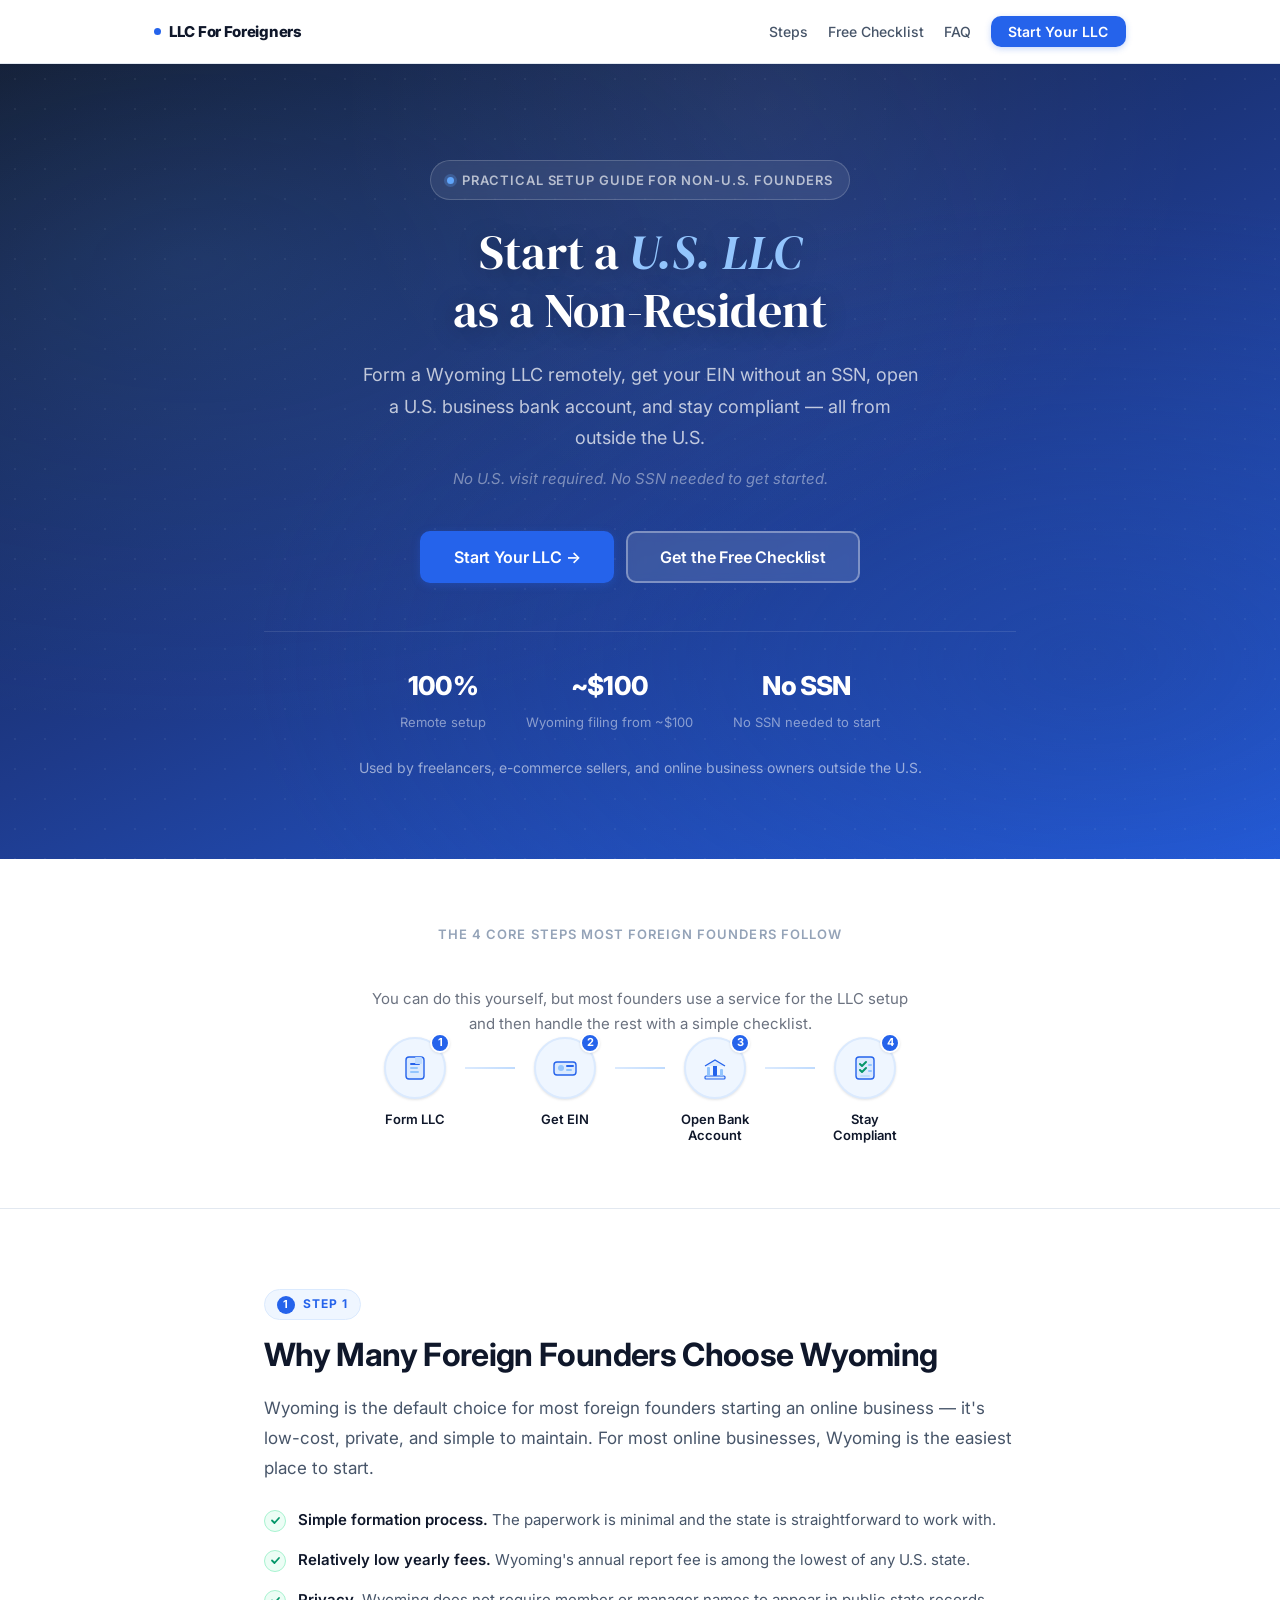
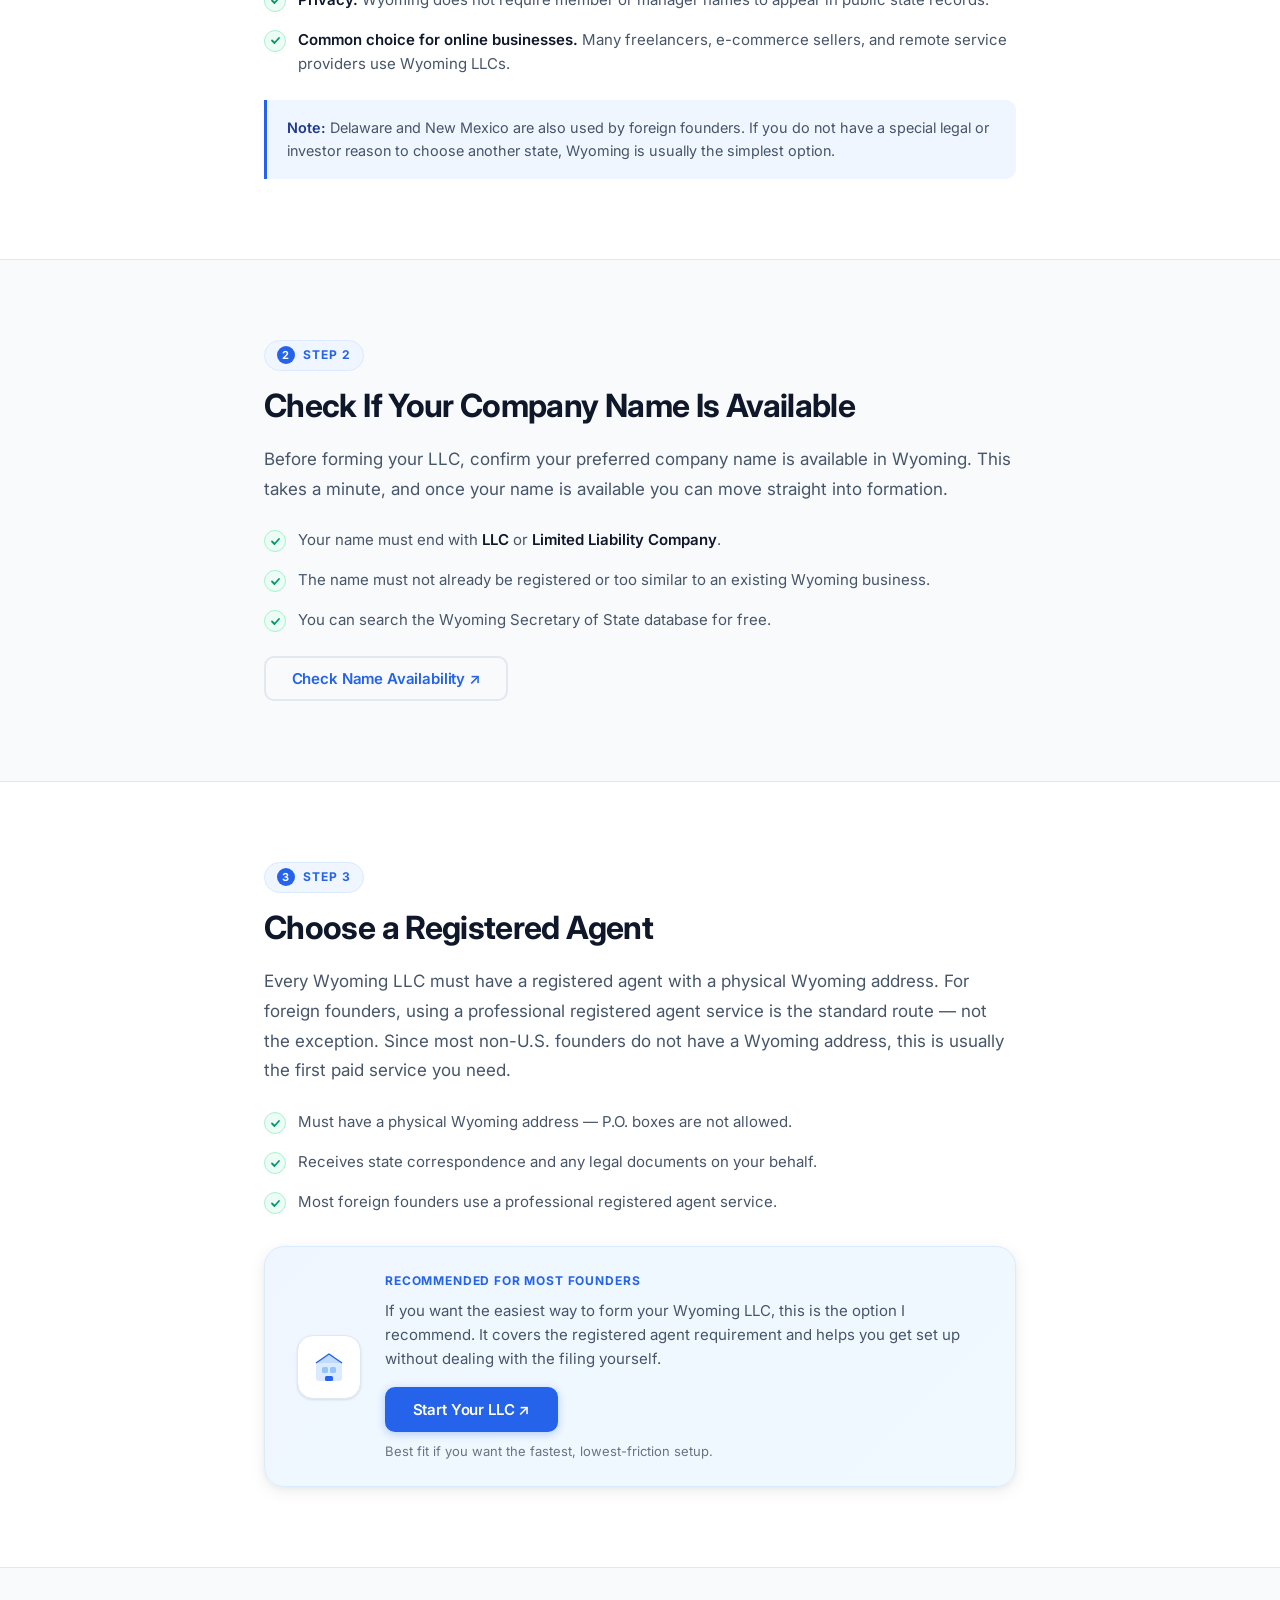
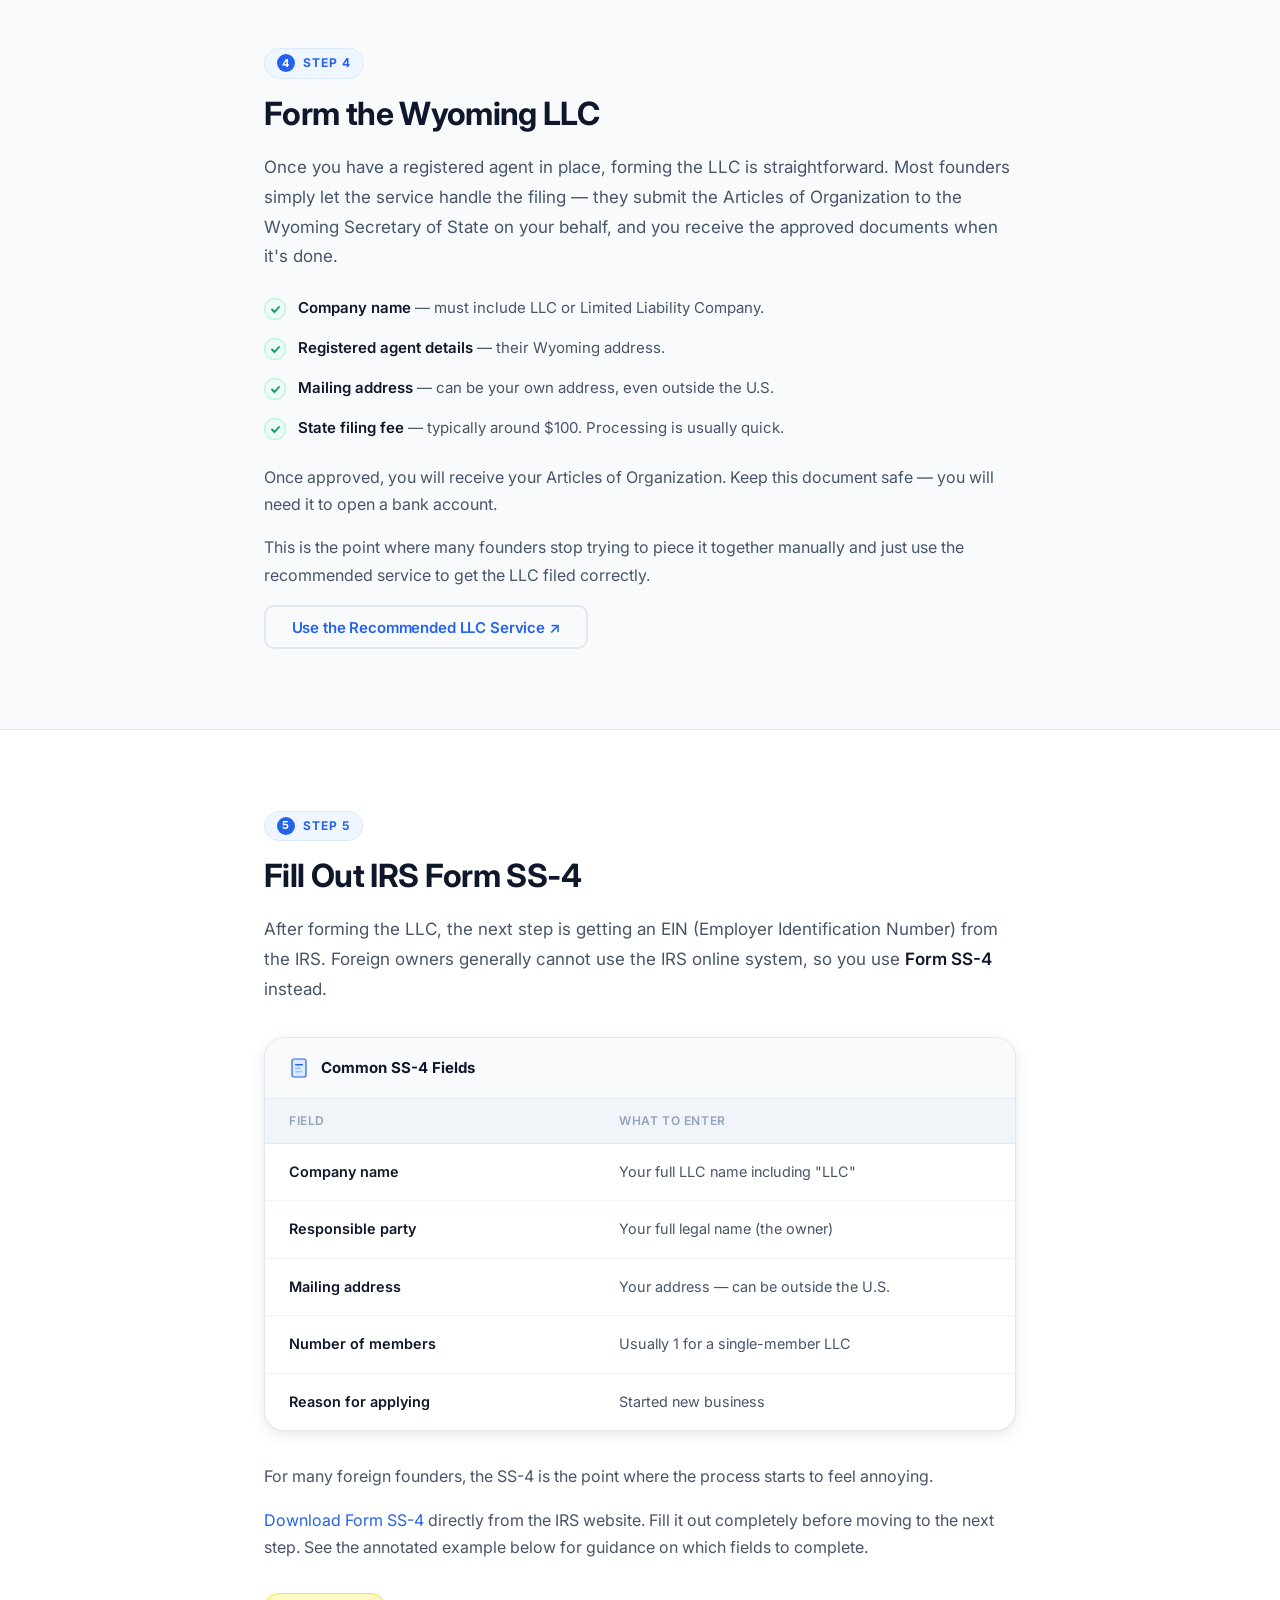
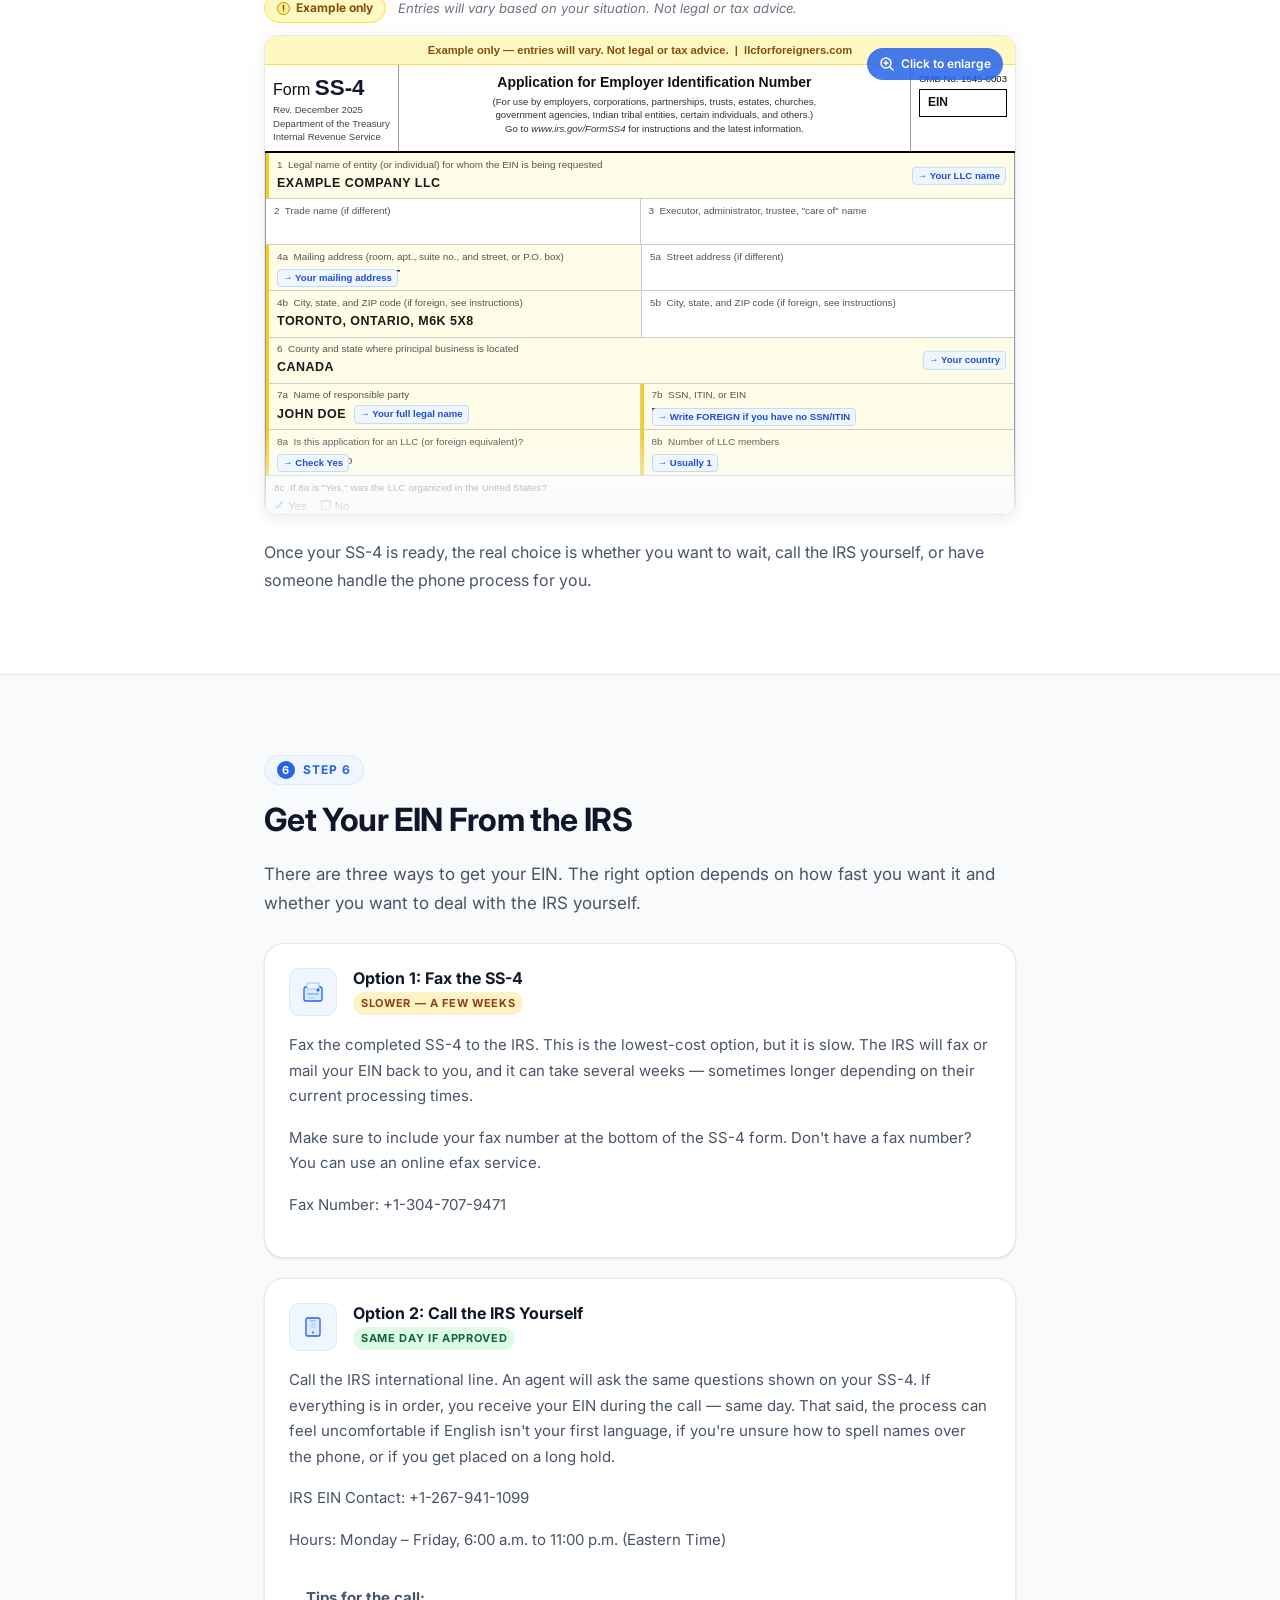
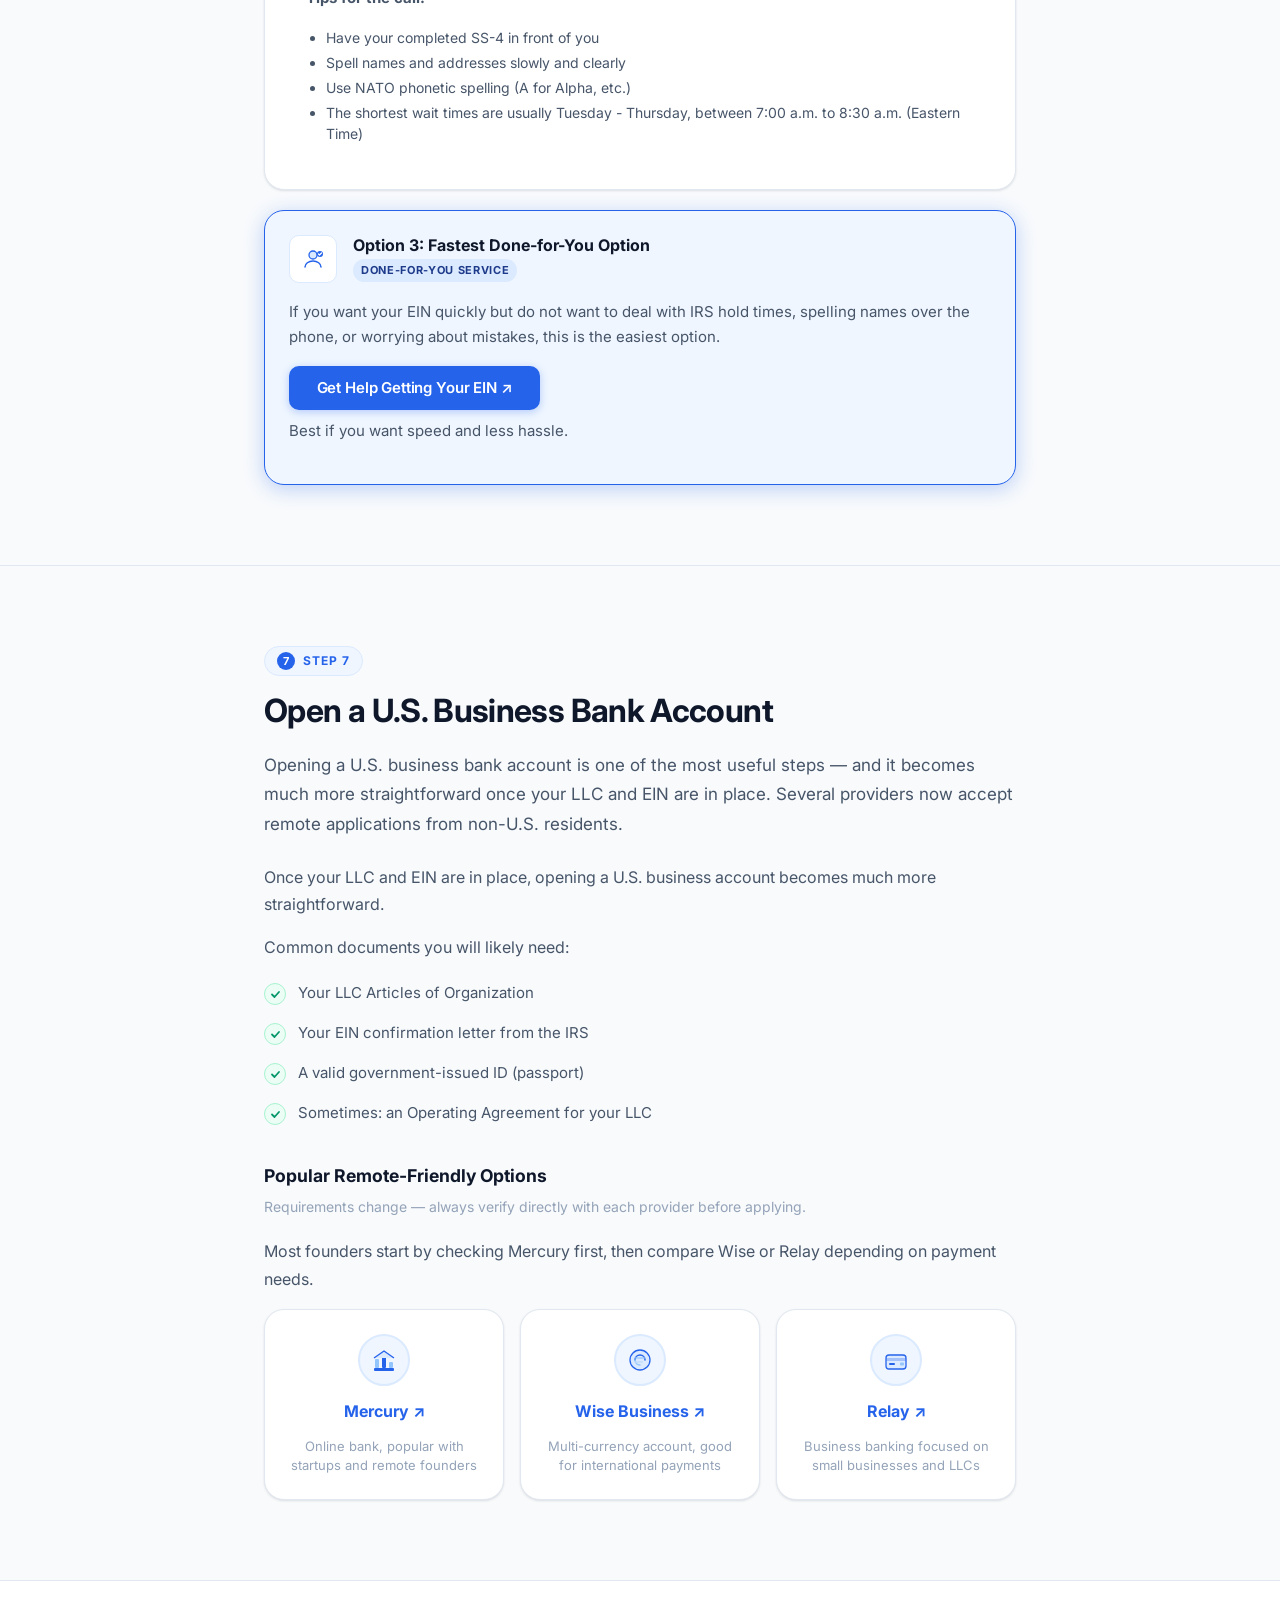
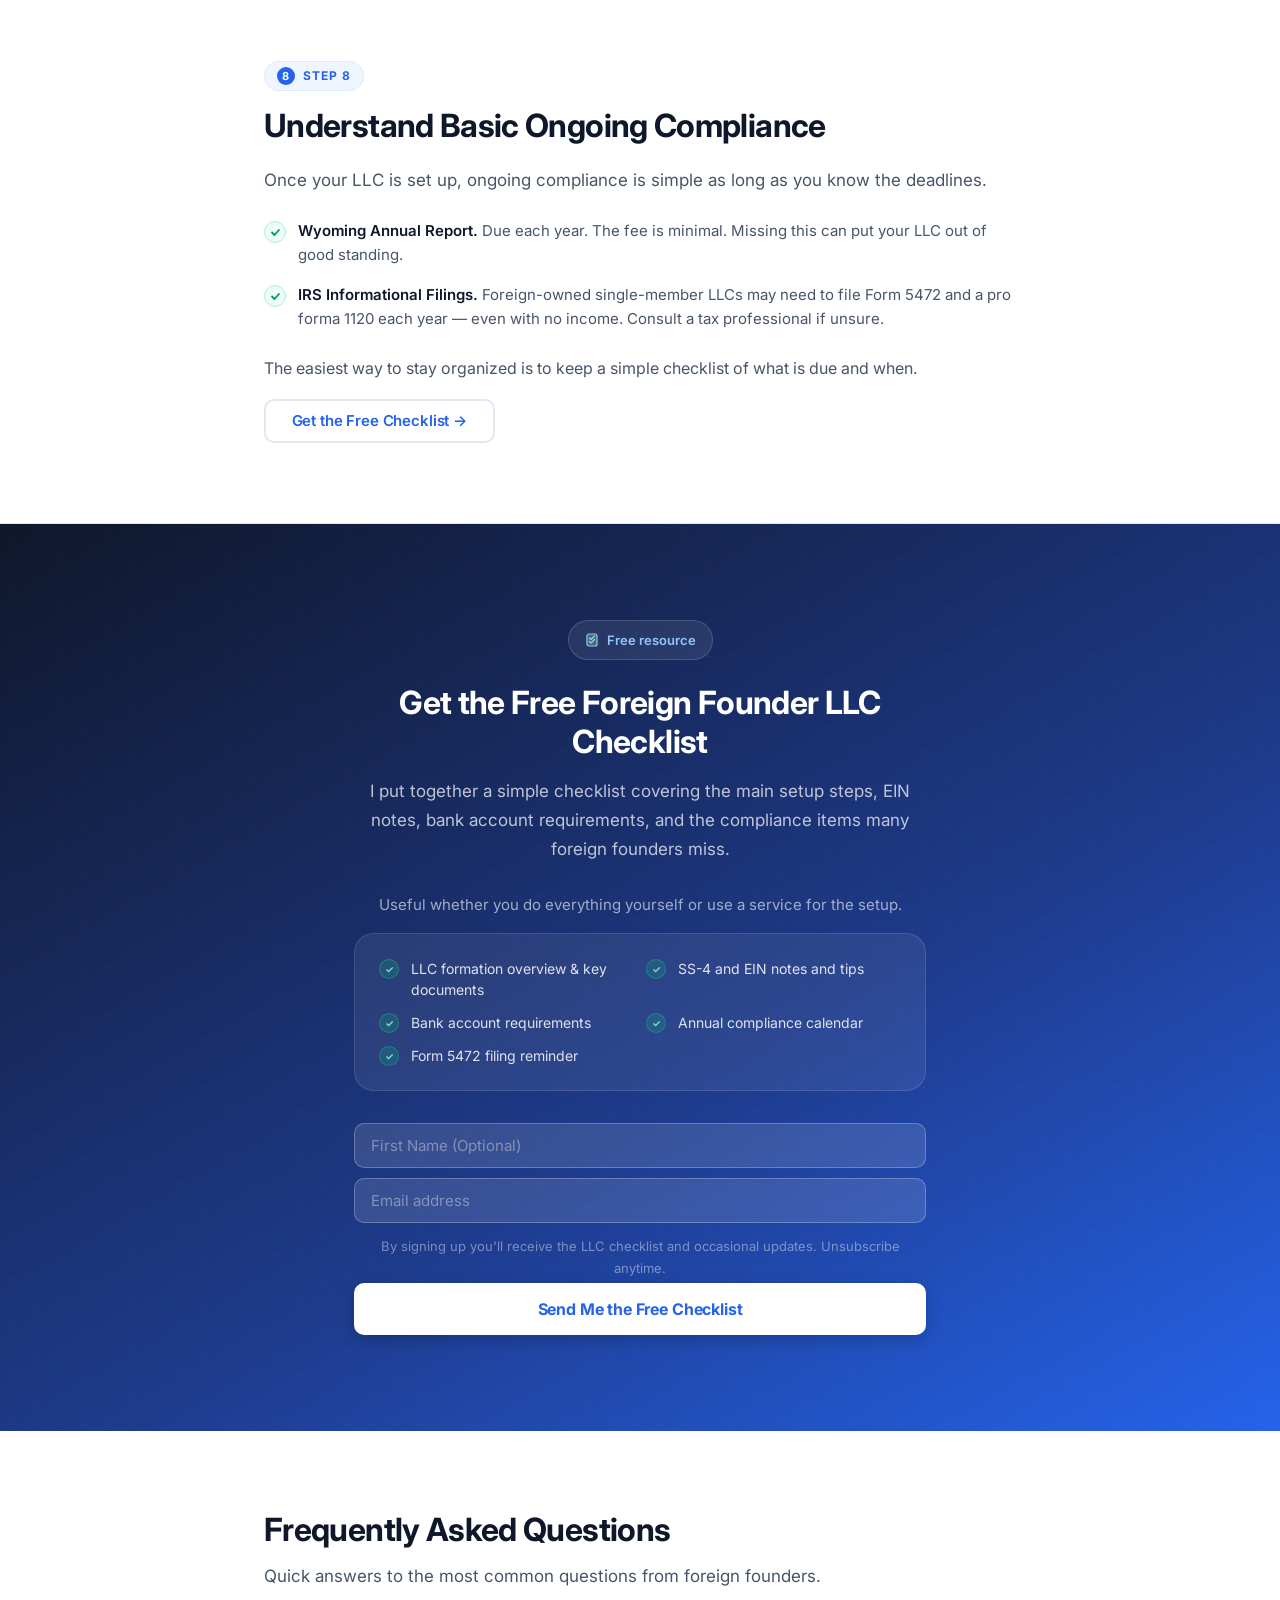
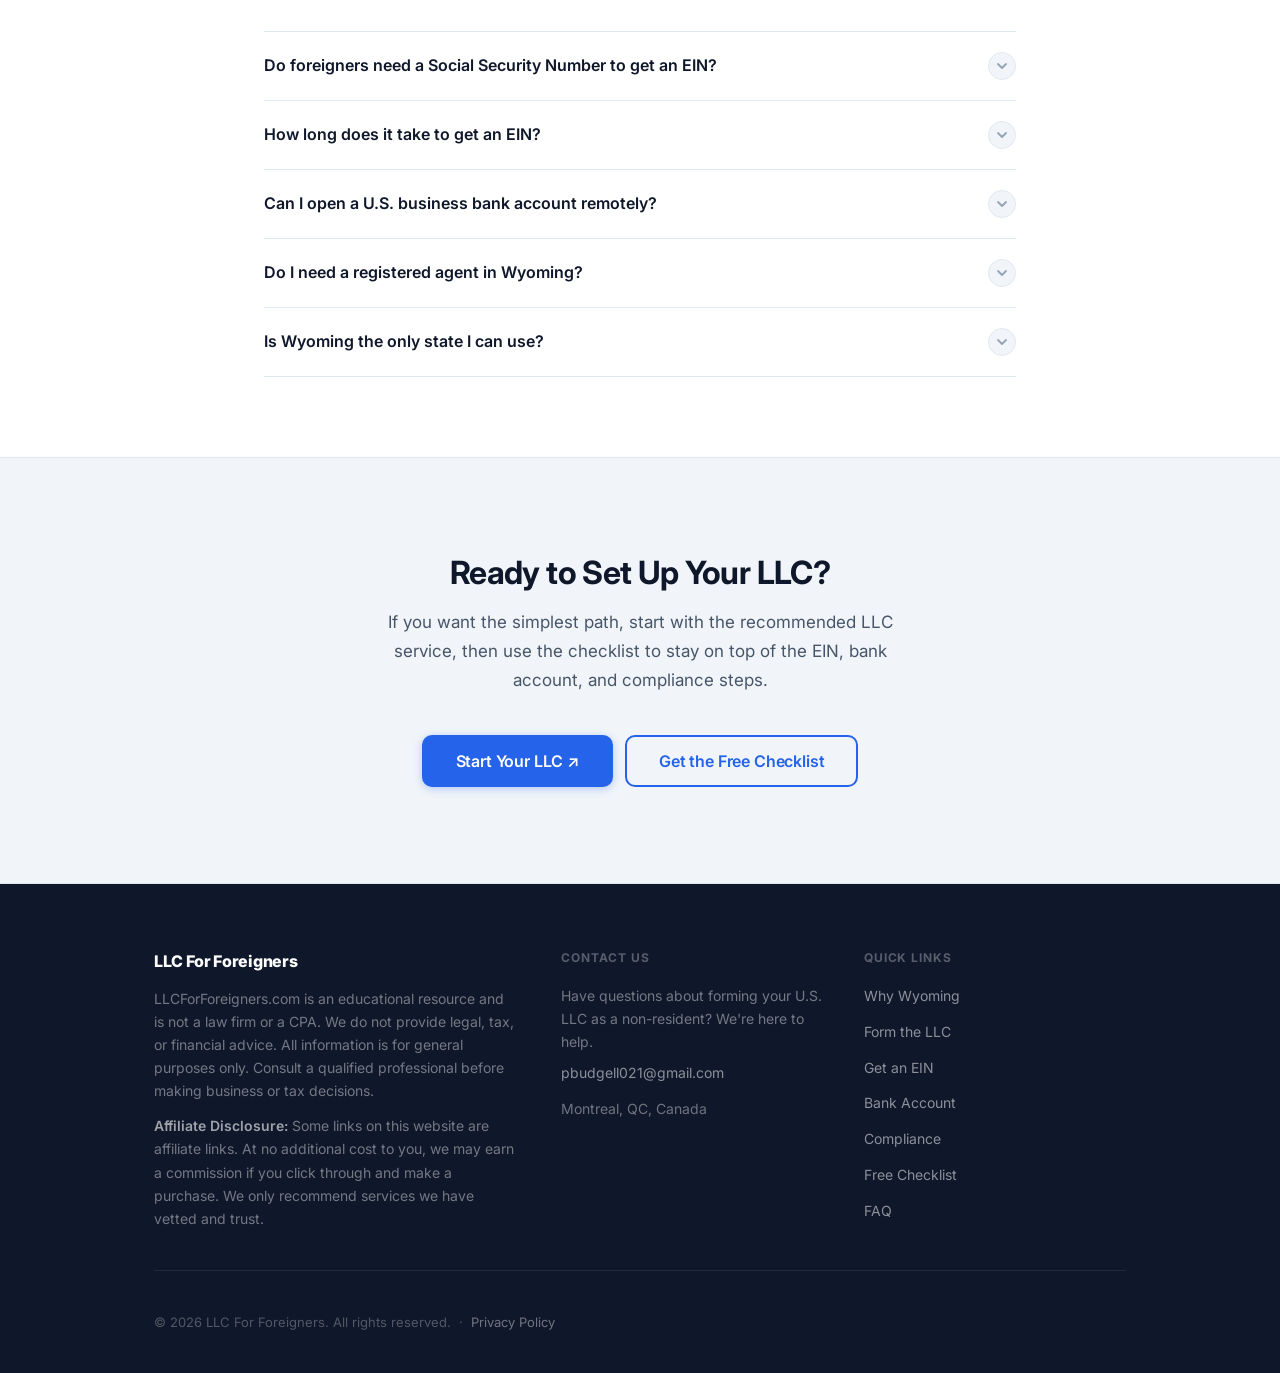
==== index.html @ f837e439 "Update index.html" ====
<!DOCTYPE html>
<html lang="en">
<head>
  <meta charset="UTF-8" />
  <meta name="viewport" content="width=device-width, initial-scale=1.0" />
  <meta name="author" content="pbudgell021@gmail.com" />
  <meta name="contact" content="pbudgell021@gmail.com" />
  <meta name="description" content="Learn how to start a U.S. LLC as a non-resident, get an EIN, open a business bank account, and choose the best services to simplify setup." />
  <title>LLC For Foreigners — Start a U.S. LLC as a Non-Resident</title>
  <!-- Inter + DM Serif Display from Google Fonts -->
  <link rel="preconnect" href="https://fonts.googleapis.com">
  <link rel="preconnect" href="https://fonts.gstatic.com" crossorigin>
  <link href="https://fonts.googleapis.com/css2?family=DM+Serif+Display:ital@0;1&family=Inter:wght@400;500;600;700;800&display=swap" rel="stylesheet">
  <link rel="stylesheet" href="styles.css" />
  <link href="https://fonts.googleapis.com/css2?family=Caveat:wght@500;600&display=swap" rel="stylesheet">
  <style>
    /* ===== SS-4 EXAMPLE ===== */
    .ss4-example-wrap { margin-top: 2rem; }
    .ss4-example-header { display:flex; align-items:center; gap:0.75rem; margin-bottom:0.75rem; flex-wrap:wrap; }
    .ss4-example-badge { display:inline-flex; align-items:center; gap:0.35rem; background:#FEF9C3; border:1px solid #FDE047; border-radius:999px; padding:0.25rem 0.75rem; font-size:0.75rem; font-weight:700; color:#854D0E; }
    .ss4-example-disclaimer { font-size:0.8125rem; color:#6B7280; font-style:italic; }

    .ss4-example-img-wrap { position:relative; cursor:zoom-in; border:1px solid #E2E8F0; border-radius:12px; overflow:hidden; box-shadow:0 4px 16px rgba(15,23,42,0.08); max-height:480px; transition:box-shadow 0.2s ease; }
    .ss4-example-img-wrap:hover { box-shadow:0 8px 28px rgba(37,99,235,0.15); }
    .ss4-example-img-wrap::after { content:''; position:absolute; bottom:0; left:0; right:0; height:80px; background:linear-gradient(to bottom,transparent,rgba(248,250,252,0.95)); pointer-events:none; }

    .ss4-enlarge-hint { position:absolute; top:12px; right:12px; z-index:10; background:rgba(37,99,235,0.85); color:#fff; padding:0.35rem 0.75rem; border-radius:999px; font-size:0.75rem; font-weight:600; display:flex; align-items:center; gap:0.4rem; pointer-events:none; }

    .ss4-form-render { font-family:Arial,sans-serif; font-size:0.72rem; background:#fff; position:relative; line-height:1.3; color:#111; }
    .ss4-disclaimer-bar { background:#FEF9C3; border-bottom:1px solid #FDE047; padding:0.4rem 1rem; font-size:0.7rem; font-weight:600; color:#854D0E; text-align:center; }

    .ss4-form-header { display:flex; border-bottom:2px solid #000; }
    .ss4-form-header-left { padding:0.5rem; border-right:1px solid #999; min-width:90px; }
    .ss4-form-num { font-size:1rem; }
    .ss4-form-num strong { font-size:1.4rem; }
    .ss4-form-rev,.ss4-form-dept { font-size:0.6rem; color:#444; margin-top:2px; }
    .ss4-form-header-center { flex:1; padding:0.5rem; text-align:center; border-right:1px solid #999; }
    .ss4-form-title { font-weight:700; font-size:0.875rem; margin-bottom:4px; }
    .ss4-form-subtitle { font-size:0.6rem; color:#333; line-height:1.4; }
    .ss4-form-header-right { padding:0.5rem; min-width:80px; }
    .ss4-omb { font-size:0.6rem; margin-bottom:4px; }
    .ss4-ein-box { border:1px solid #000; padding:0.3rem 0.5rem; font-weight:700; font-size:0.75rem; min-height:28px; }

    .ss4-fields { border:1px solid #999; border-top:none; }
    .ss4-field { border-bottom:1px solid #ccc; padding:0.35rem 0.5rem; position:relative; background:#fff; }
    .ss4-field--highlight { background:#FFFDE7; border-left:3px solid #FACC15; }
    .ss4-field--full { display:block; }
    .ss4-field-row { display:flex; }
    .ss4-field-row .ss4-field { border-right:1px solid #ccc; flex:1; }
    .ss4-field-row .ss4-field:last-child { border-right:none; }
    .ss4-field--half { flex:1; }
    .ss4-field--two-thirds { flex:2; }
    .ss4-field--third { flex:1; }

    .ss4-field-label { font-size:0.62rem; color:#555; margin-bottom:3px; }
    .ss4-field-value { min-height:18px; font-size:0.72rem; }
    .ss4-handprint { font-weight:700; color:#1a1a1a; letter-spacing:0.04em; font-size:0.78rem; }
    .ss4-handwriting { font-family:'Caveat',cursive; font-size:1.05rem; font-weight:600; color:#1a1a1a; }
    .ss4-checkbox { font-size:0.8rem; }
    .ss4-checkbox--checked { color:#1D4ED8; font-weight:700; }

    .ss4-arrow-label { position:absolute; font-size:0.6rem; font-weight:700; color:#1D4ED8; background:#EFF6FF; border:1px solid #BFDBFE; border-radius:4px; padding:2px 5px; white-space:nowrap; z-index:5; }
    .ss4-arrow-label::before { content:'→ '; }
    .ss4-arrow-label--right { right:0.5rem; top:50%; transform:translateY(-50%); }
    .ss4-arrow-label--below { bottom:3px; left:0.5rem; }

    .ss4-field--signature { padding-bottom:1rem; }
    .ss4-sig-row { display:flex; gap:1.5rem; flex-wrap:wrap; margin-top:4px; }
    .ss4-sig-block { flex:1; min-width:120px; }

    .ss4-watermark { position:absolute; bottom:8px; right:10px; font-size:0.65rem; font-weight:700; color:rgba(37,99,235,0.3); letter-spacing:0.05em; pointer-events:none; z-index:10; }
    .ss4-example-caption { font-size:0.8125rem; color:#6B7280; margin-top:0.75rem; text-align:center; }

    /* ===== LIGHTBOX ===== */
    .ss4-lightbox { position:fixed; inset:0; z-index:1000; display:flex; align-items:center; justify-content:center; }
    .ss4-lightbox[hidden] { display:none; }
    .ss4-lightbox-backdrop { position:absolute; inset:0; background:rgba(15,23,42,0.78); backdrop-filter:blur(4px); cursor:zoom-out; }
    .ss4-lightbox-inner { position:relative; z-index:1; width:92vw; max-width:860px; max-height:90vh; overflow-y:auto; border-radius:12px; box-shadow:0 24px 64px rgba(0,0,0,0.4); background:#fff; }
    .ss4-lightbox-close { position:sticky; top:8px; float:right; z-index:10; background:#1F2937; color:#fff; border:none; width:32px; height:32px; border-radius:50%; font-size:0.875rem; cursor:pointer; margin:0.5rem; display:flex; align-items:center; justify-content:center; }
    .ss4-lightbox-close:hover { background:#2563EB; }
    .ss4-lightbox-content { padding:0 1rem 1.5rem; }
    .ss4-lightbox-content .ss4-example-img-wrap { max-height:none; overflow-y:visible; cursor:default; }
    .ss4-lightbox-content .ss4-example-img-wrap::after { display:none; }
    .ss4-lightbox-content .ss4-enlarge-hint { display:none; }

    /* ===== NEW CONVERSION ELEMENTS ===== */
    .hero-trust-line { font-size: 0.875rem; color: rgba(255,255,255,0.55); margin-top: 1.25rem; text-align: center; }
    .roadmap-sub { font-size: 0.9375rem; color: #6B7280; text-align: center; margin-top: 0.5rem; margin-bottom: 0; max-width: 560px; margin-left: auto; margin-right: auto; }
    .affiliate-sub-note { font-size: 0.8125rem; color: #6B7280; margin-top: 0.5rem; margin-bottom: 0; }
    .checklist-reassurance { font-size: 0.9375rem; color: rgba(255,255,255,0.6); margin-top: -0.25rem; margin-bottom: 1rem; }
  </style>
</head>
<body>

<!-- ============================================================
     NAVIGATION
============================================================ -->
<nav class="site-nav" id="site-nav" aria-label="Main navigation">
  <div class="nav-inner">
    <a href="#hero" class="nav-brand">
      <span class="nav-dot"></span>
      LLC For Foreigners
    </a>
    <button class="nav-toggle" id="nav-toggle" aria-label="Toggle navigation" aria-expanded="false">
      <svg width="20" height="20" viewBox="0 0 20 20" fill="none" aria-hidden="true">
        <rect y="3"  width="20" height="2" rx="1" fill="currentColor"/>
        <rect y="9"  width="20" height="2" rx="1" fill="currentColor"/>
        <rect y="15" width="20" height="2" rx="1" fill="currentColor"/>
      </svg>
    </button>
    <ul class="nav-links" id="nav-links">
      <li><a href="#steps">Steps</a></li>
      <li><a href="#checklist">Free Checklist</a></li>
      <li><a href="#faq">FAQ</a></li>
      <li><a href="#registered-agent" class="nav-cta">Start Your LLC</a></li>
    </ul>
  </div>
</nav>

<main>

<!-- ============================================================
     HERO
============================================================ -->
<section class="hero" id="hero" aria-labelledby="hero-heading">
  <div class="hero-inner">

    <div class="hero-eyebrow">
      <span class="eyebrow-pulse" aria-hidden="true"></span>
      Practical setup guide for non-U.S. founders
    </div>

    <h1 id="hero-heading">
      Start a <em>U.S. LLC</em><br>as a Non-Resident
    </h1>

    <p class="hero-sub">
      Form a Wyoming LLC remotely, get your EIN without an SSN,
      open a U.S. business bank account, and stay compliant — all from outside the U.S.
    </p>
    <p class="hero-tagline">No U.S. visit required. No SSN needed to get started.</p>

    <div class="hero-actions">
      <a href="#registered-agent" class="btn btn-primary btn-lg">Start Your LLC →</a>
      <a href="#checklist" class="btn btn-ghost btn-lg">Get the Free Checklist</a>
    </div>

    <!-- Trust stats -->
    <div class="hero-stats">
      <div class="hero-stat">
        <span class="hero-stat-num">100%</span>
        <span class="hero-stat-label">Remote setup</span>
      </div>
      <div class="hero-stat">
        <span class="hero-stat-num">~$100</span>
        <span class="hero-stat-label">Wyoming filing from ~$100</span>
      </div>
      <div class="hero-stat">
        <span class="hero-stat-num">No SSN</span>
        <span class="hero-stat-label">No SSN needed to start</span>
      </div>
    </div>
    <p class="hero-trust-line">Used by freelancers, e-commerce sellers, and online business owners outside the U.S.</p>

  </div>
</section>

<!-- ============================================================
     ROADMAP
============================================================ -->
<section class="roadmap" id="steps" aria-labelledby="roadmap-heading">
  <div class="container--wide">
    <p class="roadmap-label" id="roadmap-heading">The 4 core steps most foreign founders follow</p>
    <p class="roadmap-sub">You can do this yourself, but most founders use a service for the LLC setup and then handle the rest with a simple checklist.</p>
    <div class="roadmap-track">

      <div class="roadmap-step">
        <div class="roadmap-bubble">
          <span class="roadmap-num" aria-hidden="true">1</span>
          <!-- Document icon -->
          <svg width="26" height="26" viewBox="0 0 26 26" fill="none" aria-hidden="true">
            <rect x="4" y="2" width="18" height="22" rx="3" fill="#DBEAFE" stroke="#2563EB" stroke-width="1.4"/>
            <rect x="8" y="8"  width="10" height="2" rx="1" fill="#2563EB"/>
            <rect x="8" y="12" width="8"  height="2" rx="1" fill="#93C5FD"/>
            <rect x="8" y="16" width="9"  height="2" rx="1" fill="#93C5FD"/>
            <rect x="13" y="2" width="7"  height="7" rx="1" fill="#BFDBFE"/>
          </svg>
        </div>
        <span class="roadmap-step-name">Form LLC</span>
      </div>

      <div class="roadmap-line" aria-hidden="true"></div>

      <div class="roadmap-step">
        <div class="roadmap-bubble">
          <span class="roadmap-num" aria-hidden="true">2</span>
          <!-- ID / EIN card icon -->
          <svg width="26" height="26" viewBox="0 0 26 26" fill="none" aria-hidden="true">
            <rect x="2" y="7" width="22" height="13" rx="3" fill="#DBEAFE" stroke="#2563EB" stroke-width="1.4"/>
            <circle cx="9"  cy="13" r="3"  fill="#93C5FD"/>
            <rect x="14" y="10" width="8" height="2" rx="1" fill="#2563EB"/>
            <rect x="14" y="14" width="6" height="2" rx="1" fill="#93C5FD"/>
          </svg>
        </div>
        <span class="roadmap-step-name">Get EIN</span>
      </div>

      <div class="roadmap-line" aria-hidden="true"></div>

      <div class="roadmap-step">
        <div class="roadmap-bubble">
          <span class="roadmap-num" aria-hidden="true">3</span>
          <!-- Bank icon -->
          <svg width="26" height="26" viewBox="0 0 26 26" fill="none" aria-hidden="true">
            <rect x="3"  y="21" width="20" height="3" rx="1" fill="#DBEAFE" stroke="#2563EB" stroke-width="1.2"/>
            <rect x="5"  y="12" width="3"  height="9" rx="1" fill="#93C5FD"/>
            <rect x="11" y="10" width="4"  height="11" rx="1" fill="#2563EB"/>
            <rect x="18" y="14" width="3"  height="7" rx="1" fill="#93C5FD"/>
            <path d="M3 11L13 5L23 11" fill="#DBEAFE" stroke="#2563EB" stroke-width="1.4" stroke-linejoin="round"/>
          </svg>
        </div>
        <span class="roadmap-step-name">Open Bank Account</span>
      </div>

      <div class="roadmap-line" aria-hidden="true"></div>

      <div class="roadmap-step">
        <div class="roadmap-bubble">
          <span class="roadmap-num" aria-hidden="true">4</span>
          <!-- Checklist icon -->
          <svg width="26" height="26" viewBox="0 0 26 26" fill="none" aria-hidden="true">
            <rect x="4" y="2" width="18" height="22" rx="3" fill="#DBEAFE" stroke="#2563EB" stroke-width="1.4"/>
            <path d="M8 9L10 11L14 7"  stroke="#059669" stroke-width="2" stroke-linecap="round" stroke-linejoin="round"/>
            <rect x="16" y="9"  width="4" height="2" rx="1" fill="#93C5FD"/>
            <path d="M8 15L10 17L14 13" stroke="#059669" stroke-width="2" stroke-linecap="round" stroke-linejoin="round"/>
            <rect x="16" y="15" width="4" height="2" rx="1" fill="#93C5FD"/>
            <rect x="8"  y="20" width="10" height="2" rx="1" fill="#BFDBFE"/>
          </svg>
        </div>
        <span class="roadmap-step-name">Stay Compliant</span>
      </div>

    </div>
  </div>
</section>

<!-- ============================================================
     STEP 1 — WHY WYOMING
============================================================ -->
<section class="guide-section" id="why-wyoming" aria-labelledby="step1-heading">
  <div class="container">
    <div class="step-pill">
      <span class="step-num-badge" aria-hidden="true">1</span>
      Step 1
    </div>
    <h2 id="step1-heading">Why Many Foreign Founders Choose Wyoming</h2>
    <p class="section-lead">
      Wyoming is the default choice for most foreign founders starting an online business — it's low-cost, private, and simple to maintain. For most online businesses, Wyoming is the easiest place to start.
    </p>
    <ul class="feature-list">
      <li>
        <span class="check-badge" aria-hidden="true">
          <svg width="11" height="11" viewBox="0 0 11 11" fill="none"><path d="M2 5.5L4.5 8L9 3" stroke="#059669" stroke-width="1.8" stroke-linecap="round" stroke-linejoin="round"/></svg>
        </span>
        <span class="text"><strong>Simple formation process.</strong> The paperwork is minimal and the state is straightforward to work with.</span>
      </li>
      <li>
        <span class="check-badge" aria-hidden="true">
          <svg width="11" height="11" viewBox="0 0 11 11" fill="none"><path d="M2 5.5L4.5 8L9 3" stroke="#059669" stroke-width="1.8" stroke-linecap="round" stroke-linejoin="round"/></svg>
        </span>
        <span class="text"><strong>Relatively low yearly fees.</strong> Wyoming's annual report fee is among the lowest of any U.S. state.</span>
      </li>
      <li>
        <span class="check-badge" aria-hidden="true">
          <svg width="11" height="11" viewBox="0 0 11 11" fill="none"><path d="M2 5.5L4.5 8L9 3" stroke="#059669" stroke-width="1.8" stroke-linecap="round" stroke-linejoin="round"/></svg>
        </span>
        <span class="text"><strong>Privacy.</strong> Wyoming does not require member or manager names to appear in public state records.</span>
      </li>
      <li>
        <span class="check-badge" aria-hidden="true">
          <svg width="11" height="11" viewBox="0 0 11 11" fill="none"><path d="M2 5.5L4.5 8L9 3" stroke="#059669" stroke-width="1.8" stroke-linecap="round" stroke-linejoin="round"/></svg>
        </span>
        <span class="text"><strong>Common choice for online businesses.</strong> Many freelancers, e-commerce sellers, and remote service providers use Wyoming LLCs.</span>
      </li>
    </ul>
    <div class="info-note">
      <strong>Note:</strong> Delaware and New Mexico are also used by foreign founders. If you do not have a special legal or investor reason to choose another state, Wyoming is usually the simplest option.
    </div>
  </div>
</section>

<!-- ============================================================
     STEP 2 — NAME SEARCH
============================================================ -->
<section class="guide-section alt" id="name-search" aria-labelledby="step2-heading">
  <div class="container">
    <div class="step-pill">
      <span class="step-num-badge" aria-hidden="true">2</span>
      Step 2
    </div>
    <h2 id="step2-heading">Check If Your Company Name Is Available</h2>
    <p class="section-lead">
      Before forming your LLC, confirm your preferred company name is available in Wyoming.
      This takes a minute, and once your name is available you can move straight into formation.
    </p>
    <ul class="feature-list">
      <li>
        <span class="check-badge" aria-hidden="true">
          <svg width="11" height="11" viewBox="0 0 11 11" fill="none"><path d="M2 5.5L4.5 8L9 3" stroke="#059669" stroke-width="1.8" stroke-linecap="round" stroke-linejoin="round"/></svg>
        </span>
        <span class="text">Your name must end with <strong>LLC</strong> or <strong>Limited Liability Company</strong>.</span>
      </li>
      <li>
        <span class="check-badge" aria-hidden="true">
          <svg width="11" height="11" viewBox="0 0 11 11" fill="none"><path d="M2 5.5L4.5 8L9 3" stroke="#059669" stroke-width="1.8" stroke-linecap="round" stroke-linejoin="round"/></svg>
        </span>
        <span class="text">The name must not already be registered or too similar to an existing Wyoming business.</span>
      </li>
      <li>
        <span class="check-badge" aria-hidden="true">
          <svg width="11" height="11" viewBox="0 0 11 11" fill="none"><path d="M2 5.5L4.5 8L9 3" stroke="#059669" stroke-width="1.8" stroke-linecap="round" stroke-linejoin="round"/></svg>
        </span>
        <span class="text">You can search the Wyoming Secretary of State database for free.</span>
      </li>
    </ul>
    <!-- REPLACE: update this URL to the actual Wyoming SOS name search tool -->
    <a href="https://wyobiz.wyo.gov/business/filingsearch.aspx" class="btn btn-outline" target="_blank" rel="noopener noreferrer">
      Check Name Availability ↗
    </a>
  </div>
</section>

<!-- ============================================================
     STEP 3 — REGISTERED AGENT
============================================================ -->
<section class="guide-section" id="registered-agent" aria-labelledby="step3-heading">
  <div class="container">
    <div class="step-pill">
      <span class="step-num-badge" aria-hidden="true">3</span>
      Step 3
    </div>
    <h2 id="step3-heading">Choose a Registered Agent</h2>
    <p class="section-lead">
      Every Wyoming LLC must have a registered agent with a physical Wyoming address. For foreign founders, using a professional registered agent service is the standard route — not the exception. Since most non-U.S. founders do not have a Wyoming address, this is usually the first paid service you need.
    </p>
    <ul class="feature-list">
      <li>
        <span class="check-badge" aria-hidden="true">
          <svg width="11" height="11" viewBox="0 0 11 11" fill="none"><path d="M2 5.5L4.5 8L9 3" stroke="#059669" stroke-width="1.8" stroke-linecap="round" stroke-linejoin="round"/></svg>
        </span>
        <span class="text">Must have a physical Wyoming address — P.O. boxes are not allowed.</span>
      </li>
      <li>
        <span class="check-badge" aria-hidden="true">
          <svg width="11" height="11" viewBox="0 0 11 11" fill="none"><path d="M2 5.5L4.5 8L9 3" stroke="#059669" stroke-width="1.8" stroke-linecap="round" stroke-linejoin="round"/></svg>
        </span>
        <span class="text">Receives state correspondence and any legal documents on your behalf.</span>
      </li>
      <li>
        <span class="check-badge" aria-hidden="true">
          <svg width="11" height="11" viewBox="0 0 11 11" fill="none"><path d="M2 5.5L4.5 8L9 3" stroke="#059669" stroke-width="1.8" stroke-linecap="round" stroke-linejoin="round"/></svg>
        </span>
        <span class="text">Most foreign founders use a professional registered agent service.</span>
      </li>
    </ul>

    <!-- AFFILIATE LINK PLACEHOLDER: registered agent -->
    <!-- REPLACE: Update href to your actual affiliate link -->
    <div class="affiliate-card">
      <div class="affiliate-icon-wrap" aria-hidden="true">
        <svg width="34" height="34" viewBox="0 0 34 34" fill="none">
          <rect x="4" y="11" width="26" height="20" rx="3" fill="#DBEAFE"/>
          <rect x="10" y="17" width="6"  height="6" rx="1.5" fill="#93C5FD"/>
          <rect x="18" y="17" width="6"  height="6" rx="1.5" fill="#93C5FD"/>
          <rect x="13" y="26" width="8"  height="5" rx="1.5" fill="#2563EB"/>
          <path d="M4 13L17 4L30 13" fill="#BFDBFE" stroke="#2563EB" stroke-width="1.5" stroke-linejoin="round"/>
        </svg>
      </div>
      <div class="affiliate-content">
        <p class="affiliate-label">Recommended for most founders</p>
        <p class="affiliate-text">
          If you want the easiest way to form your Wyoming LLC, this is the option I recommend. It covers the registered agent requirement and helps you get set up without dealing with the filing yourself.
        </p>
        <a href="https://www.northwestregisteredagent.com/llc" class="btn btn-primary" target="_blank" rel="noopener noreferrer">
          Start Your LLC ↗
        </a>
        <p class="affiliate-sub-note">Best fit if you want the fastest, lowest-friction setup.</p>
      </div>
    </div>

  </div>
</section>

<!-- ============================================================
     STEP 4 — FORM THE LLC
============================================================ -->
<section class="guide-section alt" id="form-llc" aria-labelledby="step4-heading">
  <div class="container">
    <div class="step-pill">
      <span class="step-num-badge" aria-hidden="true">4</span>
      Step 4
    </div>
    <h2 id="step4-heading">Form the Wyoming LLC</h2>
    <p class="section-lead">
      Once you have a registered agent in place, forming the LLC is straightforward. Most founders simply let the service handle the filing — they submit the Articles of Organization to the Wyoming Secretary of State on your behalf, and you receive the approved documents when it's done.
    </p>
    <ul class="feature-list">
      <li>
        <span class="check-badge" aria-hidden="true">
          <svg width="11" height="11" viewBox="0 0 11 11" fill="none"><path d="M2 5.5L4.5 8L9 3" stroke="#059669" stroke-width="1.8" stroke-linecap="round" stroke-linejoin="round"/></svg>
        </span>
        <span class="text"><strong>Company name</strong> — must include LLC or Limited Liability Company.</span>
      </li>
      <li>
        <span class="check-badge" aria-hidden="true">
          <svg width="11" height="11" viewBox="0 0 11 11" fill="none"><path d="M2 5.5L4.5 8L9 3" stroke="#059669" stroke-width="1.8" stroke-linecap="round" stroke-linejoin="round"/></svg>
        </span>
        <span class="text"><strong>Registered agent details</strong> — their Wyoming address.</span>
      </li>
      <li>
        <span class="check-badge" aria-hidden="true">
          <svg width="11" height="11" viewBox="0 0 11 11" fill="none"><path d="M2 5.5L4.5 8L9 3" stroke="#059669" stroke-width="1.8" stroke-linecap="round" stroke-linejoin="round"/></svg>
        </span>
        <span class="text"><strong>Mailing address</strong> — can be your own address, even outside the U.S.</span>
      </li>
      <li>
        <span class="check-badge" aria-hidden="true">
          <svg width="11" height="11" viewBox="0 0 11 11" fill="none"><path d="M2 5.5L4.5 8L9 3" stroke="#059669" stroke-width="1.8" stroke-linecap="round" stroke-linejoin="round"/></svg>
        </span>
        <span class="text"><strong>State filing fee</strong> — typically around $100. Processing is usually quick.</span>
      </li>
    </ul>
    <p>Once approved, you will receive your Articles of Organization. Keep this document safe — you will need it to open a bank account.</p>
    <p>This is the point where many founders stop trying to piece it together manually and just use the recommended service to get the LLC filed correctly.</p>
    <a href="https://www.northwestregisteredagent.com/llc" class="btn btn-outline" target="_blank" rel="noopener noreferrer">
      Use the Recommended LLC Service ↗
    </a>
  </div>
</section>

<!-- ============================================================
     STEP 5 — FORM SS-4
============================================================ -->
<section class="guide-section" id="form-ss4" aria-labelledby="step5-heading">
  <div class="container">
    <div class="step-pill">
      <span class="step-num-badge" aria-hidden="true">5</span>
      Step 5
    </div>
    <h2 id="step5-heading">Fill Out IRS Form SS-4</h2>
    <p class="section-lead">
      After forming the LLC, the next step is getting an EIN (Employer Identification Number) from the IRS.
      Foreign owners generally cannot use the IRS online system, so you use <strong>Form SS-4</strong> instead.
    </p>

    <div class="info-card">
      <div class="info-card-head">
        <svg width="20" height="20" viewBox="0 0 20 20" fill="none" aria-hidden="true">
          <rect x="3" y="1" width="14" height="18" rx="2" fill="#DBEAFE" stroke="#2563EB" stroke-width="1.2"/>
          <rect x="6" y="6"  width="8"  height="1.5" rx="0.75" fill="#2563EB"/>
          <rect x="6" y="9.5" width="6"  height="1.5" rx="0.75" fill="#93C5FD"/>
          <rect x="6" y="13" width="7"  height="1.5" rx="0.75" fill="#93C5FD"/>
        </svg>
        <h3>Common SS-4 Fields</h3>
      </div>
      <table class="ss4-table" aria-label="Common SS-4 form fields">
        <thead>
          <tr>
            <th scope="col">Field</th>
            <th scope="col">What to enter</th>
          </tr>
        </thead>
        <tbody>
          <tr><td>Company name</td><td>Your full LLC name including "LLC"</td></tr>
          <tr><td>Responsible party</td><td>Your full legal name (the owner)</td></tr>
          <tr><td>Mailing address</td><td>Your address — can be outside the U.S.</td></tr>
          <tr><td>Number of members</td><td>Usually 1 for a single-member LLC</td></tr>
          <tr><td>Reason for applying</td><td>Started new business</td></tr>
        </tbody>
      </table>
    </div>

    <p>
      For many foreign founders, the SS-4 is the point where the process starts to feel annoying.
    </p>
    <p>
      <a href="https://www.irs.gov/pub/irs-pdf/fss4.pdf" target="_blank" rel="noopener noreferrer">Download Form SS-4</a>
      directly from the IRS website. Fill it out completely before moving to the next step.
      See the annotated example below for guidance on which fields to complete.
    </p>

    <!-- =============================================
         SS-4 ANNOTATED EXAMPLE
         Inline SVG — no external image needed.
         Click image opens lightbox for full-size view.
    ============================================= -->
    <div class="ss4-example-wrap">
      <div class="ss4-example-header">
        <span class="ss4-example-badge">
          <svg width="13" height="13" viewBox="0 0 13 13" fill="none" aria-hidden="true"><circle cx="6.5" cy="6.5" r="6" fill="#FEF08A" stroke="#CA8A04" stroke-width="1"/><path d="M6.5 3.5V7" stroke="#92400E" stroke-width="1.4" stroke-linecap="round"/><circle cx="6.5" cy="9" r="0.7" fill="#92400E"/></svg>
          Example only
        </span>
        <span class="ss4-example-disclaimer">Entries will vary based on your situation. Not legal or tax advice.</span>
      </div>

      <div class="ss4-example-img-wrap" id="ss4-example" role="button" tabindex="0" aria-label="Click to enlarge SS-4 example" title="Click to enlarge">
        <div class="ss4-enlarge-hint" aria-hidden="true">
          <svg width="16" height="16" viewBox="0 0 16 16" fill="none"><circle cx="7" cy="7" r="5" stroke="white" stroke-width="1.5"/><path d="M11 11L14 14" stroke="white" stroke-width="1.5" stroke-linecap="round"/><path d="M5 7H9M7 5V9" stroke="white" stroke-width="1.4" stroke-linecap="round"/></svg>
          Click to enlarge
        </div>

        <!-- THE ANNOTATED FORM — built with HTML/CSS, no image file required -->
        <div class="ss4-form-render">

          <!-- Disclaimer banner at top -->
          <div class="ss4-disclaimer-bar">
            Example only — entries will vary. Not legal or tax advice. &nbsp;|&nbsp; llcforforeigners.com
          </div>

          <!-- Form header -->
          <div class="ss4-form-header">
            <div class="ss4-form-header-left">
              <div class="ss4-form-num">Form <strong>SS-4</strong></div>
              <div class="ss4-form-rev">Rev. December 2025</div>
              <div class="ss4-form-dept">Department of the Treasury<br>Internal Revenue Service</div>
            </div>
            <div class="ss4-form-header-center">
              <div class="ss4-form-title">Application for Employer Identification Number</div>
              <div class="ss4-form-subtitle">(For use by employers, corporations, partnerships, trusts, estates, churches,<br>government agencies, Indian tribal entities, certain individuals, and others.)</div>
              <div class="ss4-form-subtitle">Go to <em>www.irs.gov/FormSS4</em> for instructions and the latest information.</div>
            </div>
            <div class="ss4-form-header-right">
              <div class="ss4-omb">OMB No. 1545-0003</div>
              <div class="ss4-ein-box"><span>EIN</span></div>
            </div>
          </div>

          <!-- Field rows -->
          <div class="ss4-fields">

            <!-- Line 1 — Company name — HIGHLIGHTED -->
            <div class="ss4-field ss4-field--highlight ss4-field--full">
              <div class="ss4-field-label">1 &nbsp;Legal name of entity (or individual) for whom the EIN is being requested</div>
              <div class="ss4-field-value ss4-handprint">EXAMPLE COMPANY LLC</div>
              <div class="ss4-arrow-label ss4-arrow-label--right">Your LLC name</div>
            </div>

            <!-- Line 2 & 3 -->
            <div class="ss4-field-row">
              <div class="ss4-field ss4-field--half">
                <div class="ss4-field-label">2 &nbsp;Trade name (if different)</div>
                <div class="ss4-field-value">&nbsp;</div>
              </div>
              <div class="ss4-field ss4-field--half">
                <div class="ss4-field-label">3 &nbsp;Executor, administrator, trustee, "care of" name</div>
                <div class="ss4-field-value">&nbsp;</div>
              </div>
            </div>

            <!-- Line 4a — Mailing address — HIGHLIGHTED -->
            <div class="ss4-field-row">
              <div class="ss4-field ss4-field--highlight ss4-field--half">
                <div class="ss4-field-label">4a &nbsp;Mailing address (room, apt., suite no., and street, or P.O. box)</div>
                <div class="ss4-field-value ss4-handprint">123 SMITH STREET</div>
                <div class="ss4-arrow-label ss4-arrow-label--below">Your mailing address</div>
              </div>
              <div class="ss4-field ss4-field--half">
                <div class="ss4-field-label">5a &nbsp;Street address (if different)</div>
                <div class="ss4-field-value">&nbsp;</div>
              </div>
            </div>

            <!-- Line 4b — City/State/ZIP — HIGHLIGHTED -->
            <div class="ss4-field-row">
              <div class="ss4-field ss4-field--highlight ss4-field--half">
                <div class="ss4-field-label">4b &nbsp;City, state, and ZIP code (if foreign, see instructions)</div>
                <div class="ss4-field-value ss4-handprint">TORONTO, ONTARIO, M6K 5X8</div>
              </div>
              <div class="ss4-field ss4-field--half">
                <div class="ss4-field-label">5b &nbsp;City, state, and ZIP code (if foreign, see instructions)</div>
                <div class="ss4-field-value">&nbsp;</div>
              </div>
            </div>

            <!-- Line 6 — Country — HIGHLIGHTED -->
            <div class="ss4-field ss4-field--highlight ss4-field--full">
              <div class="ss4-field-label">6 &nbsp;County and state where principal business is located</div>
              <div class="ss4-field-value ss4-handprint">CANADA</div>
              <div class="ss4-arrow-label ss4-arrow-label--right">Your country</div>
            </div>

            <!-- Line 7a & 7b — HIGHLIGHTED -->
            <div class="ss4-field-row">
              <div class="ss4-field ss4-field--highlight ss4-field--half">
                <div class="ss4-field-label">7a &nbsp;Name of responsible party</div>
                <div class="ss4-field-value" style="display:flex;align-items:center;gap:8px;">
                  <span class="ss4-handprint">JOHN DOE</span>
                  <span class="ss4-arrow-label" style="position:static;transform:none;">Your full legal name</span>
                </div>
              </div>
              <div class="ss4-field ss4-field--highlight ss4-field--half">
                <div class="ss4-field-label">7b &nbsp;SSN, ITIN, or EIN</div>
                <div class="ss4-field-value ss4-handprint">FOREIGN</div>
                <div class="ss4-arrow-label ss4-arrow-label--below">Write FOREIGN if you have no SSN/ITIN</div>
              </div>
            </div>

            <!-- Line 8a — LLC checkbox — HIGHLIGHTED -->
            <div class="ss4-field-row">
              <div class="ss4-field ss4-field--highlight ss4-field--two-thirds">
                <div class="ss4-field-label">8a &nbsp;Is this application for an LLC (or foreign equivalent)?</div>
                <div class="ss4-field-value">
                  <span class="ss4-checkbox ss4-checkbox--checked" aria-hidden="true">✓</span> Yes &nbsp;&nbsp;
                  <span class="ss4-checkbox" aria-hidden="true">☐</span> No
                </div>
                <div class="ss4-arrow-label ss4-arrow-label--below">Check Yes</div>
              </div>
              <div class="ss4-field ss4-field--highlight ss4-field--third">
                <div class="ss4-field-label">8b &nbsp;Number of LLC members</div>
                <div class="ss4-field-value ss4-handprint">1</div>
                <div class="ss4-arrow-label ss4-arrow-label--below">Usually 1</div>
              </div>
            </div>

            <!-- Line 8c -->
            <div class="ss4-field ss4-field--full">
              <div class="ss4-field-label">8c &nbsp;If 8a is "Yes," was the LLC organized in the United States?</div>
              <div class="ss4-field-value">
                <span class="ss4-checkbox ss4-checkbox--checked" aria-hidden="true">✓</span> Yes &nbsp;&nbsp;
                <span class="ss4-checkbox" aria-hidden="true">☐</span> No
              </div>
            </div>

            <!-- Line 9a — Entity type — HIGHLIGHTED -->
            <div class="ss4-field ss4-field--highlight ss4-field--full">
              <div class="ss4-field-label">9a &nbsp;Type of entity — Other (specify):</div>
              <div class="ss4-field-value ss4-handprint">Foreign-Owned U.S. Disregarded Entity</div>
              <div class="ss4-arrow-label ss4-arrow-label--right">Use this for a foreign-owned single-member LLC</div>
            </div>

            <!-- Line 10 — Reason — HIGHLIGHTED -->
            <div class="ss4-field ss4-field--highlight ss4-field--full">
              <div class="ss4-field-label">10 &nbsp;Reason for applying</div>
              <div class="ss4-field-value">
                <span class="ss4-checkbox ss4-checkbox--checked" aria-hidden="true">✓</span>
                <span class="ss4-handprint"> Started new business — ONLINE RETAIL OF CONSUMER GOODS</span>
              </div>
              <div class="ss4-arrow-label ss4-arrow-label--right">Describe your business type</div>
            </div>

            <!-- Line 11 & 12 — HIGHLIGHTED -->
            <div class="ss4-field-row">
              <div class="ss4-field ss4-field--highlight ss4-field--half">
                <div class="ss4-field-label">11 &nbsp;Date business started (month, day, year)</div>
                <div class="ss4-field-value ss4-handprint">MARCH 18, 2026</div>
                <div class="ss4-arrow-label ss4-arrow-label--below">Date your LLC was formed</div>
              </div>
              <div class="ss4-field ss4-field--highlight ss4-field--half">
                <div class="ss4-field-label">12 &nbsp;Closing month of accounting year</div>
                <div class="ss4-field-value ss4-handprint">DECEMBER</div>
                <div class="ss4-arrow-label ss4-arrow-label--below">December</div>
              </div>
            </div>

            <!-- Line 18 — HIGHLIGHTED -->
            <div class="ss4-field ss4-field--highlight ss4-field--full">
              <div class="ss4-field-label">18 &nbsp;Has the applicant entity previously received an EIN?</div>
              <div class="ss4-field-value">
                <span class="ss4-checkbox" aria-hidden="true">☐</span> Yes &nbsp;&nbsp;
                <span class="ss4-checkbox ss4-checkbox--checked" aria-hidden="true">✓</span> No
              </div>
              <div class="ss4-arrow-label ss4-arrow-label--right">Check No for a new LLC</div>
            </div>

            <!-- Signature — HIGHLIGHTED -->
            <div class="ss4-field ss4-field--highlight ss4-field--full ss4-field--signature">
              <div class="ss4-field-label">Signature &amp; Date</div>
              <div class="ss4-sig-row">
                <div class="ss4-sig-block">
                  <div class="ss4-field-label" style="font-size:0.7rem;">Name and title</div>
                  <div class="ss4-field-value ss4-handwriting">John Doe (Owner)</div>
                </div>
                <div class="ss4-sig-block">
                  <div class="ss4-field-label" style="font-size:0.7rem;">Date</div>
                  <div class="ss4-field-value ss4-handwriting">March 18, 2026</div>
                </div>
                <div class="ss4-sig-block ss4-sig-block--phone">
                  <div class="ss4-field-label" style="font-size:0.7rem;">Telephone number</div>
                  <div class="ss4-field-value ss4-handprint" style="font-size:0.8rem;">1-999-111-1111</div>
                  <div class="ss4-field-label" style="font-size:0.7rem;margin-top:4px;">Fax number (to receive EIN)</div>
                  <div class="ss4-field-value ss4-handprint" style="font-size:0.8rem;">+1-304-707-9471</div>
                </div>
              </div>
              <div class="ss4-arrow-label ss4-arrow-label--right">Sign and date the form</div>
            </div>

          </div><!-- end ss4-fields -->

          <!-- Watermark -->
          <div class="ss4-watermark" aria-hidden="true">llcforforeigners.com</div>

        </div><!-- end ss4-form-render -->
      </div><!-- end ss4-example-img-wrap -->

    </div><!-- end ss4-example-wrap -->

    <!-- LIGHTBOX — click image to enlarge -->
    <div class="ss4-lightbox" id="ss4-lightbox" role="dialog" aria-modal="true" aria-label="SS-4 example enlarged" hidden>
      <div class="ss4-lightbox-backdrop" id="ss4-lightbox-backdrop"></div>
      <div class="ss4-lightbox-inner">
        <button class="ss4-lightbox-close" id="ss4-lightbox-close" aria-label="Close enlarged view">✕</button>
        <div class="ss4-lightbox-content" id="ss4-lightbox-content">
          <!-- JS clones the form into here on open -->
        </div>
      </div>
    </div>

    <p style="margin-top: 1.5rem;">Once your SS-4 is ready, the real choice is whether you want to wait, call the IRS yourself, or have someone handle the phone process for you.</p>

  </div>
</section>

<!-- ============================================================
     STEP 6 — GET YOUR EIN
============================================================ -->
<section class="guide-section alt" id="get-ein" aria-labelledby="step6-heading">
  <div class="container">
    <div class="step-pill">
      <span class="step-num-badge" aria-hidden="true">6</span>
      Step 6
    </div>
    <h2 id="step6-heading">Get Your EIN From the IRS</h2>
    <p class="section-lead">
      There are three ways to get your EIN. The right option depends on how fast you want it and whether you want to deal with the IRS yourself.
    </p>

    <div class="options-grid">

      <!-- Option 1 -->
      <div class="option-card">
        <div class="option-head">
          <div class="option-icon-wrap" aria-hidden="true">
            <svg width="24" height="24" viewBox="0 0 24 24" fill="none">
              <rect x="3" y="7"  width="18" height="14" rx="2" fill="#DBEAFE" stroke="#2563EB" stroke-width="1.3"/>
              <rect x="6" y="3"  width="12" height="6"  rx="1" fill="#EFF6FF" stroke="#93C5FD" stroke-width="1.2"/>
              <rect x="6" y="13" width="12" height="2"  rx="1" fill="#93C5FD"/>
              <rect x="6" y="17" width="8"  height="2"  rx="1" fill="#BFDBFE"/>
              <circle cx="17" cy="10" r="1.5" fill="#2563EB"/>
            </svg>
          </div>
          <div class="option-head-text">
            <h3>Option 1: Fax the SS-4</h3>
            <span class="option-tag tag-slow">Slower — a few weeks</span>
          </div>
        </div>
        <p>Fax the completed SS-4 to the IRS. This is the lowest-cost option, but it is slow. The IRS will fax or mail your EIN back to you, and it can take several weeks — sometimes longer depending on their current processing times.</p>
        <p>Make sure to include your fax number at the bottom of the SS-4 form. Don't have a fax number? You can use an online efax service.</p>
        <p>Fax Number: +1-304-707-9471</p>
      </div>
      <!-- Option 2 -->
      <div class="option-card">
        <div class="option-head">
          <div class="option-icon-wrap" aria-hidden="true">
            <svg width="24" height="24" viewBox="0 0 24 24" fill="none">
              <path d="M6.6 3C5.7 3 5 3.7 5 4.6V19.4C5 20.3 5.7 21 6.6 21H17.4C18.3 21 19 20.3 19 19.4V4.6C19 3.7 18.3 3 17.4 3H6.6Z" fill="#DBEAFE" stroke="#2563EB" stroke-width="1.3"/>
              <circle cx="12" cy="17.5" r="1" fill="#2563EB"/>
              <rect x="9" y="5" width="6" height="1.5" rx="0.75" fill="#93C5FD"/>
              <rect x="10" y="8" width="4" height="5"  rx="1" fill="#BFDBFE"/>
            </svg>
          </div>
          <div class="option-head-text">
            <h3>Option 2: Call the IRS Yourself</h3>
            <span class="option-tag tag-fast">Same day if approved</span>
          </div>
        </div>
        <p>Call the IRS international line. An agent will ask the same questions shown on your SS-4. If everything is in order, you receive your EIN during the call — same day. That said, the process can feel uncomfortable if English isn't your first language, if you're unsure how to spell names over the phone, or if you get placed on a long hold.</p>
        <p>IRS EIN Contact: +1-267-941-1099</p>
        <p>Hours: Monday – Friday, 6:00 a.m. to 11:00 p.m. (Eastern Time)</p>
        <div class="tips-block">
          <p class="tips-label">Tips for the call:</p>
          <ul>
            <li>Have your completed SS-4 in front of you</li>
            <li>Spell names and addresses slowly and clearly</li>
            <li>Use NATO phonetic spelling (A for Alpha, etc.)</li>
            <li>The shortest wait times are usually Tuesday - Thursday, between 7:00 a.m. to 8:30 a.m. (Eastern Time)</li>
          </ul>
        </div>
      </div>

      <!-- Option 3 — Fiverr -->
      <div class="option-card option-card--highlight">
        <div class="option-head">
          <div class="option-icon-wrap" aria-hidden="true">
            <svg width="24" height="24" viewBox="0 0 24 24" fill="none">
              <circle cx="12" cy="8"  r="4"  fill="#DBEAFE" stroke="#2563EB" stroke-width="1.3"/>
              <path d="M4 20C4 16.7 7.6 14 12 14C16.4 14 20 16.7 20 20" stroke="#2563EB" stroke-width="1.5" stroke-linecap="round" fill="none"/>
              <circle cx="19" cy="7"  r="3"  fill="#2563EB"/>
              <path d="M17.5 7L18.5 8L20.5 6" stroke="#fff" stroke-width="1.3" stroke-linecap="round" stroke-linejoin="round"/>
            </svg>
          </div>
          <div class="option-head-text">
            <h3>Option 3: Fastest Done-for-You Option</h3>
            <span class="option-tag tag-service">Done-for-you service</span>
          </div>
        </div>
        <p>
          If you want your EIN quickly but do not want to deal with IRS hold times, spelling names over the phone, or worrying about mistakes, this is the easiest option.
        </p>
        <!-- FIVERR LINK PLACEHOLDER: EIN phone service -->
        <!-- REPLACE: Update href to your actual Fiverr gig URL -->
        <a href="https://www.fiverr.com/s/WERd4RX" class="btn btn-primary" target="_blank" rel="noopener noreferrer">
          Get Help Getting Your EIN ↗
        </a>
        <p class="affiliate-sub-note">Best if you want speed and less hassle.</p>
      </div>

    </div>
  </div>
</section>

<!-- ============================================================
     STEP 7 — BANK ACCOUNT
============================================================ -->
<section class="guide-section alt" id="bank-account" aria-labelledby="step7-heading">
  <div class="container">
    <div class="step-pill">
      <span class="step-num-badge" aria-hidden="true">7</span>
      Step 7
    </div>
    <h2 id="step7-heading">Open a U.S. Business Bank Account</h2>
    <p class="section-lead">
      Opening a U.S. business bank account is one of the most useful steps — and it becomes much more straightforward once your LLC and EIN are in place. Several providers now accept remote applications from non-U.S. residents.
    </p>
    <p>Once your LLC and EIN are in place, opening a U.S. business account becomes much more straightforward.</p>
    <p>Common documents you will likely need:</p>
    <ul class="feature-list">
      <li>
        <span class="check-badge" aria-hidden="true">
          <svg width="11" height="11" viewBox="0 0 11 11" fill="none"><path d="M2 5.5L4.5 8L9 3" stroke="#059669" stroke-width="1.8" stroke-linecap="round" stroke-linejoin="round"/></svg>
        </span>
        <span class="text">Your LLC Articles of Organization</span>
      </li>
      <li>
        <span class="check-badge" aria-hidden="true">
          <svg width="11" height="11" viewBox="0 0 11 11" fill="none"><path d="M2 5.5L4.5 8L9 3" stroke="#059669" stroke-width="1.8" stroke-linecap="round" stroke-linejoin="round"/></svg>
        </span>
        <span class="text">Your EIN confirmation letter from the IRS</span>
      </li>
      <li>
        <span class="check-badge" aria-hidden="true">
          <svg width="11" height="11" viewBox="0 0 11 11" fill="none"><path d="M2 5.5L4.5 8L9 3" stroke="#059669" stroke-width="1.8" stroke-linecap="round" stroke-linejoin="round"/></svg>
        </span>
        <span class="text">A valid government-issued ID (passport)</span>
      </li>
      <li>
        <span class="check-badge" aria-hidden="true">
          <svg width="11" height="11" viewBox="0 0 11 11" fill="none"><path d="M2 5.5L4.5 8L9 3" stroke="#059669" stroke-width="1.8" stroke-linecap="round" stroke-linejoin="round"/></svg>
        </span>
        <span class="text">Sometimes: an Operating Agreement for your LLC</span>
      </li>
    </ul>

    <div class="sub-section-head">
      <h3>Popular Remote-Friendly Options</h3>
      <p>Requirements change — always verify directly with each provider before applying.</p>
    </div>
    <p>Most founders start by checking Mercury first, then compare Wise or Relay depending on payment needs.</p>

    <div class="bank-cards">
      <div class="bank-card">
        <div class="bank-icon" aria-hidden="true">
          <svg width="26" height="26" viewBox="0 0 26 26" fill="none">
            <rect x="3" y="21" width="20" height="3" rx="1" fill="#2563EB"/>
            <rect x="4"  y="12" width="4" height="9" rx="1" fill="#93C5FD"/>
            <rect x="11" y="9"  width="4" height="12" rx="1" fill="#2563EB"/>
            <rect x="18" y="15" width="4" height="6"  rx="1" fill="#93C5FD"/>
            <path d="M3 11L13 4L23 11" fill="#DBEAFE" stroke="#2563EB" stroke-width="1.3" stroke-linejoin="round"/>
          </svg>
        </div>
        <span class="bank-card-name"><a href="https://mercury.com" target="_blank" rel="noopener noreferrer">Mercury ↗</a></span>
        <span class="bank-card-note">Online bank, popular with startups and remote founders</span>
      </div>
      <div class="bank-card">
        <div class="bank-icon" aria-hidden="true">
          <svg width="26" height="26" viewBox="0 0 26 26" fill="none">
            <circle cx="13" cy="13" r="10" fill="#DBEAFE" stroke="#2563EB" stroke-width="1.3"/>
            <path d="M8 13C8 10.2 10.2 8 13 8C15.8 8 18 10.2 18 13" stroke="#2563EB" stroke-width="1.5" stroke-linecap="round" fill="none"/>
            <path d="M8 13C8 15.8 10.2 18 13 18" stroke="#93C5FD" stroke-width="1.5" stroke-linecap="round" fill="none"/>
            <line x1="8" y1="11" x2="18" y2="11" stroke="#93C5FD" stroke-width="1.2"/>
            <line x1="8" y1="15" x2="16" y2="15" stroke="#BFDBFE" stroke-width="1.2"/>
          </svg>
        </div>
        <span class="bank-card-name"><a href="https://wise.com/gb/business/" target="_blank" rel="noopener noreferrer">Wise Business ↗</a></span>
        <span class="bank-card-note">Multi-currency account, good for international payments</span>
      </div>
      <div class="bank-card">
        <div class="bank-icon" aria-hidden="true">
          <svg width="26" height="26" viewBox="0 0 26 26" fill="none">
            <rect x="3" y="8" width="20" height="14" rx="3" fill="#DBEAFE" stroke="#2563EB" stroke-width="1.3"/>
            <rect x="3" y="11" width="20" height="3" fill="#2563EB" opacity="0.3"/>
            <rect x="6" y="16" width="6" height="2" rx="1" fill="#2563EB"/>
            <rect x="17" y="15.5" width="4" height="3" rx="1" fill="#93C5FD"/>
          </svg>
        </div>
        <span class="bank-card-name"><a href="https://relayfi.com" target="_blank" rel="noopener noreferrer">Relay ↗</a></span>
        <span class="bank-card-note">Business banking focused on small businesses and LLCs</span>
      </div>
    </div>

  </div>
</section>

<!-- ============================================================
     STEP 8 — COMPLIANCE
============================================================ -->
<section class="guide-section" id="compliance" aria-labelledby="step8-heading">
  <div class="container">
    <div class="step-pill">
      <span class="step-num-badge" aria-hidden="true">8</span>
      Step 8
    </div>
    <h2 id="step8-heading">Understand Basic Ongoing Compliance</h2>
    <p class="section-lead">
      Once your LLC is set up, ongoing compliance is simple as long as you know the deadlines.
    </p>
    <ul class="feature-list">
      <li>
        <span class="check-badge" aria-hidden="true">
          <svg width="11" height="11" viewBox="0 0 11 11" fill="none"><path d="M2 5.5L4.5 8L9 3" stroke="#059669" stroke-width="1.8" stroke-linecap="round" stroke-linejoin="round"/></svg>
        </span>
        <span class="text"><strong>Wyoming Annual Report.</strong> Due each year. The fee is minimal. Missing this can put your LLC out of good standing.</span>
      </li>
      <li>
        <span class="check-badge" aria-hidden="true">
          <svg width="11" height="11" viewBox="0 0 11 11" fill="none"><path d="M2 5.5L4.5 8L9 3" stroke="#059669" stroke-width="1.8" stroke-linecap="round" stroke-linejoin="round"/></svg>
        </span>
        <span class="text"><strong>IRS Informational Filings.</strong> Foreign-owned single-member LLCs may need to file Form 5472 and a pro forma 1120 each year — even with no income. Consult a tax professional if unsure.</span>
      </li>
    </ul>
    <p>The easiest way to stay organized is to keep a simple checklist of what is due and when.</p>
    <a href="#checklist" class="btn btn-outline">Get the Free Checklist →</a>
  </div>
</section>

<!-- ============================================================
     EMAIL CAPTURE
============================================================ -->
<section class="checklist-section" id="checklist" aria-labelledby="checklist-heading">
  <div class="checklist-inner">

    <div class="checklist-badge">
      <svg width="14" height="14" viewBox="0 0 14 14" fill="none" aria-hidden="true">
        <rect x="2" y="1" width="10" height="12" rx="2" fill="rgba(255,255,255,0.2)" stroke="#93C5FD" stroke-width="1.2"/>
        <path d="M4.5 5L6 6.5L9.5 3" stroke="#6EE7B7" stroke-width="1.4" stroke-linecap="round" stroke-linejoin="round"/>
        <path d="M4.5 8.5L6 10L9.5 6.5" stroke="#6EE7B7" stroke-width="1.4" stroke-linecap="round" stroke-linejoin="round"/>
      </svg>
      Free resource
    </div>

    <h2 id="checklist-heading">Get the Free Foreign Founder LLC Checklist</h2>
    <p class="checklist-desc">
      I put together a simple checklist covering the main setup steps, EIN notes, bank account requirements, and the compliance items many foreign founders miss.
    </p>
    <p class="checklist-reassurance">Useful whether you do everything yourself or use a service for the setup.</p>

    <div class="checklist-items" aria-label="Checklist contents">
      <div class="checklist-item"><span class="checklist-check" aria-hidden="true">✓</span>LLC formation overview &amp; key documents</div>
      <div class="checklist-item"><span class="checklist-check" aria-hidden="true">✓</span>SS-4 and EIN notes and tips</div>
      <div class="checklist-item"><span class="checklist-check" aria-hidden="true">✓</span>Bank account requirements</div>
      <div class="checklist-item"><span class="checklist-check" aria-hidden="true">✓</span>Annual compliance calendar</div>
      <div class="checklist-item"><span class="checklist-check" aria-hidden="true">✓</span>Form 5472 filing reminder</div>
    </div>

    <!-- MailerLite Embed Form -->
    <div class="ml-form-outer-wrap">

      <!-- MailerLite styles scoped to not affect the rest of the site -->
      <style type="text/css">
        @import url("https://assets.mlcdn.com/fonts.css?version=1773740");

        .ml-form-embedSubmitLoad {
          display: inline-block; width: 20px; height: 20px;
        }
        .ml-form-embedSubmitLoad:after {
          content: " "; display: block; width: 11px; height: 11px;
          margin: 1px; border-radius: 50%; border: 4px solid #fff;
          border-color: #ffffff #ffffff #ffffff transparent;
          animation: ml-form-embedSubmitLoad 1.2s linear infinite;
        }
        @keyframes ml-form-embedSubmitLoad {
          0%   { transform: rotate(0deg); }
          100% { transform: rotate(360deg); }
        }

        /* Override MailerLite's white card wrapper — we want transparent to show our dark bg */
        #mlb2-38662277.ml-form-embedContainer { box-sizing: border-box; display: block; margin: 0 auto; width: 100% !important; }
        #mlb2-38662277.ml-form-embedContainer h4,
        #mlb2-38662277.ml-form-embedContainer p,
        #mlb2-38662277.ml-form-embedContainer span,
        #mlb2-38662277.ml-form-embedContainer button { text-transform: none !important; letter-spacing: normal !important; }

        #mlb2-38662277 .ml-form-embedWrapper {
          background-color: transparent !important;
          border: none !important;
          box-shadow: none !important;
          width: 100% !important;
          max-width: 100% !important;
          display: block !important;
        }
        #mlb2-38662277 .ml-form-embedWrapper.embedForm { max-width: 100%; width: 100%; }

        /* Hide MailerLite's built-in heading and description — we have our own above */
        #mlb2-38662277 .ml-form-embedContent { display: none !important; }

        /* Form layout */
        #mlb2-38662277 .ml-form-embedBody { padding: 0 !important; }
        #mlb2-38662277 .ml-form-embedBody form { margin: 0; width: 100%; }
        #mlb2-38662277 .ml-form-formContent { margin: 0 0 12px 0 !important; width: 100%; }

        /* Two fields side by side on wider screens */
        #mlb2-38662277 .ml-form-fieldRow,
        #mlb2-38662277 .ml-form-fieldRow.ml-last-item { margin: 0 0 10px 0 !important; width: 100%; }

        /* Inputs — styled to match site's dark form fields */
        #mlb2-38662277 .ml-form-fieldRow input {
          background-color: rgba(255,255,255,0.12) !important;
          color: #ffffff !important;
          border: 1.5px solid rgba(255,255,255,0.25) !important;
          border-radius: 10px !important;
          font-family: 'Inter', sans-serif !important;
          font-size: 0.9375rem !important;
          padding: 0.75rem 1rem !important;
          width: 100% !important;
          box-sizing: border-box !important;
          transition: border-color 0.2s ease, background-color 0.2s ease;
        }
        #mlb2-38662277 .ml-form-fieldRow input::placeholder { color: rgba(255,255,255,0.38) !important; }
        #mlb2-38662277 .ml-form-fieldRow input:focus {
          border-color: rgba(255,255,255,0.65) !important;
          background-color: rgba(255,255,255,0.18) !important;
          outline: none !important;
        }

        /* Submit button */
        #mlb2-38662277 .ml-form-embedSubmit { margin-top: 4px; }
        #mlb2-38662277 .ml-form-embedSubmit button.primary {
          background-color: #ffffff !important;
          color: #2563EB !important;
          border: 2px solid #ffffff !important;
          border-radius: 10px !important;
          font-family: 'Inter', sans-serif !important;
          font-size: 1rem !important;
          font-weight: 700 !important;
          padding: 0.875rem 1.5rem !important;
          width: 100% !important;
          cursor: pointer !important;
          transition: all 0.2s ease !important;
          letter-spacing: -0.01em !important;
          box-shadow: 0 4px 16px rgba(0,0,0,0.2) !important;
        }
        #mlb2-38662277 .ml-form-embedSubmit button.primary:hover {
          background-color: #EFF6FF !important;
          transform: translateY(-1px) !important;
          box-shadow: 0 6px 22px rgba(0,0,0,0.25) !important;
        }
        #mlb2-38662277 .ml-form-embedSubmit button.loading {
          background-color: rgba(255,255,255,0.5) !important;
          border-color: transparent !important;
          width: 100% !important;
          border-radius: 10px !important;
          padding: 0.875rem !important;
        }

        /* Privacy text */
        #mlb2-38662277 .ml-form-embedPermissions { margin-top: 10px !important; }
        #mlb2-38662277 .ml-form-embedPermissionsContent p,
        #mlb2-38662277 .ml-form-embedPermissionsContent span {
          color: rgba(255,255,255,0.42) !important;
          font-size: 0.8125rem !important;
          font-family: 'Inter', sans-serif !important;
          text-align: center !important;
        }

        /* Success message */
        #mlb2-38662277 .ml-form-successBody { padding: 0 !important; }
        #mlb2-38662277 .ml-form-successContent h4 {
          color: #ffffff !important;
          font-family: 'Inter', sans-serif !important;
          font-size: 1.25rem !important;
          font-weight: 700 !important;
          text-align: center !important;
          margin-bottom: 0.75rem !important;
        }
        #mlb2-38662277 .ml-form-successContent p {
          color: rgba(255,255,255,0.78) !important;
          font-family: 'Inter', sans-serif !important;
          font-size: 0.9375rem !important;
          text-align: center !important;
          line-height: 1.65 !important;
        }

        /* reCAPTCHA spacing */
        #mlb2-38662277 .ml-form-recaptcha { margin-bottom: 12px !important; }

        /* Align center wrapper */
        #mlb2-38662277 .ml-form-align-center { text-align: left; }
      </style>

      <div id="mlb2-38662277" class="ml-form-embedContainer ml-subscribe-form ml-subscribe-form-38662277">
        <div class="ml-form-align-center">
          <div class="ml-form-embedWrapper embedForm">

            <div class="ml-form-embedBody ml-form-embedBodyDefault row-form">
              <div class="ml-form-embedContent" style="display:none"></div>

              <form class="ml-block-form" action="https://assets.mailerlite.com/jsonp/2203408/forms/182302239075862445/subscribe" data-code="" method="post" target="_blank">
                <div class="ml-form-formContent">
                  <div class="ml-form-fieldRow">
                    <div class="ml-field-group ml-field-name">
                      <input aria-label="name" type="text" class="form-control" name="fields[name]" placeholder="First Name (Optional)" autocomplete="given-name">
                    </div>
                  </div>
                  <div class="ml-form-fieldRow ml-last-item">
                    <div class="ml-field-group ml-field-email ml-validate-email ml-validate-required">
                      <input aria-label="email" aria-required="true" type="email" class="form-control" name="fields[email]" placeholder="Email address" autocomplete="email">
                    </div>
                  </div>
                </div>

                <div class="ml-form-embedPermissions">
                  <div class="ml-form-embedPermissionsContent default privacy-policy">
                    <p><span style="font-size:10px;">By signing up you'll receive the LLC checklist and occasional updates. Unsubscribe anytime.</span></p>
                  </div>
                </div>

                <div class="ml-form-recaptcha ml-validate-required" style="float:left;">
                  <style>
                    .ml-form-recaptcha { margin-bottom: 20px; }
                    .ml-form-recaptcha.ml-error iframe { border: solid 1px #ff0000; }
                    @media screen and (max-width: 480px) {
                      .ml-form-recaptcha { width: 220px !important; }
                      .g-recaptcha { transform: scale(0.78); -webkit-transform: scale(0.78); transform-origin: 0 0; -webkit-transform-origin: 0 0; }
                    }
                  </style>
                  <script src="https://www.google.com/recaptcha/api.js"></script>
                  <div class="g-recaptcha" data-sitekey="6Lf1KHQUAAAAAFNKEX1hdSWCS3mRMv4FlFaNslaD"></div>
                </div>

                <input type="hidden" name="ml-submit" value="1">
                <div class="ml-form-embedSubmit">
                  <button type="submit" class="primary">Send Me the Free Checklist</button>
                  <button disabled="disabled" style="display:none;" type="button" class="loading">
                    <div class="ml-form-embedSubmitLoad"></div>
                    <span class="sr-only">Loading...</span>
                  </button>
                </div>
                <input type="hidden" name="anticsrf" value="true">
              </form>
            </div>

            <div class="ml-form-successBody row-success" style="display:none;">
              <div class="ml-form-successContent">
                <h4>Thanks! Your checklist is on the way.</h4>
                <p>If you don't see it within a few minutes, check your spam folder and mark it as "Not Spam".</p>
              </div>
            </div>

          </div>
        </div>
      </div>

      <script>
        function ml_webform_success_38662277() {
          var $ = ml_jQuery || jQuery;
          $('.ml-subscribe-form-38662277 .row-success').show();
          $('.ml-subscribe-form-38662277 .row-form').hide();
        }
      </script>
      <script src="https://groot.mailerlite.com/js/w/webforms.min.js?v95037e5bac78f29ed026832ca21a7c7b" type="text/javascript"></script>
      <script>fetch("https://assets.mailerlite.com/jsonp/2203408/forms/182302239075862445/takel")</script>

    </div><!-- end ml-form-outer-wrap -->

  </div>
</section>

<!-- ============================================================
     FAQ
============================================================ -->
<section class="faq-section" id="faq" aria-labelledby="faq-heading">
  <div class="container">
    <h2 id="faq-heading">Frequently Asked Questions</h2>
    <p class="faq-intro">Quick answers to the most common questions from foreign founders.</p>
    <div class="faq-list">

      <div class="faq-item">
        <button class="faq-question" aria-expanded="false" aria-controls="faq1" id="faq1-btn">
          Do foreigners need a Social Security Number to get an EIN?
          <span class="faq-icon" aria-hidden="true">
            <svg width="14" height="14" viewBox="0 0 14 14" fill="none"><path d="M3 5L7 9L11 5" stroke="currentColor" stroke-width="1.8" stroke-linecap="round" stroke-linejoin="round"/></svg>
          </span>
        </button>
        <div class="faq-answer" id="faq1" role="region" aria-labelledby="faq1-btn" hidden>
          <p>No. Non-U.S. residents without an SSN or ITIN can still get an EIN. The standard method for foreign owners is to submit Form SS-4 by fax or phone. The IRS online system requires a U.S. SSN or ITIN, so foreign applicants use the alternative methods instead. If you'd rather skip the phone process entirely, a done-for-you EIN service is also an option.</p>
        </div>
      </div>

      <div class="faq-item">
        <button class="faq-question" aria-expanded="false" aria-controls="faq2" id="faq2-btn">
          How long does it take to get an EIN?
          <span class="faq-icon" aria-hidden="true">
            <svg width="14" height="14" viewBox="0 0 14 14" fill="none"><path d="M3 5L7 9L11 5" stroke="currentColor" stroke-width="1.8" stroke-linecap="round" stroke-linejoin="round"/></svg>
          </span>
        </button>
        <div class="faq-answer" id="faq2" role="region" aria-labelledby="faq2-btn" hidden>
          <p>By phone, you can receive your EIN during the same call if everything is in order. By fax, the IRS typically responds within a few weeks, though this varies with their current processing times. If speed matters, the phone option or a done-for-you service will get you there faster.</p>
        </div>
      </div>

      <div class="faq-item">
        <button class="faq-question" aria-expanded="false" aria-controls="faq3" id="faq3-btn">
          Can I open a U.S. business bank account remotely?
          <span class="faq-icon" aria-hidden="true">
            <svg width="14" height="14" viewBox="0 0 14 14" fill="none"><path d="M3 5L7 9L11 5" stroke="currentColor" stroke-width="1.8" stroke-linecap="round" stroke-linejoin="round"/></svg>
          </span>
        </button>
        <div class="faq-answer" id="faq3" role="region" aria-labelledby="faq3-btn" hidden>
          <p>Yes, several online-friendly U.S. banks and financial providers accept remote applications from non-U.S. residents. Mercury, Wise Business, and Relay are commonly mentioned. Requirements vary by provider, so verify their current policies before applying. Once your LLC and EIN are ready, comparing providers is much easier.</p>
        </div>
      </div>

      <div class="faq-item">
        <button class="faq-question" aria-expanded="false" aria-controls="faq4" id="faq4-btn">
          Do I need a registered agent in Wyoming?
          <span class="faq-icon" aria-hidden="true">
            <svg width="14" height="14" viewBox="0 0 14 14" fill="none"><path d="M3 5L7 9L11 5" stroke="currentColor" stroke-width="1.8" stroke-linecap="round" stroke-linejoin="round"/></svg>
          </span>
        </button>
        <div class="faq-answer" id="faq4" role="region" aria-labelledby="faq4-btn" hidden>
          <p>Yes. Wyoming law requires all LLCs to maintain a registered agent with a physical Wyoming address. Since most foreign founders don't have a Wyoming address, using a professional registered agent service is the standard approach. That is why most foreign founders use a professional registered agent service.</p>
        </div>
      </div>

      <div class="faq-item">
        <button class="faq-question" aria-expanded="false" aria-controls="faq5" id="faq5-btn">
          Is Wyoming the only state I can use?
          <span class="faq-icon" aria-hidden="true">
            <svg width="14" height="14" viewBox="0 0 14 14" fill="none"><path d="M3 5L7 9L11 5" stroke="currentColor" stroke-width="1.8" stroke-linecap="round" stroke-linejoin="round"/></svg>
          </span>
        </button>
        <div class="faq-answer" id="faq5" role="region" aria-labelledby="faq5-btn" hidden>
          <p>No. Delaware and New Mexico are also popular for foreign founders. Wyoming is commonly recommended for its low fees, privacy, and simplicity — but the best state depends on your situation. If you are unsure, Wyoming is usually the simplest default.</p>
        </div>
      </div>

    </div>
  </div>
</section>

<!-- ============================================================
     FINAL CTA
============================================================ -->
<section class="final-cta" id="start" aria-labelledby="cta-heading">
  <div class="container">
    <h2 id="cta-heading">Ready to Set Up Your LLC?</h2>
    <p>
      If you want the simplest path, start with the recommended LLC service, then use the checklist to stay on top of the EIN, bank account, and compliance steps.
    </p>
    <div class="cta-actions">
      <a href="https://www.northwestregisteredagent.com/llc" class="btn btn-primary btn-lg" target="_blank" rel="noopener noreferrer">
        Start Your LLC ↗
      </a>
      <a href="#checklist" class="btn btn-secondary btn-lg">Get the Free Checklist</a>
    </div>
  </div>
</section>

</main>

<!-- ============================================================
     FOOTER
============================================================ -->
<footer class="site-footer" id="footer">
  <div class="container--wide">
    <div class="footer-grid" style="grid-template-columns: 1.4fr 1fr 1fr;">

      <!-- Brand + Legal Disclaimer -->
      <div>
        <span class="footer-brand-name">LLC For Foreigners</span>
        <p class="footer-disclaimer">
          LLCForForeigners.com is an educational resource and is not a law firm or a CPA.
          We do not provide legal, tax, or financial advice. All information is for general
          purposes only. Consult a qualified professional before making business or tax decisions.
        </p>
        <p class="footer-disclaimer" style="margin-top:0.75rem;">
          <strong style="color:rgba(255,255,255,0.6);">Affiliate Disclosure:</strong>
          Some links on this website are affiliate links. At no additional cost to you,
          we may earn a commission if you click through and make a purchase. We only
          recommend services we have vetted and trust.
        </p>
      </div>

      <!-- Contact -->
      <div>
        <p class="footer-nav-title">Contact Us</p>
        <p class="footer-disclaimer" style="margin-bottom:0.5rem;">
          Have questions about forming your U.S. LLC as a non-resident? We're here to help.
        </p>
        <div class="footer-links">
          <a href="&#109;&#97;&#105;&#108;&#116;&#111;&#58;&#112;&#98;&#117;&#100;&#103;&#101;&#108;&#108;&#48;&#50;&#49;&#64;&#103;&#109;&#97;&#105;&#108;&#46;&#99;&#111;&#109;">&#112;&#98;&#117;&#100;&#103;&#101;&#108;&#108;&#48;&#50;&#49;&#64;&#103;&#109;&#97;&#105;&#108;&#46;&#99;&#111;&#109;</a>
          <span style="font-size:0.875rem; color:rgba(255,255,255,0.4);">Montreal, QC, Canada</span>
        </div>
      </div>

      <!-- Quick Links -->
      <nav aria-label="Footer navigation">
        <p class="footer-nav-title">Quick Links</p>
        <div class="footer-links">
          <a href="#why-wyoming">Why Wyoming</a>
          <a href="#form-llc">Form the LLC</a>
          <a href="#get-ein">Get an EIN</a>
          <a href="#bank-account">Bank Account</a>
          <a href="#compliance">Compliance</a>
          <a href="#checklist">Free Checklist</a>
          <a href="#faq">FAQ</a>
        </div>
      </nav>

    </div>
    <div class="footer-bottom">
      <!-- Copyright year set by script.js -->
      <p class="footer-copy">&copy; <span id="copyright-year"></span> LLC For Foreigners. All rights reserved. &nbsp;·&nbsp; <a href="privacy.html" style="color:rgba(255,255,255,0.4);text-decoration:none;" onmouseover="this.style.color='rgba(255,255,255,0.8)'" onmouseout="this.style.color='rgba(255,255,255,0.4)'">Privacy Policy</a></p>
    </div>
  </div>
</footer>

<script src="script.js"></script>
<script>
  // ===== SS-4 Lightbox =====
  (function() {
    var trigger   = document.getElementById('ss4-example');
    var lightbox  = document.getElementById('ss4-lightbox');
    var backdrop  = document.getElementById('ss4-lightbox-backdrop');
    var closeBtn  = document.getElementById('ss4-lightbox-close');
    var content   = document.getElementById('ss4-lightbox-content');
    var formEl    = document.querySelector('.ss4-example-img-wrap');

    if (!trigger || !lightbox) return;

    function openLightbox() {
      content.innerHTML = '';
      var clone = formEl.cloneNode(true);
      clone.removeAttribute('id');
      clone.style.cursor = 'default';
      content.appendChild(clone);
      lightbox.hidden = false;
      document.body.style.overflow = 'hidden';
      closeBtn.focus();
    }

    function closeLightbox() {
      lightbox.hidden = true;
      document.body.style.overflow = '';
      trigger.focus();
    }

    trigger.addEventListener('click', openLightbox);
    trigger.addEventListener('keydown', function(e) { if (e.key === 'Enter' || e.key === ' ') openLightbox(); });
    backdrop.addEventListener('click', closeLightbox);
    closeBtn.addEventListener('click', closeLightbox);
    document.addEventListener('keydown', function(e) { if (e.key === 'Escape' && !lightbox.hidden) closeLightbox(); });
  })();
</script>
</body>
</html>
---- styles.css ----
/* ==============================================
   Wyoming LLC Guide — styles.css  v2
   Redesigned: polished, professional, mobile-first
   Edit :root tokens to retheme the whole site.
   ============================================== */

/* ==============================================
   CSS CUSTOM PROPERTIES
   ============================================== */
:root {
  --white:              #ffffff;
  --bg:                 #F8FAFC;
  --bg-alt:             #F1F5F9;
  --bg-card:            #ffffff;
  --border:             #E2E8F0;
  --border-subtle:      #F1F5F9;

  --text-primary:       #0F172A;
  --text-secondary:     #475569;
  --text-muted:         #94A3B8;

  --accent:             #2563EB;
  --accent-hover:       #1D4ED8;
  --accent-dark:        #1E3A8A;
  --accent-light:       #EFF6FF;
  --accent-mid:         #BFDBFE;
  --accent-soft:        #DBEAFE;

  --success:            #059669;
  --success-bg:         #ECFDF5;

  --shadow-xs:  0 1px 2px rgba(15,23,42,0.06);
  --shadow-sm:  0 1px 3px rgba(15,23,42,0.08), 0 1px 2px rgba(15,23,42,0.04);
  --shadow-md:  0 4px 16px rgba(15,23,42,0.08), 0 2px 4px rgba(15,23,42,0.04);
  --shadow-lg:  0 12px 32px rgba(15,23,42,0.10), 0 4px 8px rgba(15,23,42,0.05);
  --shadow-accent: 0 4px 20px rgba(37,99,235,0.28);

  --font-sans:  'Inter', -apple-system, BlinkMacSystemFont, 'Segoe UI', sans-serif;
  --font-serif: 'DM Serif Display', Georgia, serif;

  --s1:  0.25rem;  --s2:  0.5rem;   --s3:  0.75rem;
  --s4:  1rem;     --s5:  1.25rem;  --s6:  1.5rem;
  --s8:  2rem;     --s10: 2.5rem;   --s12: 3rem;
  --s16: 4rem;     --s20: 5rem;     --s24: 6rem;

  --container:   800px;
  --container-w: 1020px;
  --nav-h:       64px;
  --r-sm: 6px; --r-md: 10px; --r-lg: 16px; --r-xl: 20px; --r-full: 9999px;
  --t-fast: 0.15s ease; --t-base: 0.22s ease;
}

/* ==============================================
   RESET & BASE
   ============================================== */
*, *::before, *::after { box-sizing: border-box; margin: 0; padding: 0; }
html {
  font-size: 16px; -webkit-text-size-adjust: 100%;
  scroll-behavior: smooth; scroll-padding-top: calc(var(--nav-h) + 20px);
}
body {
  font-family: var(--font-sans); font-size: 1rem; line-height: 1.7;
  color: var(--text-primary); background: var(--bg); -webkit-font-smoothing: antialiased;
}
img, svg { display: block; max-width: 100%; }
a { color: var(--accent); text-decoration: none; }
a:hover { text-decoration: underline; }
ul, ol { list-style: none; }
button { font-family: var(--font-sans); }
h1,h2,h3,h4 { line-height: 1.2; font-weight: 700; color: var(--text-primary); }
h1 { font-size: clamp(2rem, 5vw, 3rem); font-family: var(--font-serif); font-weight: 400; }
h2 { font-size: clamp(1.5rem, 3.5vw, 2rem); letter-spacing: -0.02em; }
h3 { font-size: 1.0625rem; }
p { color: var(--text-secondary); margin-bottom: var(--s4); }
p:last-child { margin-bottom: 0; }
strong { font-weight: 600; color: var(--text-primary); }

/* ==============================================
   LAYOUT
   ============================================== */
.container      { max-width: var(--container);   margin: 0 auto; padding: 0 var(--s6); }
.container--wide{ max-width: var(--container-w); margin: 0 auto; padding: 0 var(--s6); }

/* ==============================================
   BUTTONS
   ============================================== */
.btn {
  display: inline-flex; align-items: center; justify-content: center; gap: var(--s2);
  font-size: 0.9375rem; font-weight: 600; line-height: 1;
  padding: 0.8rem 1.6rem; border-radius: var(--r-md);
  border: 2px solid transparent; cursor: pointer; text-decoration: none;
  transition: all var(--t-base); white-space: nowrap; letter-spacing: -0.01em;
}
.btn:hover { text-decoration: none; transform: translateY(-1px); }
.btn:active { transform: translateY(0); }
.btn-primary  { background: var(--accent); color: #fff; border-color: var(--accent); box-shadow: 0 2px 8px rgba(37,99,235,0.3); }
.btn-primary:hover  { background: var(--accent-hover); border-color: var(--accent-hover); color: #fff; box-shadow: var(--shadow-accent); }
.btn-secondary{ background: transparent; color: var(--accent); border-color: var(--accent); }
.btn-secondary:hover{ background: var(--accent-light); }
.btn-ghost    { background: rgba(255,255,255,0.12); color: #fff; border-color: rgba(255,255,255,0.35); backdrop-filter: blur(4px); }
.btn-ghost:hover    { background: rgba(255,255,255,0.22); color: #fff; }
.btn-outline  { background: transparent; color: var(--accent); border-color: var(--border); }
.btn-outline:hover  { border-color: var(--accent); background: var(--accent-light); }
.btn-full { width: 100%; }
.btn-lg   { padding: 1rem 2rem; font-size: 1rem; }

/* ==============================================
   NAVIGATION
   ============================================== */
.site-nav {
  position: sticky; top: 0; z-index: 200; height: var(--nav-h);
  background: rgba(255,255,255,0.93); backdrop-filter: blur(14px);
  border-bottom: 1px solid var(--border); box-shadow: var(--shadow-xs);
}
.nav-inner {
  max-width: var(--container-w); margin: 0 auto; padding: 0 var(--s6);
  height: 100%; display: flex; align-items: center; justify-content: space-between; gap: var(--s6);
}
.nav-brand {
  font-weight: 800; font-size: 0.9375rem; color: var(--text-primary);
  text-decoration: none; letter-spacing: -0.02em;
  display: flex; align-items: center; gap: var(--s2); flex-shrink: 0;
}
.nav-brand:hover { color: var(--accent); text-decoration: none; }
.nav-dot { width: 7px; height: 7px; border-radius: 50%; background: var(--accent); }
.nav-links { display: flex; align-items: center; gap: var(--s5); list-style: none; }
.nav-links a {
  font-size: 0.875rem; font-weight: 500; color: var(--text-secondary);
  text-decoration: none; transition: color var(--t-fast);
}
.nav-links a:hover { color: var(--accent); text-decoration: none; }
.nav-cta {
  background: var(--accent) !important; color: #fff !important;
  padding: 0.45rem 1.1rem !important; border-radius: var(--r-md);
  font-weight: 600 !important; font-size: 0.875rem !important;
  box-shadow: 0 2px 6px rgba(37,99,235,0.25); transition: all var(--t-base) !important;
}
.nav-cta:hover { background: var(--accent-hover) !important; color: #fff !important; box-shadow: var(--shadow-accent) !important; }
.nav-toggle {
  display: none; background: none; border: 1px solid var(--border);
  cursor: pointer; color: var(--text-primary); padding: 7px; border-radius: var(--r-sm);
  transition: all var(--t-fast); align-items: center; justify-content: center;
}
.nav-toggle:hover { border-color: var(--accent); color: var(--accent); }

/* ==============================================
   HERO
   ============================================== */
.hero {
  background: linear-gradient(155deg, #0F172A 0%, #1E3A8A 52%, #2563EB 100%);
  padding: var(--s24) 0 var(--s20); position: relative; overflow: hidden; text-align: center;
}
.hero::before {
  content: '';
  position: absolute; inset: 0;
  background:
    radial-gradient(ellipse at 15% 25%, rgba(96,165,250,0.15) 0%, transparent 55%),
    radial-gradient(ellipse at 85% 75%, rgba(30,58,138,0.4) 0%, transparent 55%),
    radial-gradient(ellipse at 60% 5%,  rgba(255,255,255,0.05) 0%, transparent 40%);
  pointer-events: none;
}
.hero::after {
  content: '';
  position: absolute; inset: 0;
  background-image: radial-gradient(circle, rgba(255,255,255,0.055) 1px, transparent 1px);
  background-size: 30px 30px;
  pointer-events: none;
}
.hero-inner {
  position: relative; z-index: 1;
  max-width: var(--container); margin: 0 auto; padding: 0 var(--s6);
}
.hero-eyebrow {
  display: inline-flex; align-items: center; gap: var(--s2);
  font-size: 0.8125rem; font-weight: 600; letter-spacing: 0.07em; text-transform: uppercase;
  color: rgba(255,255,255,0.65); background: rgba(255,255,255,0.08);
  border: 1px solid rgba(255,255,255,0.18); border-radius: var(--r-full);
  padding: var(--s2) var(--s4); margin-bottom: var(--s6); backdrop-filter: blur(4px);
}
.eyebrow-pulse {
  width: 7px; height: 7px; border-radius: 50%; background: #60A5FA;
  box-shadow: 0 0 0 3px rgba(96,165,250,0.25); flex-shrink: 0;
}
.hero h1 { color: #fff; margin-bottom: var(--s5); text-shadow: 0 2px 24px rgba(0,0,0,0.25); }
.hero h1 em { font-style: italic; color: #93C5FD; }
.hero-sub {
  font-size: clamp(1rem, 2.5vw, 1.125rem); color: rgba(255,255,255,0.72);
  max-width: 560px; margin: 0 auto var(--s3); line-height: 1.75;
}
.hero-tagline { font-size: 0.9375rem; color: rgba(255,255,255,0.42); margin-bottom: var(--s10); font-style: italic; }
.hero-actions { display: flex; gap: var(--s3); justify-content: center; flex-wrap: wrap; margin-bottom: var(--s12); }
.hero-stats {
  display: flex; justify-content: center; gap: var(--s10); flex-wrap: wrap;
  border-top: 1px solid rgba(255,255,255,0.1); padding-top: var(--s8);
}
.hero-stat { text-align: center; }
.hero-stat-num { font-size: 1.625rem; font-weight: 800; color: #fff; letter-spacing: -0.03em; display: block; }
.hero-stat-label { font-size: 0.8125rem; color: rgba(255,255,255,0.48); margin-top: var(--s1); }

/* ==============================================
   ROADMAP
   ============================================== */
.roadmap { background: var(--white); border-bottom: 1px solid var(--border); padding: var(--s16) 0; }
.roadmap-label {
  text-align: center; font-size: 0.8125rem; font-weight: 600;
  letter-spacing: 0.08em; text-transform: uppercase; color: var(--text-muted); margin-bottom: var(--s10);
}
.roadmap-track {
  display: flex; align-items: flex-start; justify-content: center;
  gap: 0; flex-wrap: wrap; row-gap: var(--s6);
}
.roadmap-step {
  display: flex; flex-direction: column; align-items: center;
  text-align: center; min-width: 100px; max-width: 112px;
}
.roadmap-bubble {
  width: 62px; height: 62px; border-radius: 50%;
  background: var(--accent-light); border: 2px solid var(--accent-soft);
  display: flex; align-items: center; justify-content: center;
  margin-bottom: var(--s3); position: relative;
  transition: all var(--t-base); box-shadow: var(--shadow-sm);
}
.roadmap-step:hover .roadmap-bubble {
  background: var(--accent); border-color: var(--accent);
  box-shadow: var(--shadow-accent); transform: translateY(-3px);
}
.roadmap-num {
  position: absolute; top: -6px; right: -6px;
  width: 20px; height: 20px; border-radius: 50%;
  background: var(--accent); color: #fff; font-size: 0.6875rem; font-weight: 700;
  display: flex; align-items: center; justify-content: center;
  border: 2px solid #fff; box-shadow: var(--shadow-sm);
}
.roadmap-step-name { font-size: 0.8125rem; font-weight: 600; color: var(--text-primary); line-height: 1.3; max-width: 80px; }
.roadmap-line {
  flex: 1; min-width: 24px; max-width: 50px; height: 2px;
  background: linear-gradient(90deg, var(--accent-soft), var(--accent-mid));
  margin-top: 30px;
}

/* ==============================================
   GUIDE SECTIONS
   ============================================== */
.guide-section { padding: var(--s20) 0; border-bottom: 1px solid var(--border); background: var(--white); }
.guide-section.alt { background: var(--bg); }

.step-pill {
  display: inline-flex; align-items: center; gap: var(--s2);
  font-size: 0.75rem; font-weight: 700; letter-spacing: 0.08em; text-transform: uppercase;
  color: var(--accent); background: var(--accent-light);
  border: 1px solid var(--accent-soft); border-radius: var(--r-full);
  padding: var(--s1) var(--s3); margin-bottom: var(--s4);
}
.step-num-badge {
  width: 18px; height: 18px; border-radius: 50%;
  background: var(--accent); color: #fff;
  font-size: 0.6875rem; font-weight: 700;
  display: flex; align-items: center; justify-content: center; flex-shrink: 0;
}
.guide-section h2 { margin-bottom: var(--s5); }
.section-lead { font-size: 1.0625rem; color: var(--text-secondary); line-height: 1.75; margin-bottom: var(--s6); }

/* Feature list */
.feature-list { display: flex; flex-direction: column; gap: var(--s4); margin: var(--s5) 0 var(--s6); }
.feature-list li { display: flex; gap: var(--s3); align-items: flex-start; }
.check-badge {
  flex-shrink: 0; width: 22px; height: 22px; border-radius: 50%;
  background: var(--success-bg); border: 1.5px solid #A7F3D0;
  display: flex; align-items: center; justify-content: center; margin-top: 2px;
}
.feature-list li span.text { font-size: 0.9375rem; color: var(--text-secondary); line-height: 1.6; }
.feature-list li span.text strong { color: var(--text-primary); }

/* Info note */
.info-note {
  background: var(--accent-light); border-left: 3px solid var(--accent);
  border-radius: 0 var(--r-md) var(--r-md) 0;
  padding: var(--s4) var(--s5); font-size: 0.9rem; color: var(--text-secondary);
  margin-top: var(--s6); line-height: 1.65;
}
.info-note strong { color: var(--accent-dark); }

/* ==============================================
   AFFILIATE CARD
   ============================================== */
.affiliate-card {
  margin-top: var(--s8);
  background: linear-gradient(135deg, var(--accent-light) 0%, #F0F9FF 100%);
  border: 1px solid var(--accent-soft); border-radius: var(--r-xl);
  padding: var(--s6) var(--s8); display: flex; align-items: center; gap: var(--s6);
  box-shadow: var(--shadow-md);
}
.affiliate-icon-wrap {
  flex-shrink: 0; width: 64px; height: 64px;
  background: var(--white); border-radius: var(--r-lg);
  display: flex; align-items: center; justify-content: center;
  box-shadow: var(--shadow-sm); border: 1px solid var(--border);
}
.affiliate-content { flex: 1; }
.affiliate-label {
  font-size: 0.75rem; font-weight: 700; letter-spacing: 0.07em; text-transform: uppercase;
  color: var(--accent); margin-bottom: var(--s2);
}
.affiliate-text { font-size: 0.9375rem; color: var(--text-secondary); margin-bottom: var(--s4); line-height: 1.6; }

/* ==============================================
   SS-4 TABLE
   ============================================== */
.info-card {
  background: var(--white); border: 1px solid var(--border);
  border-radius: var(--r-xl); overflow: hidden; box-shadow: var(--shadow-md); margin: var(--s8) 0;
}
.info-card-head {
  display: flex; align-items: center; gap: var(--s3);
  padding: var(--s5) var(--s6); background: var(--bg); border-bottom: 1px solid var(--border);
}
.info-card-head h3 { font-size: 0.9375rem; color: var(--text-primary); margin: 0; }
.ss4-table { width: 100%; border-collapse: collapse; }
.ss4-table th {
  text-align: left; padding: var(--s3) var(--s6); background: var(--bg-alt);
  color: var(--text-muted); font-size: 0.75rem; font-weight: 600;
  text-transform: uppercase; letter-spacing: 0.05em; border-bottom: 1px solid var(--border);
}
.ss4-table td {
  padding: var(--s4) var(--s6); border-bottom: 1px solid var(--border-subtle);
  font-size: 0.9rem; color: var(--text-secondary); vertical-align: top;
}
.ss4-table td:first-child { font-weight: 600; color: var(--text-primary); width: 44%; }
.ss4-table tbody tr:last-child td { border-bottom: none; }
.ss4-table tbody tr:hover td { background: var(--bg-alt); }

/* ==============================================
   EIN OPTIONS
   ============================================== */
.options-grid { display: grid; grid-template-columns: 1fr; gap: var(--s5); margin-top: var(--s6); }
.option-card {
  background: var(--white); border: 1px solid var(--border); border-radius: var(--r-xl);
  padding: var(--s6); box-shadow: var(--shadow-sm); transition: all var(--t-base);
}
.option-card:hover { box-shadow: var(--shadow-md); transform: translateY(-2px); border-color: var(--accent-mid); }
.option-card--highlight {
  border-color: var(--accent); background: var(--accent-light); box-shadow: var(--shadow-accent);
}
.option-card--highlight:hover { box-shadow: 0 8px 28px rgba(37,99,235,0.3); }
.option-head { display: flex; align-items: center; gap: var(--s4); margin-bottom: var(--s4); }
.option-icon-wrap {
  width: 48px; height: 48px; border-radius: var(--r-md);
  background: var(--accent-light); display: flex; align-items: center; justify-content: center;
  flex-shrink: 0; border: 1px solid var(--accent-soft);
}
.option-card--highlight .option-icon-wrap { background: var(--white); }
.option-head-text { display: flex; flex-direction: column; gap: var(--s1); }
.option-card h3 { font-size: 1rem; font-weight: 700; color: var(--text-primary); margin: 0; }
.option-tag {
  display: inline-block; font-size: 0.6875rem; font-weight: 700; text-transform: uppercase;
  letter-spacing: 0.06em; padding: 2px 8px; border-radius: var(--r-full); width: fit-content;
}
.tag-slow    { background: #FEF3C7; color: #92400E; }
.tag-fast    { background: #DCFCE7; color: #166534; }
.tag-service { background: var(--accent-soft); color: var(--accent-dark); }
.option-card p { font-size: 0.9375rem; color: var(--text-secondary); margin-bottom: var(--s4); }
.tips-block {
  background: rgba(255,255,255,0.7); border-radius: var(--r-md);
  padding: var(--s4); border: 1px solid rgba(255,255,255,0.9);
}
.tips-label { font-size: 0.8125rem; font-weight: 700; color: var(--text-primary); margin-bottom: var(--s2); }
.tips-block ul { list-style: disc; padding-left: var(--s5); }
.tips-block li { font-size: 0.875rem; color: var(--text-secondary); margin-bottom: var(--s1); line-height: 1.5; }

/* ==============================================
   BANK CARDS
   ============================================== */
.sub-section-head { margin-top: var(--s10); margin-bottom: var(--s5); }
.sub-section-head h3 { font-size: 1.1rem; margin-bottom: var(--s2); }
.sub-section-head p { font-size: 0.875rem; color: var(--text-muted); margin: 0; }
.bank-cards { display: grid; grid-template-columns: repeat(3,1fr); gap: var(--s4); }
.bank-card {
  background: var(--white); border: 1px solid var(--border); border-radius: var(--r-xl);
  padding: var(--s6) var(--s5); text-align: center; box-shadow: var(--shadow-sm);
  display: flex; flex-direction: column; align-items: center; gap: var(--s3);
  transition: all var(--t-base);
}
.bank-card:hover { box-shadow: var(--shadow-md); transform: translateY(-3px); border-color: var(--accent-mid); }
.bank-icon {
  width: 52px; height: 52px; border-radius: 50%;
  background: var(--accent-light); border: 2px solid var(--accent-soft);
  display: flex; align-items: center; justify-content: center;
}
.bank-card-name { font-weight: 700; font-size: 1rem; color: var(--text-primary); }
.bank-card-note { font-size: 0.8125rem; color: var(--text-muted); line-height: 1.45; }

/* ==============================================
   CHECKLIST / EMAIL CAPTURE
   ============================================== */
.checklist-section {
  background: linear-gradient(150deg, #0F172A 0%, #1E3A8A 58%, #2563EB 100%);
  padding: var(--s24) 0; position: relative; overflow: hidden;
}
.checklist-section::before {
  content: ''; position: absolute; inset: 0;
  background-image: radial-gradient(circle, rgba(255,255,255,0.05) 1px, transparent 1px);
  background-size: 24px 24px; pointer-events: none;
}
.checklist-inner {
  position: relative; z-index: 1;
  max-width: 620px; margin: 0 auto; padding: 0 var(--s6); text-align: center;
}
.checklist-badge {
  display: inline-flex; align-items: center; gap: var(--s2);
  font-size: 0.8125rem; font-weight: 600; color: #93C5FD;
  background: rgba(255,255,255,0.08); border: 1px solid rgba(255,255,255,0.15);
  border-radius: var(--r-full); padding: var(--s2) var(--s4); margin-bottom: var(--s6);
}
.checklist-section h2 { color: #fff; margin-bottom: var(--s4); }
.checklist-desc { color: rgba(255,255,255,0.72); font-size: 1.0625rem; margin-bottom: var(--s8); line-height: 1.7; }
.checklist-items {
  display: grid; grid-template-columns: 1fr 1fr; gap: var(--s3);
  background: rgba(255,255,255,0.07); border: 1px solid rgba(255,255,255,0.12);
  border-radius: var(--r-xl); padding: var(--s6); margin-bottom: var(--s8); text-align: left;
}
.checklist-item {
  display: flex; align-items: flex-start; gap: var(--s3);
  font-size: 0.875rem; color: rgba(255,255,255,0.85); line-height: 1.5;
}
.checklist-check {
  flex-shrink: 0; width: 20px; height: 20px; border-radius: 50%;
  background: rgba(16,185,129,0.2); border: 1.5px solid rgba(16,185,129,0.45);
  display: flex; align-items: center; justify-content: center; margin-top: 1px;
  font-size: 0.625rem; color: #6EE7B7; font-weight: 700;
}
.email-form { display: flex; flex-direction: column; gap: var(--s4); }
.form-row { display: grid; grid-template-columns: 1fr 1fr; gap: var(--s4); }
.form-group { display: flex; flex-direction: column; gap: var(--s2); text-align: left; }
.form-group label { font-size: 0.875rem; font-weight: 600; color: rgba(255,255,255,0.8); }
.form-group input {
  font-family: var(--font-sans); font-size: 0.9375rem;
  padding: 0.75rem 1rem; border-radius: var(--r-md);
  border: 1.5px solid rgba(255,255,255,0.2);
  background: rgba(255,255,255,0.1); color: #fff;
  outline: none; transition: all var(--t-base); width: 100%;
}
.form-group input::placeholder { color: rgba(255,255,255,0.33); }
.form-group input:focus { border-color: rgba(255,255,255,0.6); background: rgba(255,255,255,0.16); }
.form-submit {
  background: #fff; color: var(--accent); font-weight: 700;
  border: 2px solid #fff; border-radius: var(--r-md);
  padding: 0.875rem; font-size: 1rem; cursor: pointer; width: 100%;
  font-family: var(--font-sans); transition: all var(--t-base);
  letter-spacing: -0.01em; box-shadow: 0 4px 16px rgba(0,0,0,0.2);
}
.form-submit:hover { background: #EFF6FF; transform: translateY(-1px); box-shadow: 0 6px 22px rgba(0,0,0,0.25); }
.form-privacy { font-size: 0.8125rem; color: rgba(255,255,255,0.38); text-align: center; margin: 0; }

/* ==============================================
   FAQ
   ============================================== */
.faq-section { padding: var(--s20) 0; background: var(--white); border-bottom: 1px solid var(--border); }
.faq-section h2 { margin-bottom: var(--s3); }
.faq-intro { color: var(--text-secondary); margin-bottom: var(--s10); font-size: 1.0625rem; }
.faq-list { border-top: 1px solid var(--border); }
.faq-item { border-bottom: 1px solid var(--border); }
.faq-question {
  width: 100%; text-align: left; background: none; border: none;
  padding: var(--s5) 0; font-size: 1rem; font-weight: 600; color: var(--text-primary);
  cursor: pointer; display: flex; align-items: center; justify-content: space-between;
  gap: var(--s4); line-height: 1.4; transition: color var(--t-fast);
}
.faq-question:hover { color: var(--accent); }
.faq-icon {
  flex-shrink: 0; width: 28px; height: 28px; border-radius: 50%;
  background: var(--bg-alt); border: 1px solid var(--border);
  display: flex; align-items: center; justify-content: center;
  color: var(--text-muted); transition: all var(--t-base);
}
.faq-question[aria-expanded="true"] .faq-icon {
  background: var(--accent-light); border-color: var(--accent-soft);
  color: var(--accent); transform: rotate(180deg);
}
.faq-answer { padding-bottom: var(--s6); }
.faq-answer p { color: var(--text-secondary); font-size: 0.9375rem; line-height: 1.75; margin: 0; }

/* ==============================================
   FINAL CTA
   ============================================== */
.final-cta {
  padding: var(--s24) 0; background: var(--bg-alt);
  border-bottom: 1px solid var(--border); text-align: center;
}
.final-cta h2 { margin-bottom: var(--s4); }
.final-cta p { color: var(--text-secondary); font-size: 1.0625rem; max-width: 520px; margin: 0 auto var(--s10); line-height: 1.7; }
.cta-actions { display: flex; gap: var(--s3); justify-content: center; flex-wrap: wrap; }

/* ==============================================
   FOOTER
   ============================================== */
.site-footer { background: #0F172A; color: rgba(255,255,255,0.55); padding: var(--s16) 0 var(--s10); }
.footer-grid {
  display: grid; grid-template-columns: 1.6fr 1fr; gap: var(--s10);
  margin-bottom: var(--s10); padding-bottom: var(--s10); border-bottom: 1px solid rgba(255,255,255,0.08);
}
.footer-brand-name { font-weight: 800; font-size: 1rem; color: #fff; display: block; margin-bottom: var(--s3); letter-spacing: -0.02em; }
.footer-disclaimer { font-size: 0.875rem; color: rgba(255,255,255,0.42); line-height: 1.65; max-width: 360px; margin: 0; }
.footer-nav-title { font-size: 0.75rem; font-weight: 700; letter-spacing: 0.08em; text-transform: uppercase; color: rgba(255,255,255,0.3); margin-bottom: var(--s4); }
.footer-links { display: flex; flex-direction: column; gap: var(--s3); }
.footer-links a { font-size: 0.875rem; color: rgba(255,255,255,0.52); text-decoration: none; transition: color var(--t-fast); }
.footer-links a:hover { color: rgba(255,255,255,0.9); text-decoration: none; }
.footer-bottom { display: flex; align-items: center; justify-content: space-between; gap: var(--s4); flex-wrap: wrap; }
.footer-copy { font-size: 0.8125rem; color: rgba(255,255,255,0.28); margin: 0; }

/* ==============================================
   RESPONSIVE — MOBILE
   ============================================== */
@media (max-width: 680px) {
  :root { --s20: 4rem; --s24: 5rem; }

  .nav-toggle { display: flex; }
  .nav-links {
    display: none; position: absolute; top: var(--nav-h); left: 0; right: 0;
    background: var(--white); border-bottom: 1px solid var(--border);
    flex-direction: column; padding: var(--s6); gap: var(--s4);
    box-shadow: var(--shadow-lg); align-items: flex-start;
  }
  .nav-links.open { display: flex; }
  .nav-links a { font-size: 1rem; padding: var(--s2) 0; }
  .nav-cta { align-self: flex-start; }

  .hero { padding: var(--s16) 0; }
  .hero-actions { flex-direction: column; align-items: center; }
  .hero-actions .btn { width: 100%; max-width: 300px; }
  .hero-stats { gap: var(--s6); }

  .roadmap-track { gap: var(--s1); }
  .roadmap-line { min-width: 10px; max-width: 18px; }
  .roadmap-step { min-width: 66px; max-width: 72px; }
  .roadmap-step-name { font-size: 0.6875rem; }
  .roadmap-bubble { width: 48px; height: 48px; }

  .affiliate-card { flex-direction: column; padding: var(--s5); }
  .bank-cards { grid-template-columns: 1fr; }
  .checklist-items { grid-template-columns: 1fr; }
  .form-row { grid-template-columns: 1fr; }

  .cta-actions { flex-direction: column; align-items: center; }
  .cta-actions .btn { width: 100%; max-width: 300px; }

  .footer-grid { grid-template-columns: 1fr; gap: var(--s8); }
  .footer-bottom { flex-direction: column; align-items: flex-start; }
}

@media (min-width: 681px) and (max-width: 900px) {
  .bank-cards { grid-template-columns: repeat(2,1fr); }
  .checklist-items { grid-template-columns: 1fr; }
}

/* ==============================================
   ACCESSIBILITY
   ============================================== */
:focus-visible { outline: 2px solid var(--accent); outline-offset: 3px; border-radius: 2px; }
.sr-only { position:absolute; width:1px; height:1px; padding:0; margin:-1px; overflow:hidden; clip:rect(0,0,0,0); white-space:nowrap; border-width:0; }

@media print {
  .site-nav, .hero-actions, .affiliate-card, .checklist-section, .final-cta, .site-footer { display:none !important; }
  body { font-size:12pt; color:#000; background:#fff; }
}
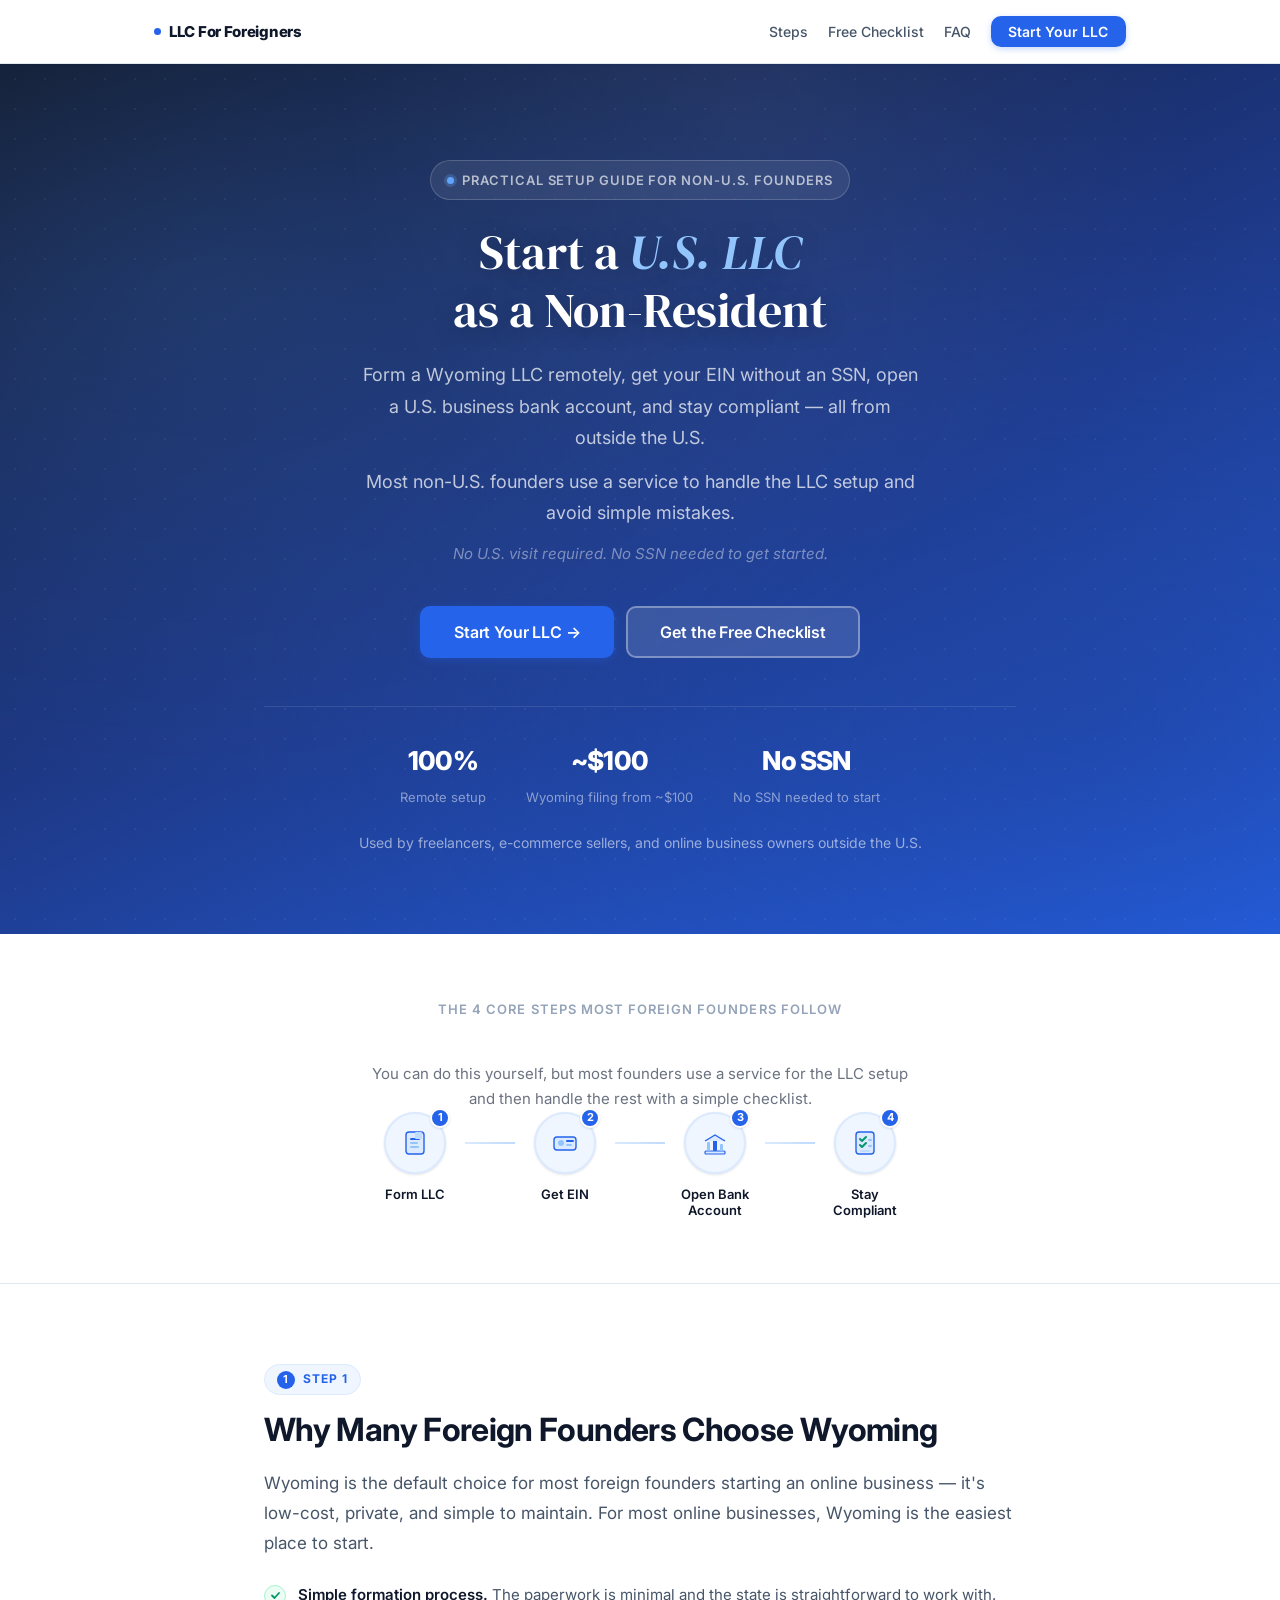
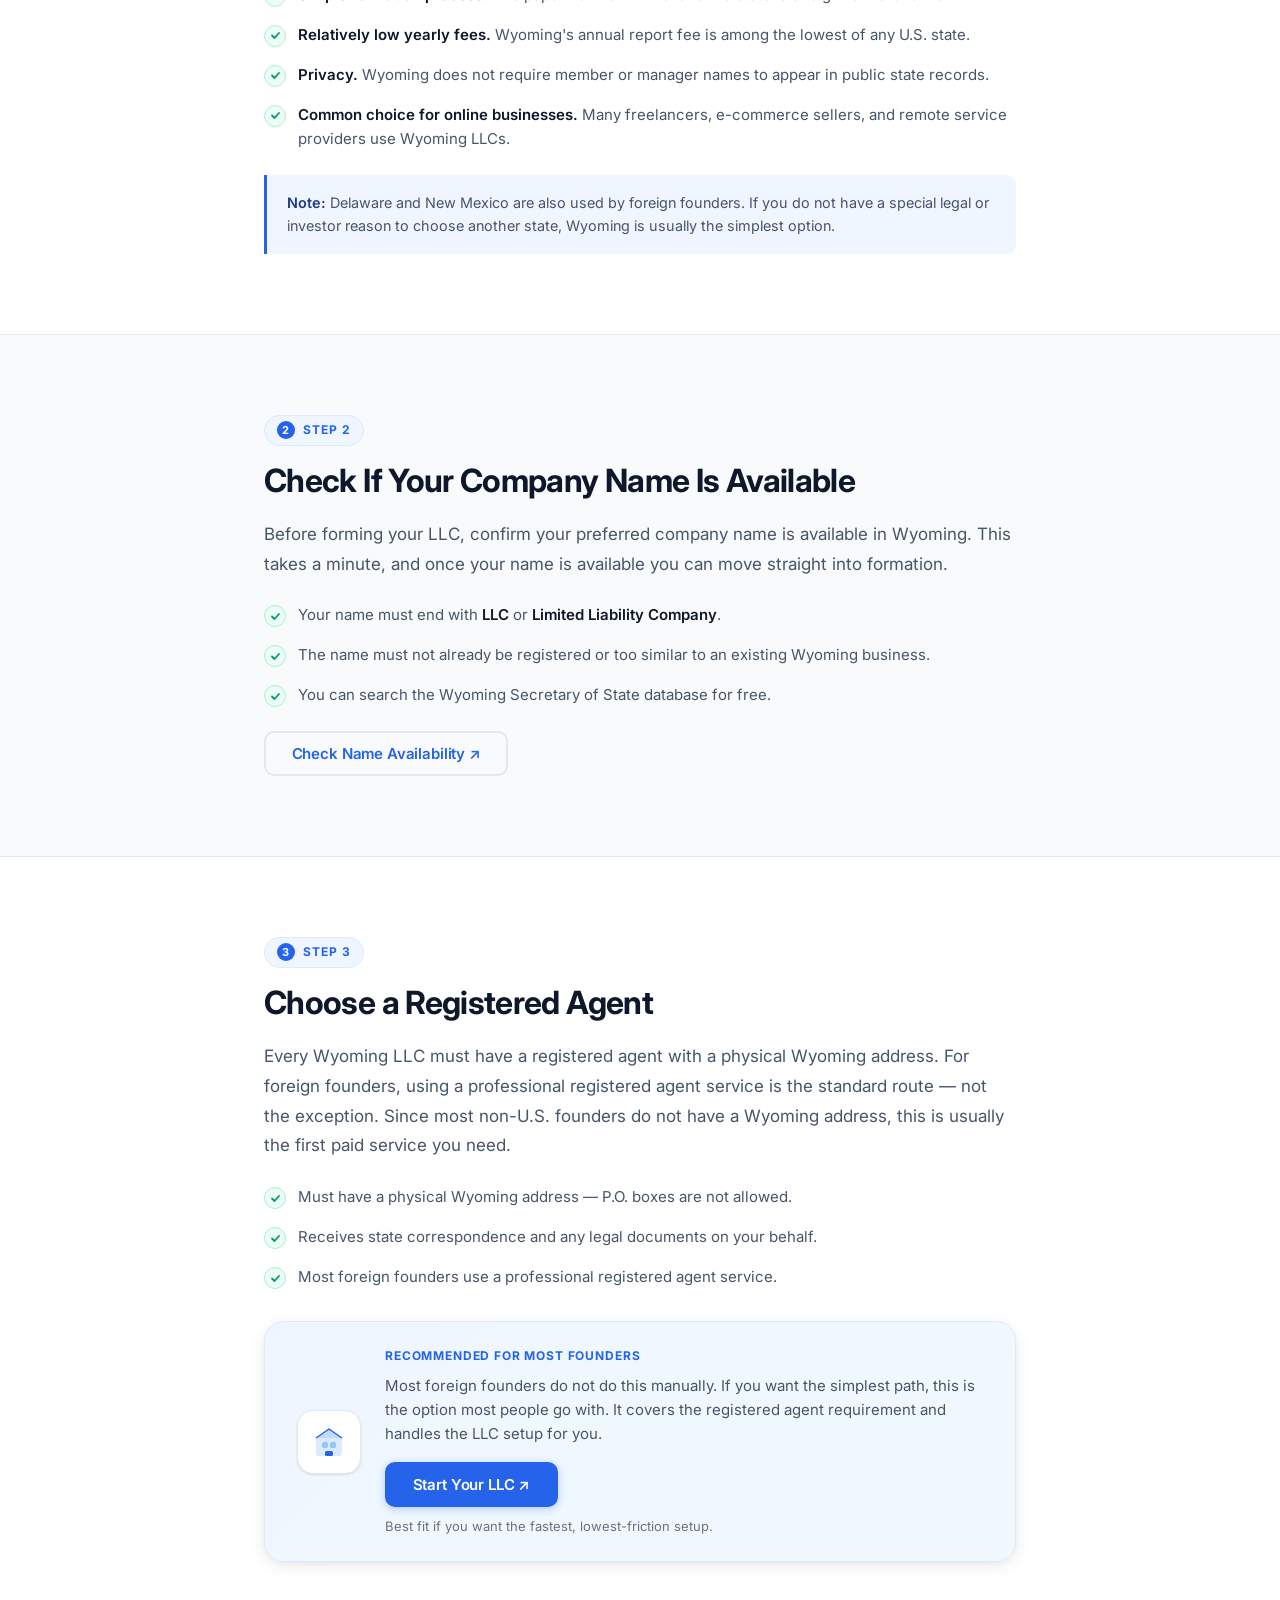
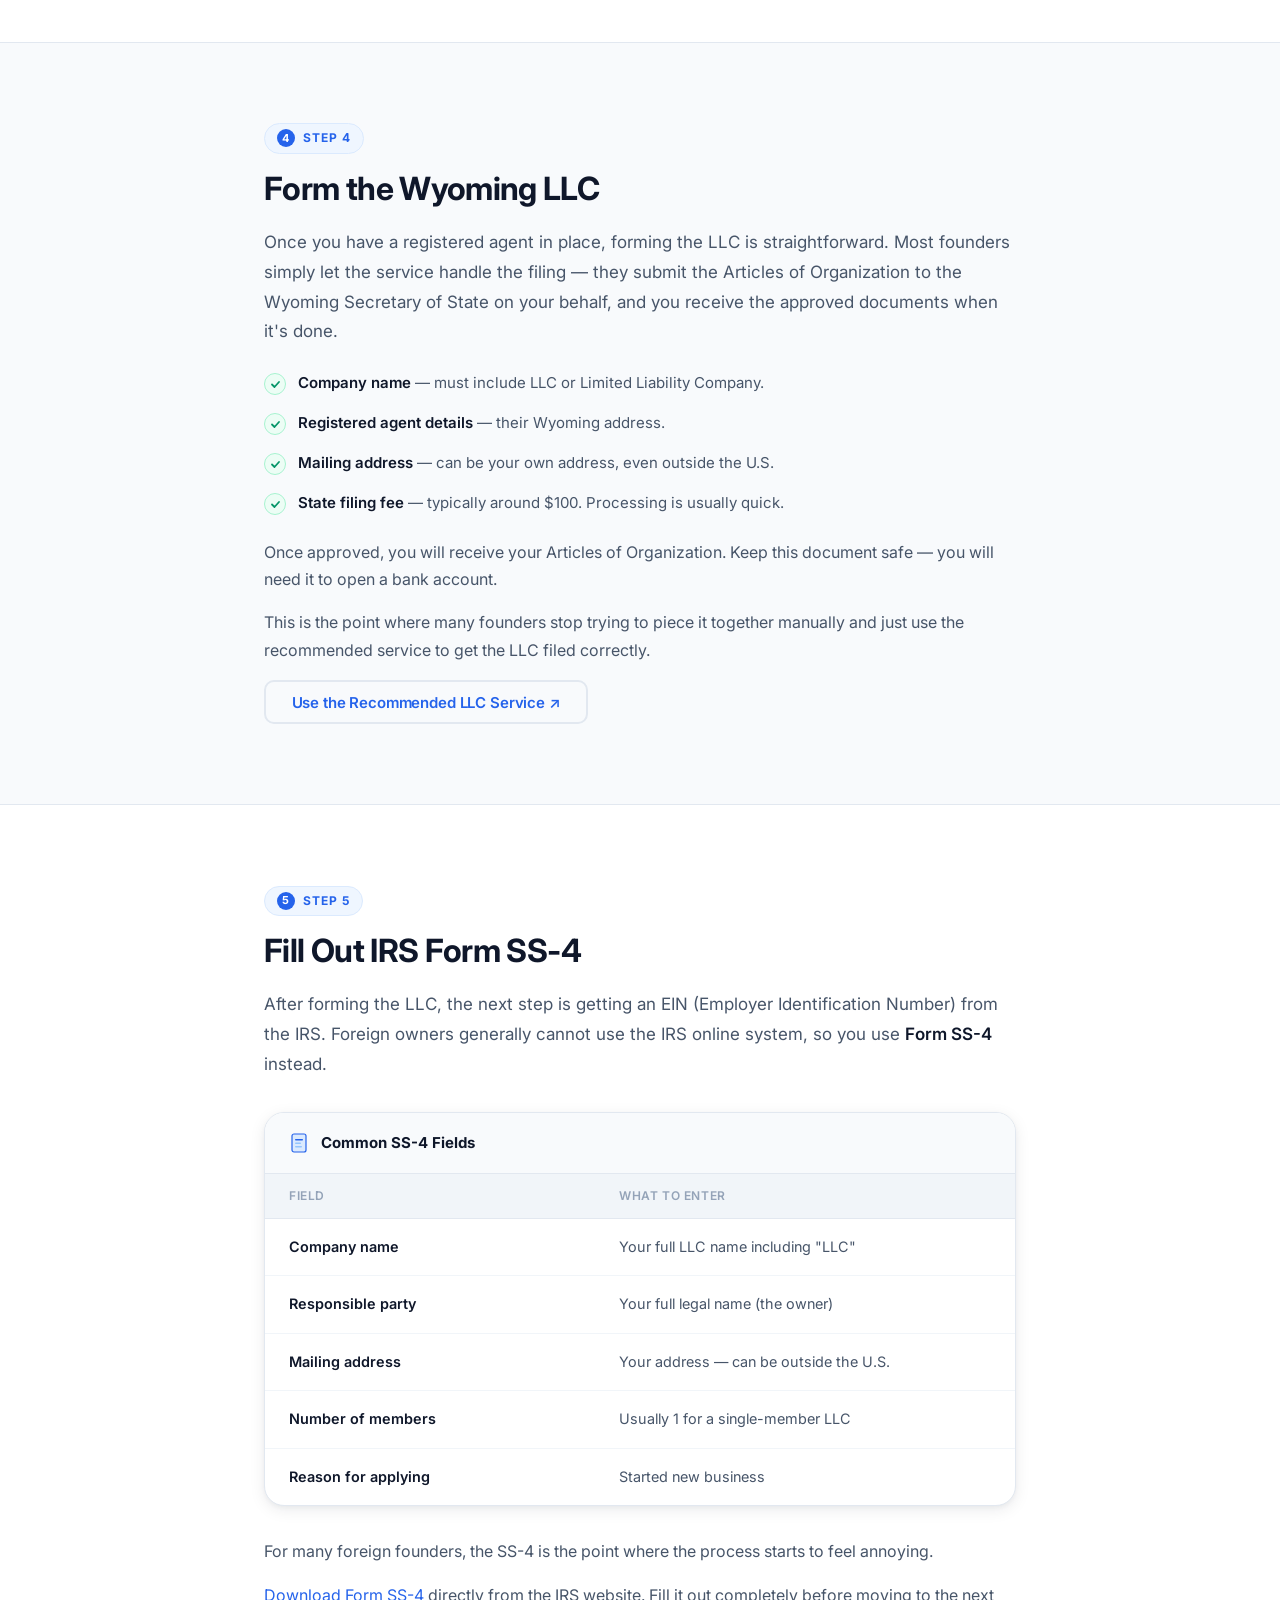
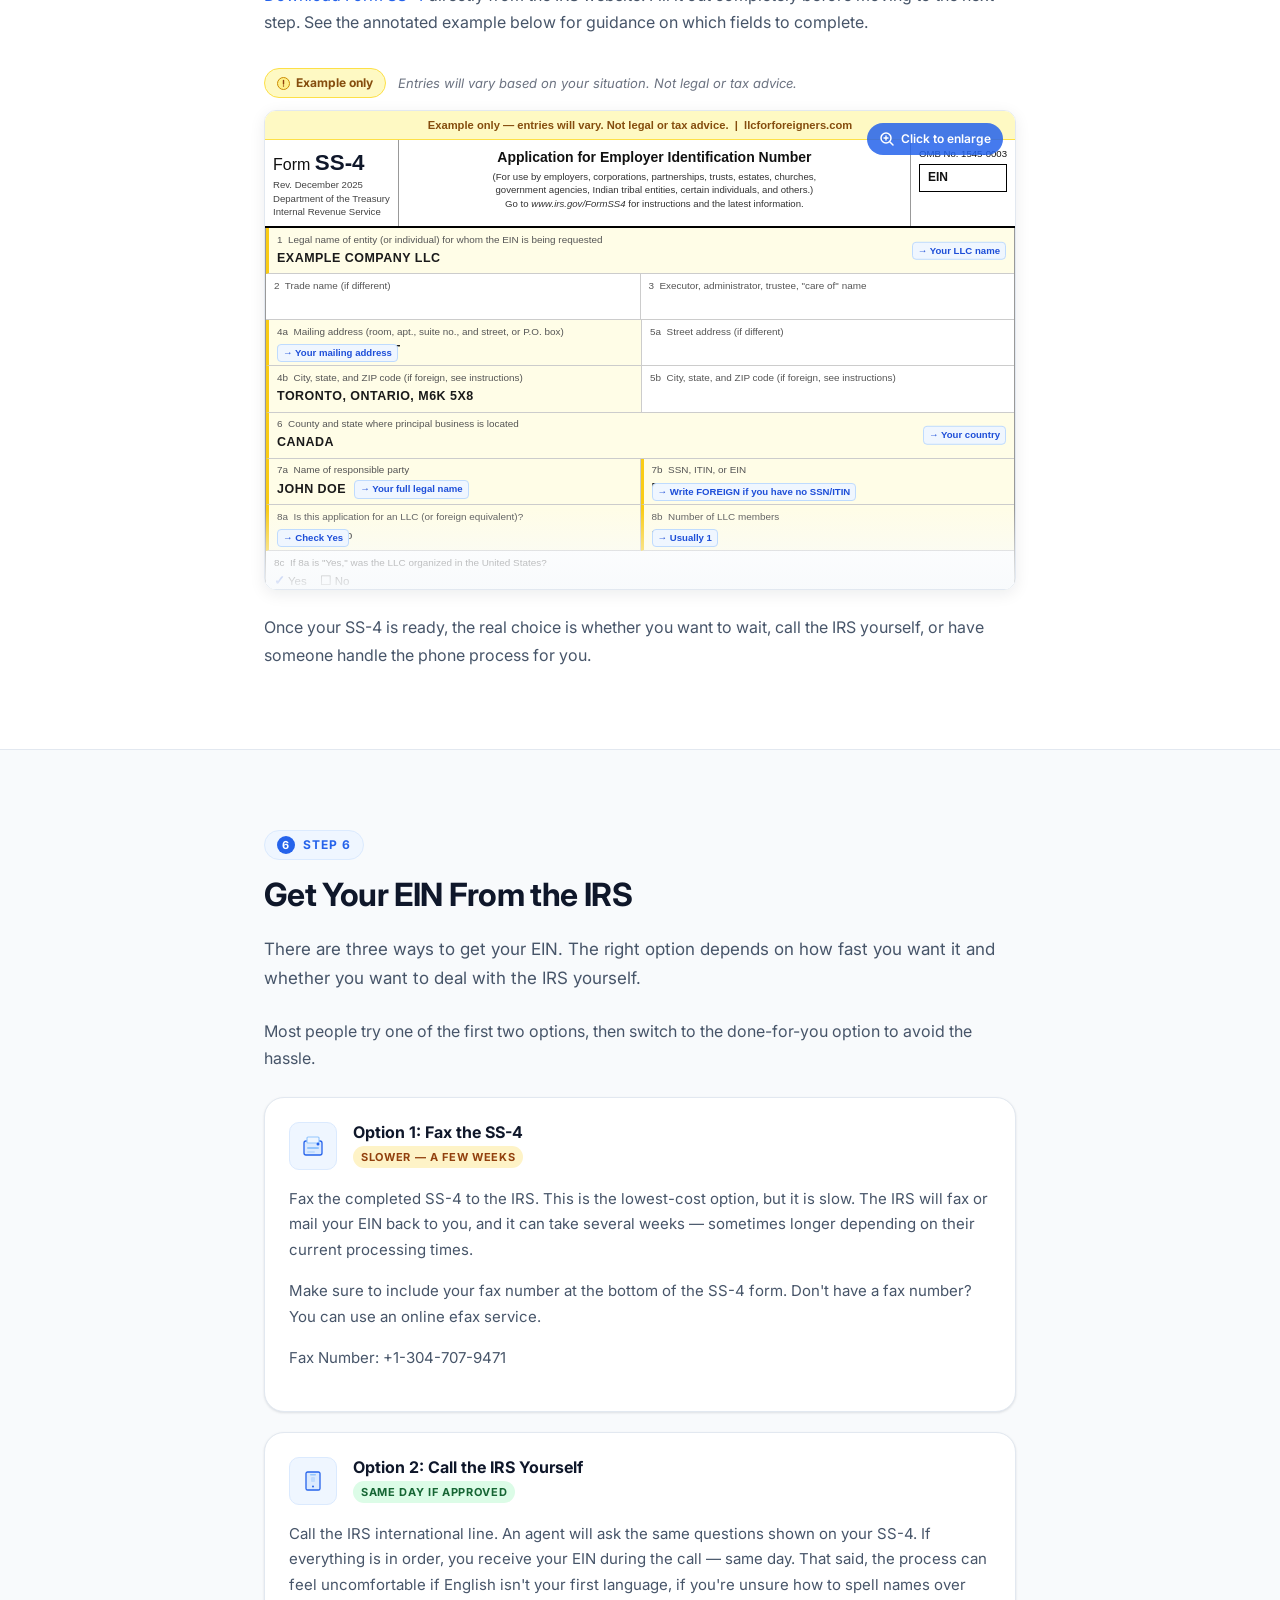
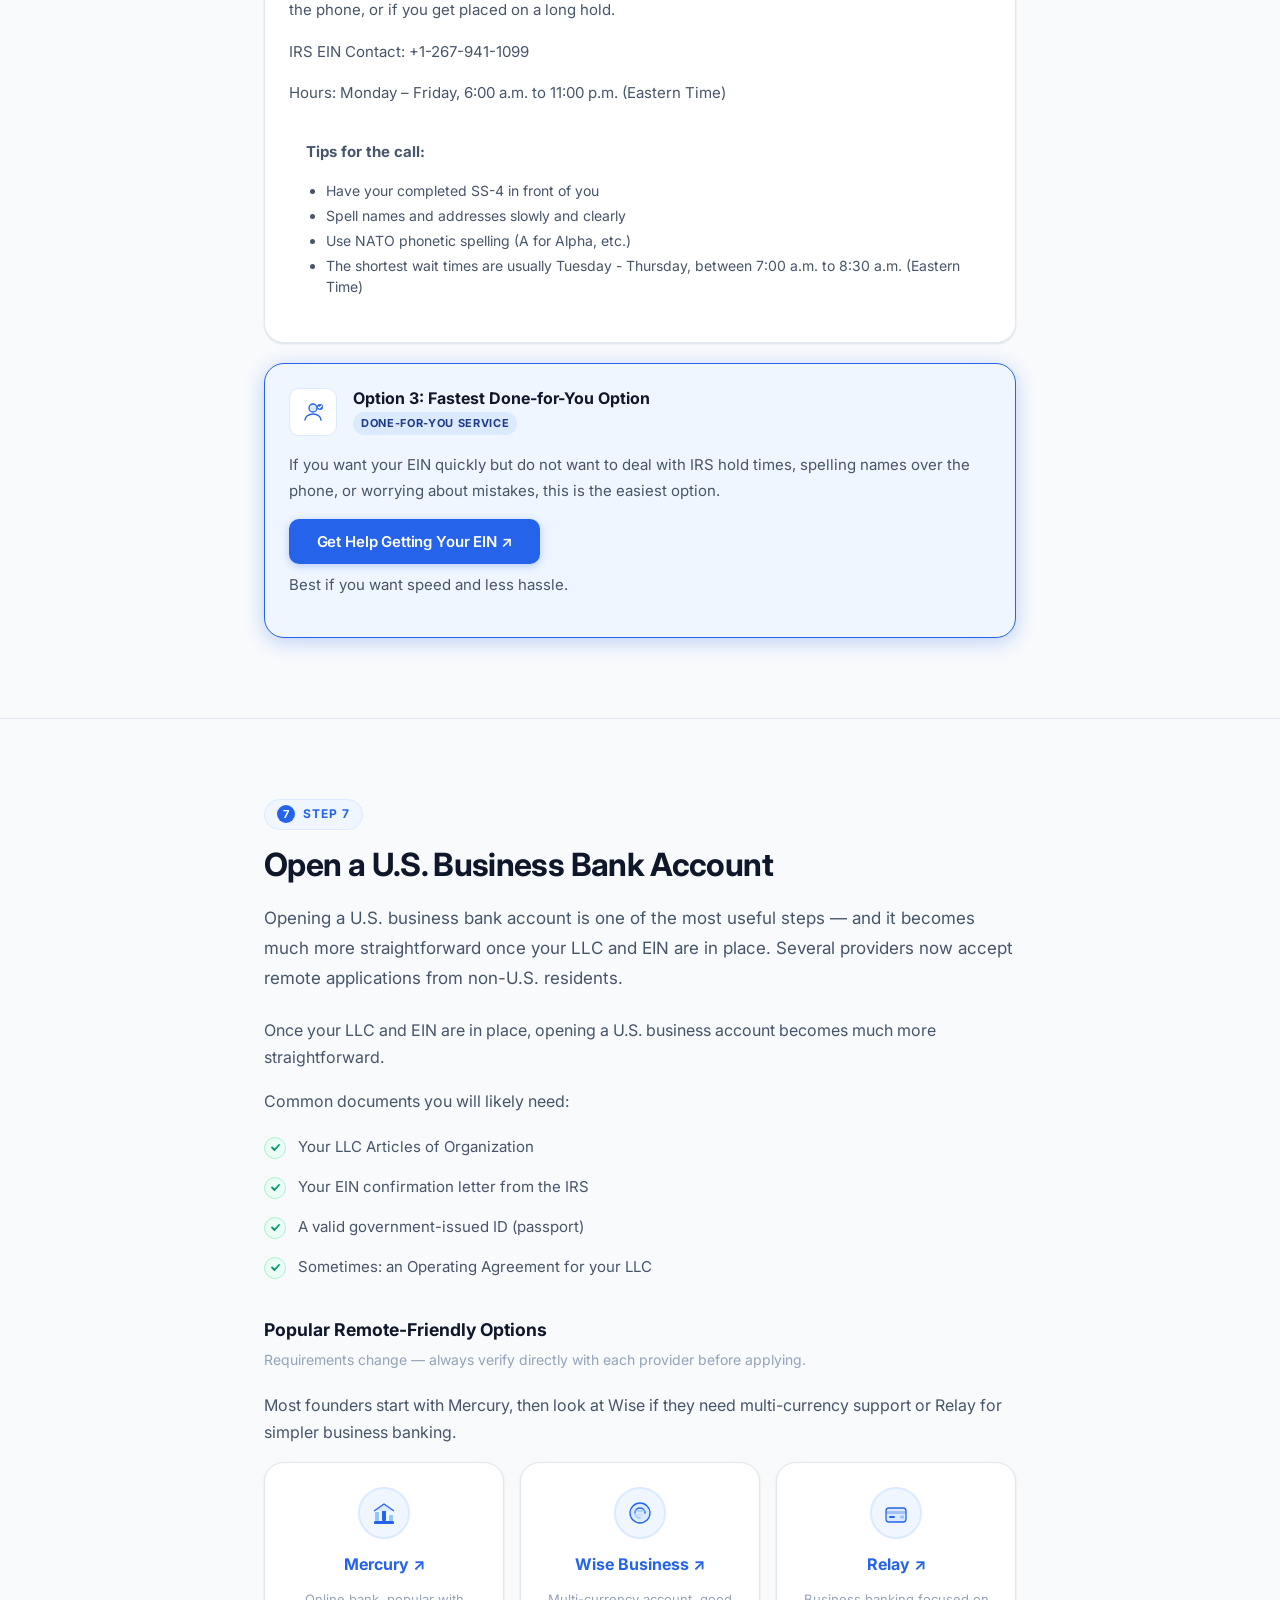
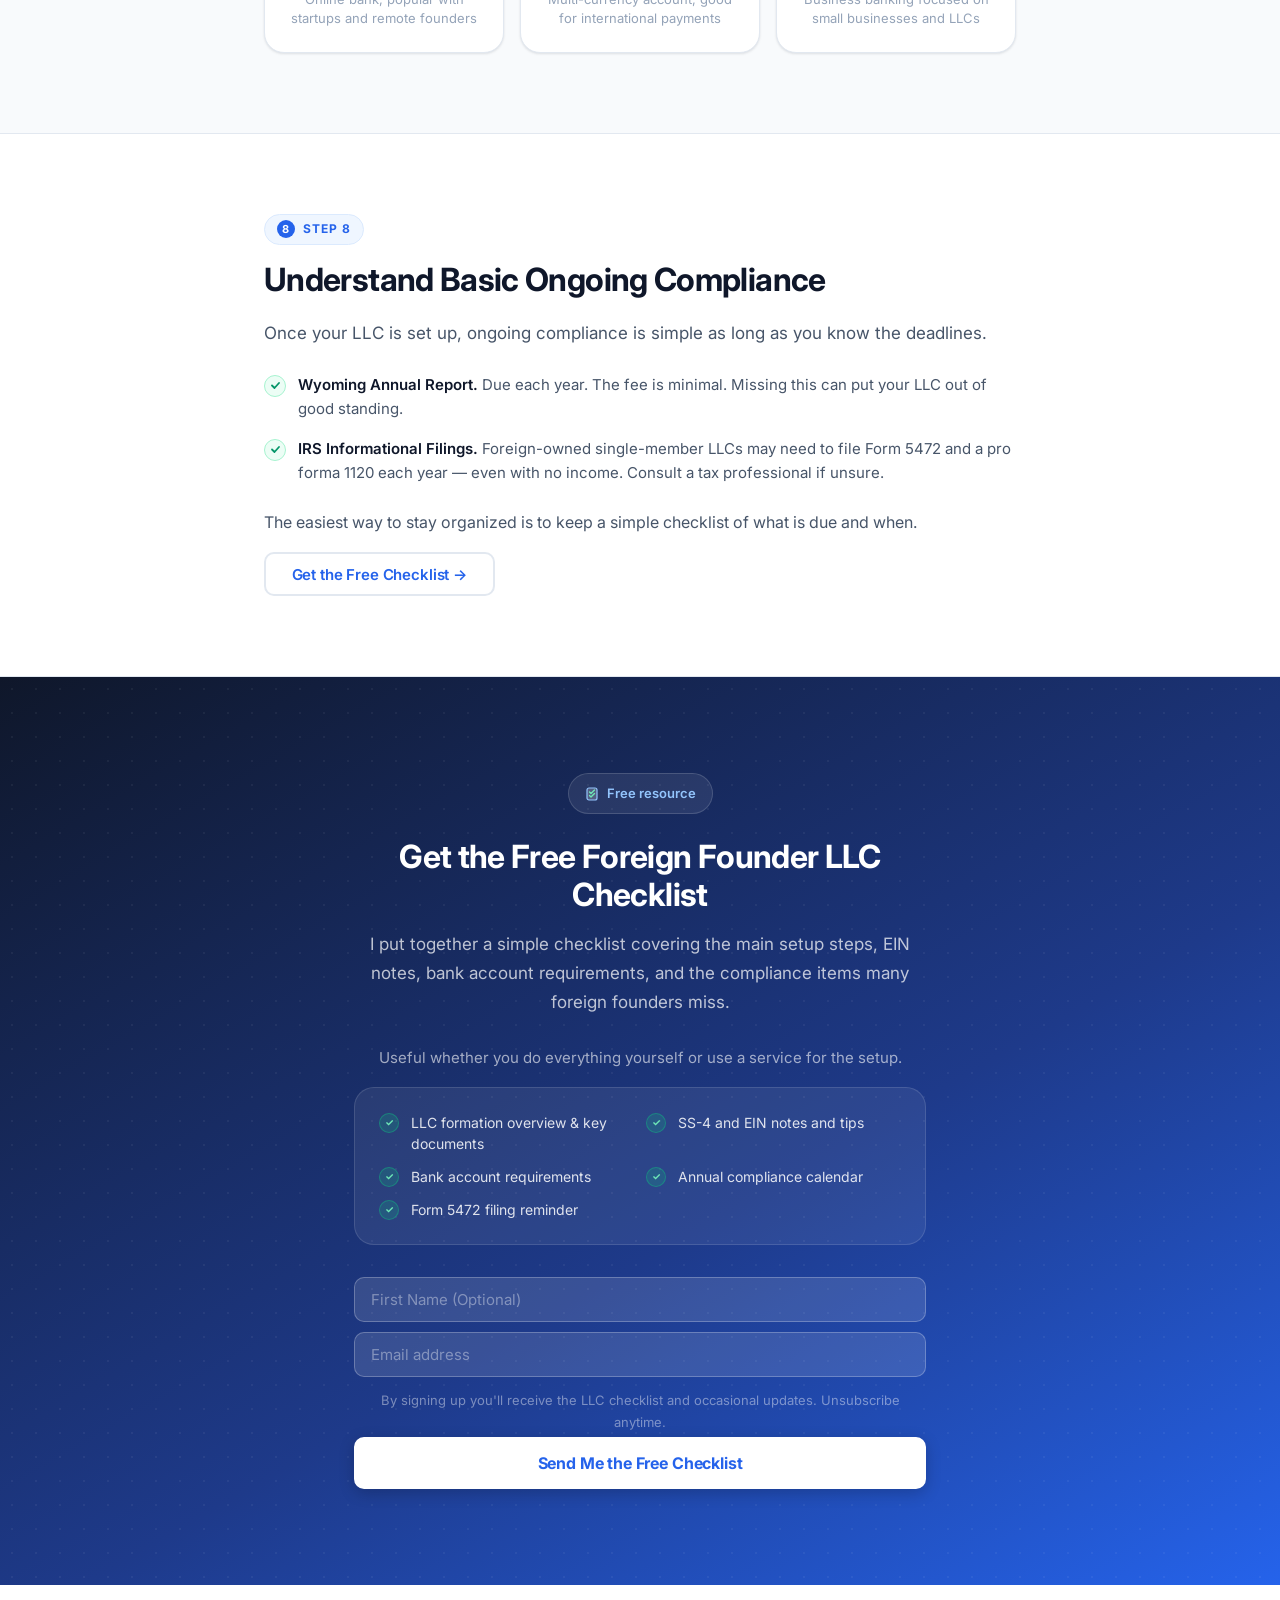
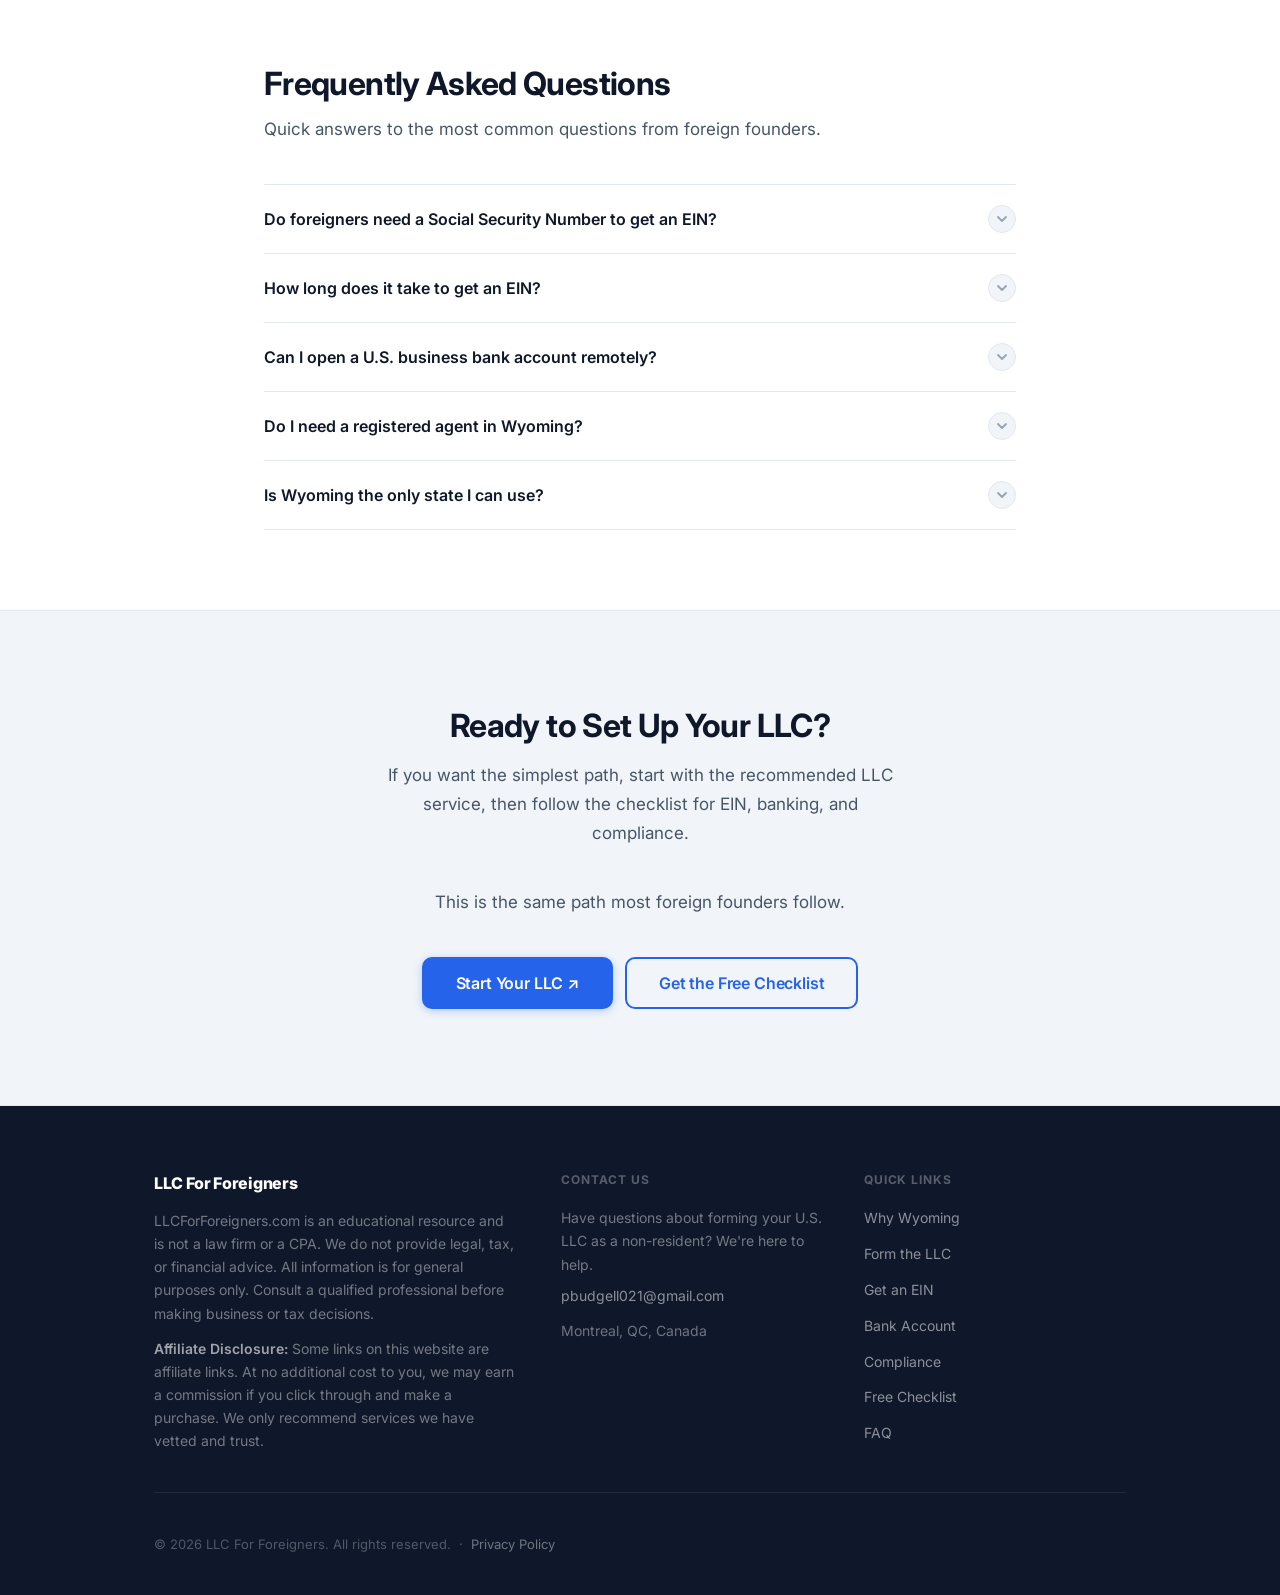
==== commit 032a0498: "Update index.html" ====
--- a/index.html
+++ b/index.html
@@ -138,6 +138,9 @@
       Form a Wyoming LLC remotely, get your EIN without an SSN,
       open a U.S. business bank account, and stay compliant — all from outside the U.S.
     </p>
+    <p class="hero-sub" style="margin-top: 0.75rem;">
+      Most non-U.S. founders use a service to handle the LLC setup and avoid simple mistakes.
+    </p>
     <p class="hero-tagline">No U.S. visit required. No SSN needed to get started.</p>
 
     <div class="hero-actions">
@@ -379,7 +382,7 @@
       <div class="affiliate-content">
         <p class="affiliate-label">Recommended for most founders</p>
         <p class="affiliate-text">
-          If you want the easiest way to form your Wyoming LLC, this is the option I recommend. It covers the registered agent requirement and helps you get set up without dealing with the filing yourself.
+          Most foreign founders do not do this manually. If you want the simplest path, this is the option most people go with. It covers the registered agent requirement and handles the LLC setup for you.
         </p>
         <a href="https://www.northwestregisteredagent.com/llc" class="btn btn-primary" target="_blank" rel="noopener noreferrer">
           Start Your LLC ↗
@@ -733,6 +736,9 @@
     <p class="section-lead">
       There are three ways to get your EIN. The right option depends on how fast you want it and whether you want to deal with the IRS yourself.
     </p>
+    <p style="margin-top: 0.75rem;">
+      Most people try one of the first two options, then switch to the done-for-you option to avoid the hassle.
+    </p>
 
     <div class="options-grid">
 
@@ -864,7 +870,7 @@
       <h3>Popular Remote-Friendly Options</h3>
       <p>Requirements change — always verify directly with each provider before applying.</p>
     </div>
-    <p>Most founders start by checking Mercury first, then compare Wise or Relay depending on payment needs.</p>
+    <p>Most founders start with Mercury, then look at Wise if they need multi-currency support or Relay for simpler business banking.</p>
 
     <div class="bank-cards">
       <div class="bank-card">
@@ -1264,7 +1270,10 @@
   <div class="container">
     <h2 id="cta-heading">Ready to Set Up Your LLC?</h2>
     <p>
-      If you want the simplest path, start with the recommended LLC service, then use the checklist to stay on top of the EIN, bank account, and compliance steps.
+      If you want the simplest path, start with the recommended LLC service, then follow the checklist for EIN, banking, and compliance.
+    </p>
+    <p style="margin-top: 0.75rem;">
+      This is the same path most foreign founders follow.
     </p>
     <div class="cta-actions">
       <a href="https://www.northwestregisteredagent.com/llc" class="btn btn-primary btn-lg" target="_blank" rel="noopener noreferrer">
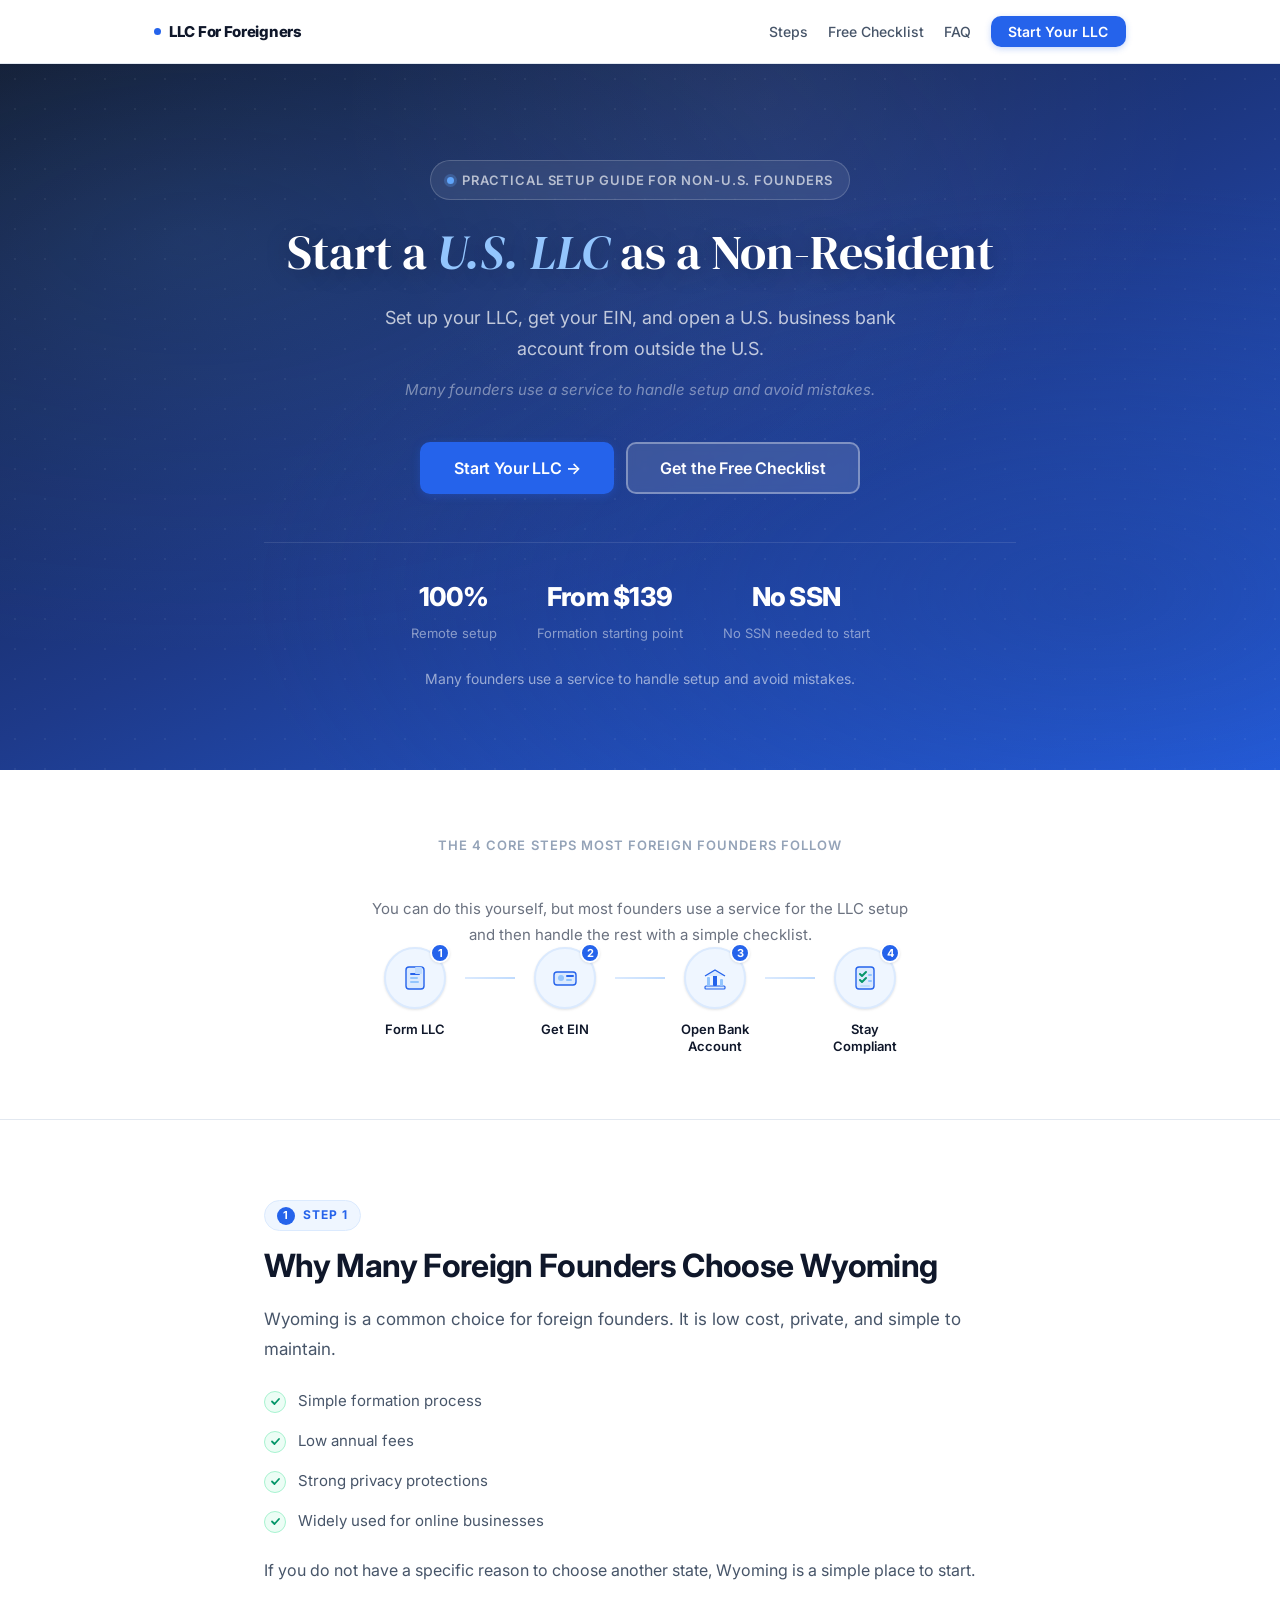
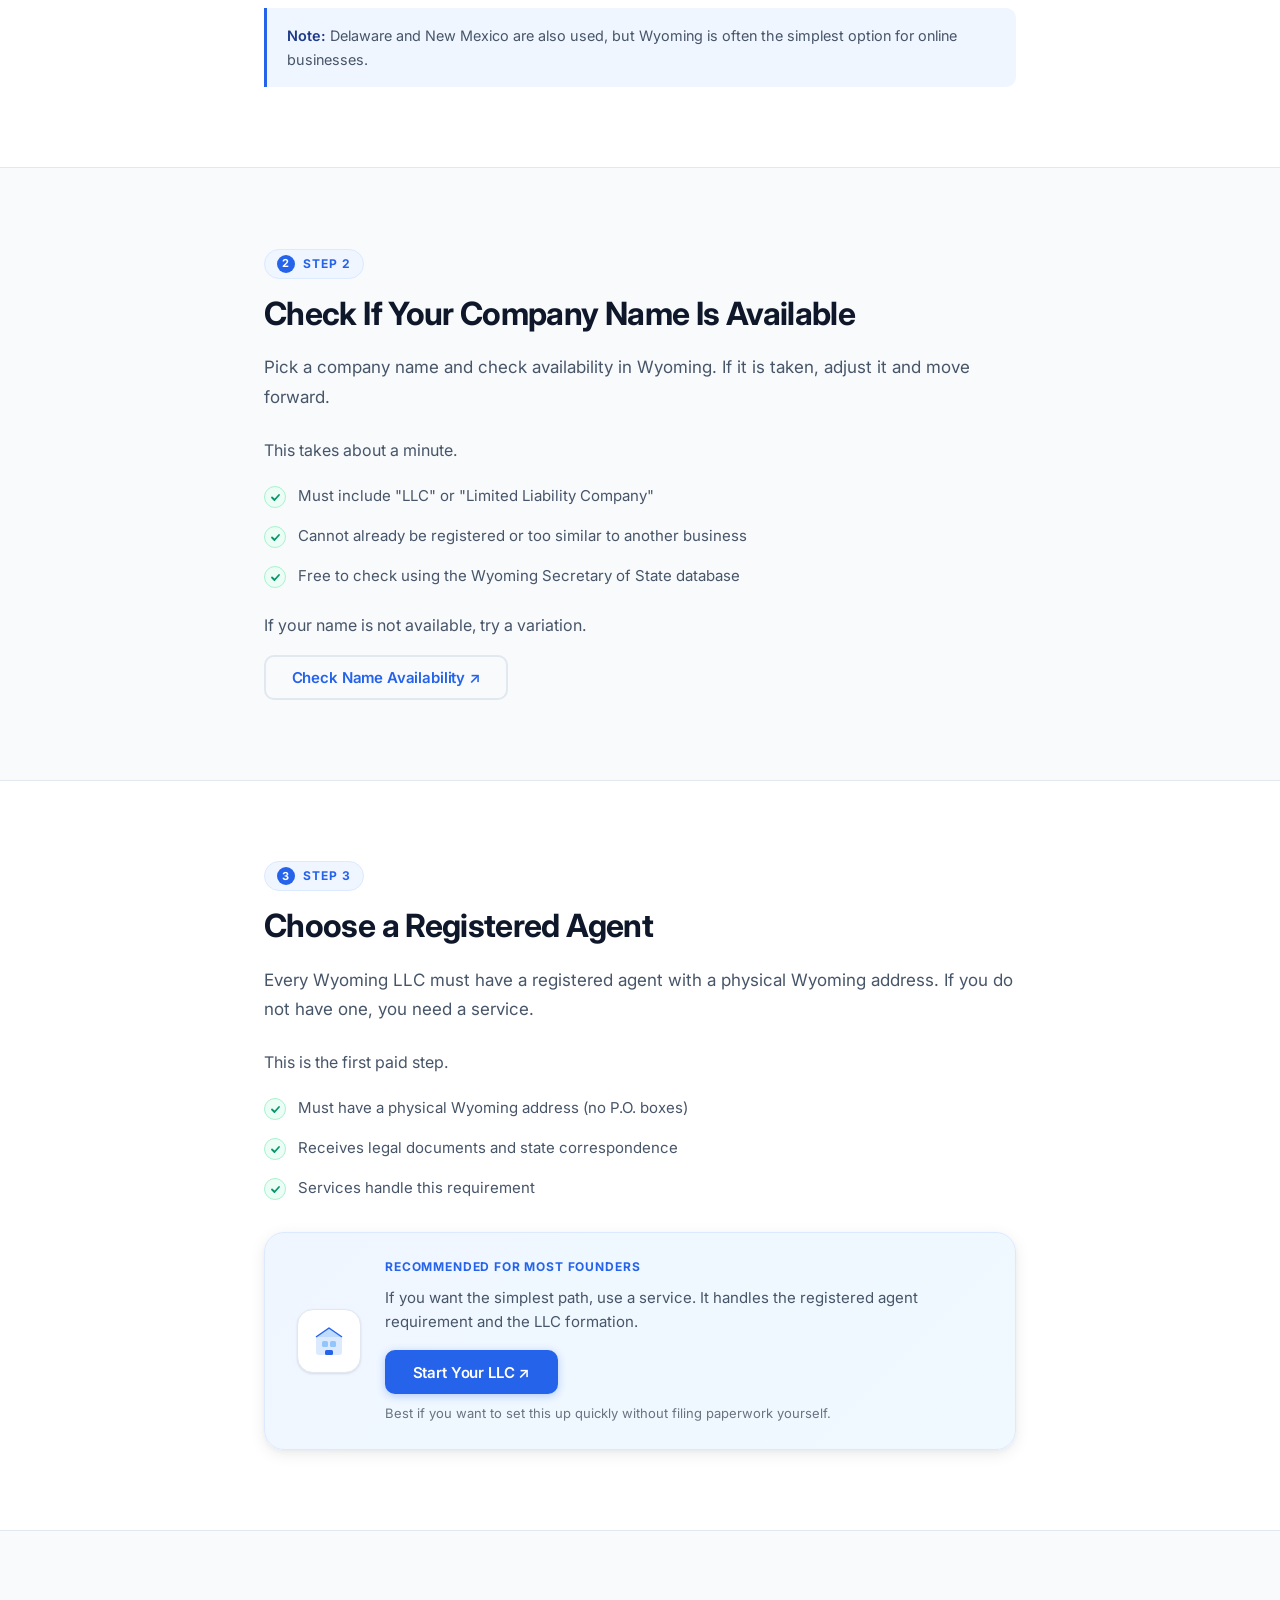
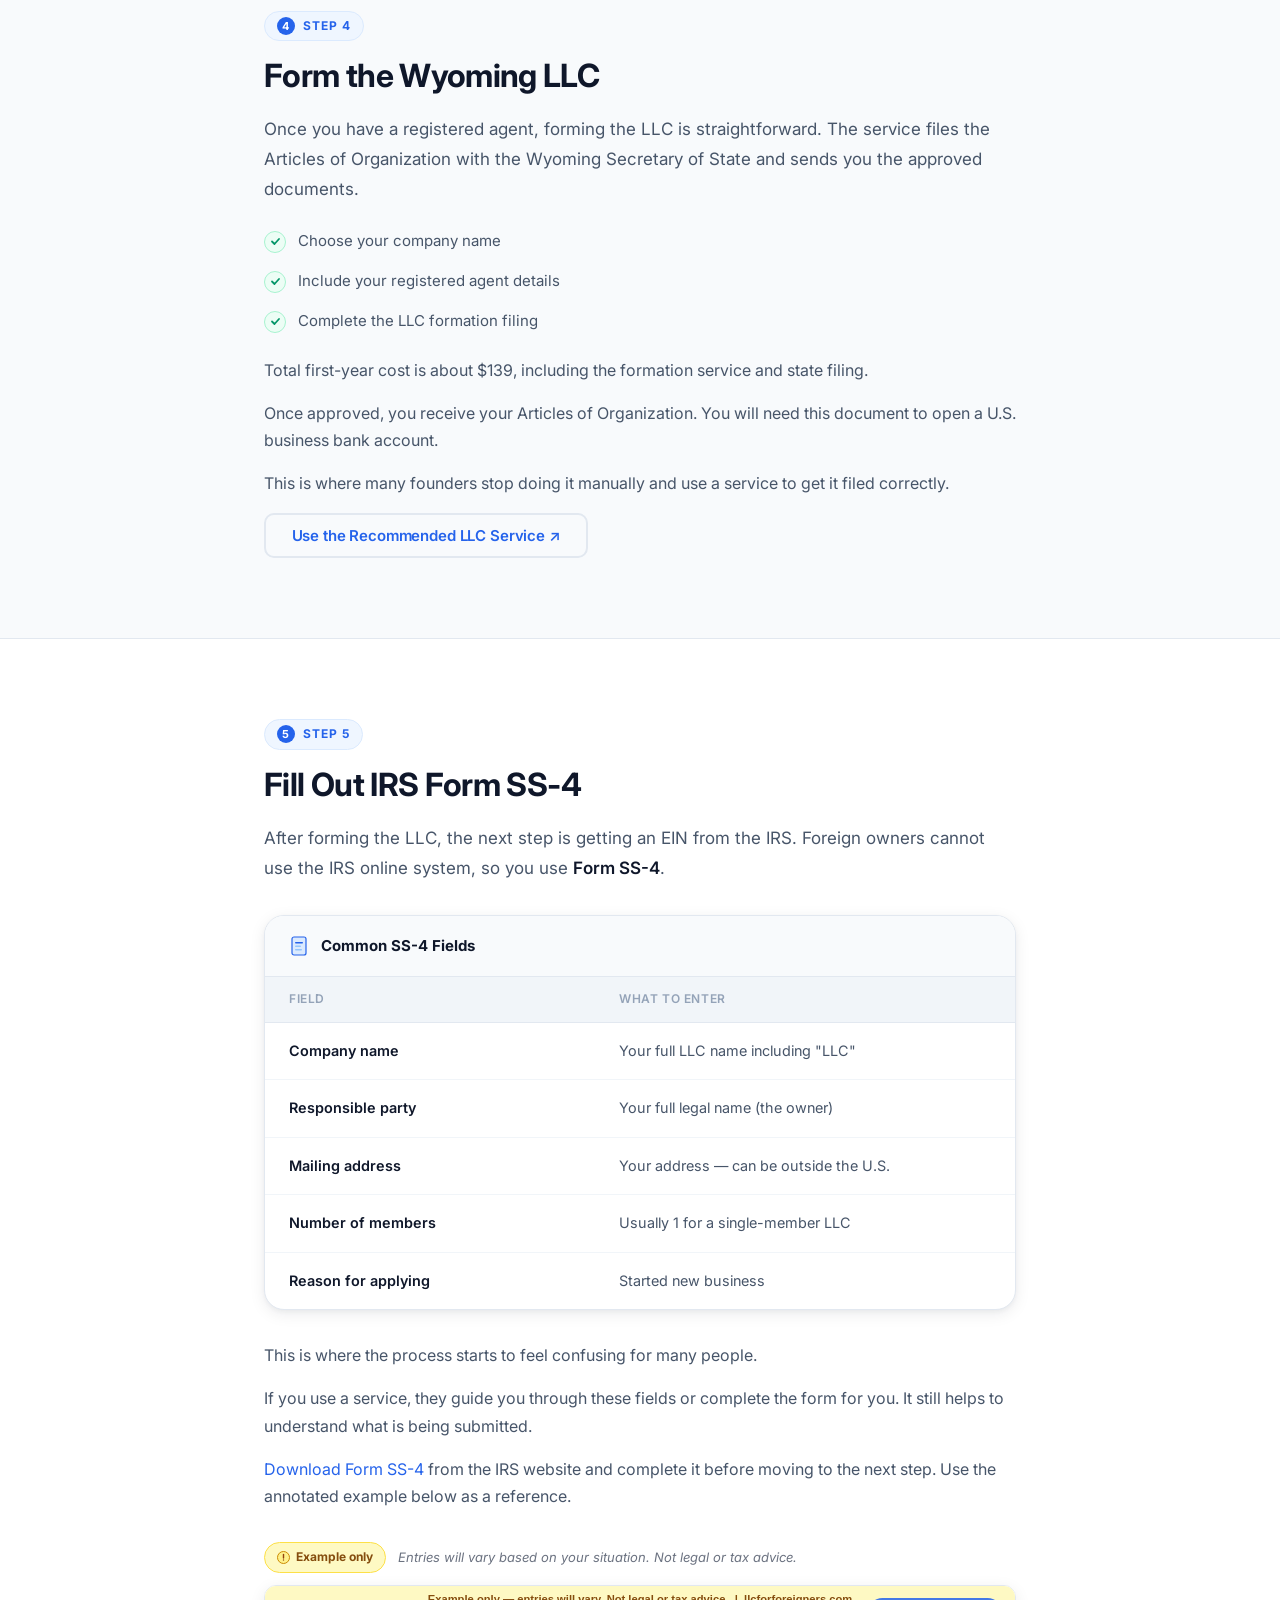
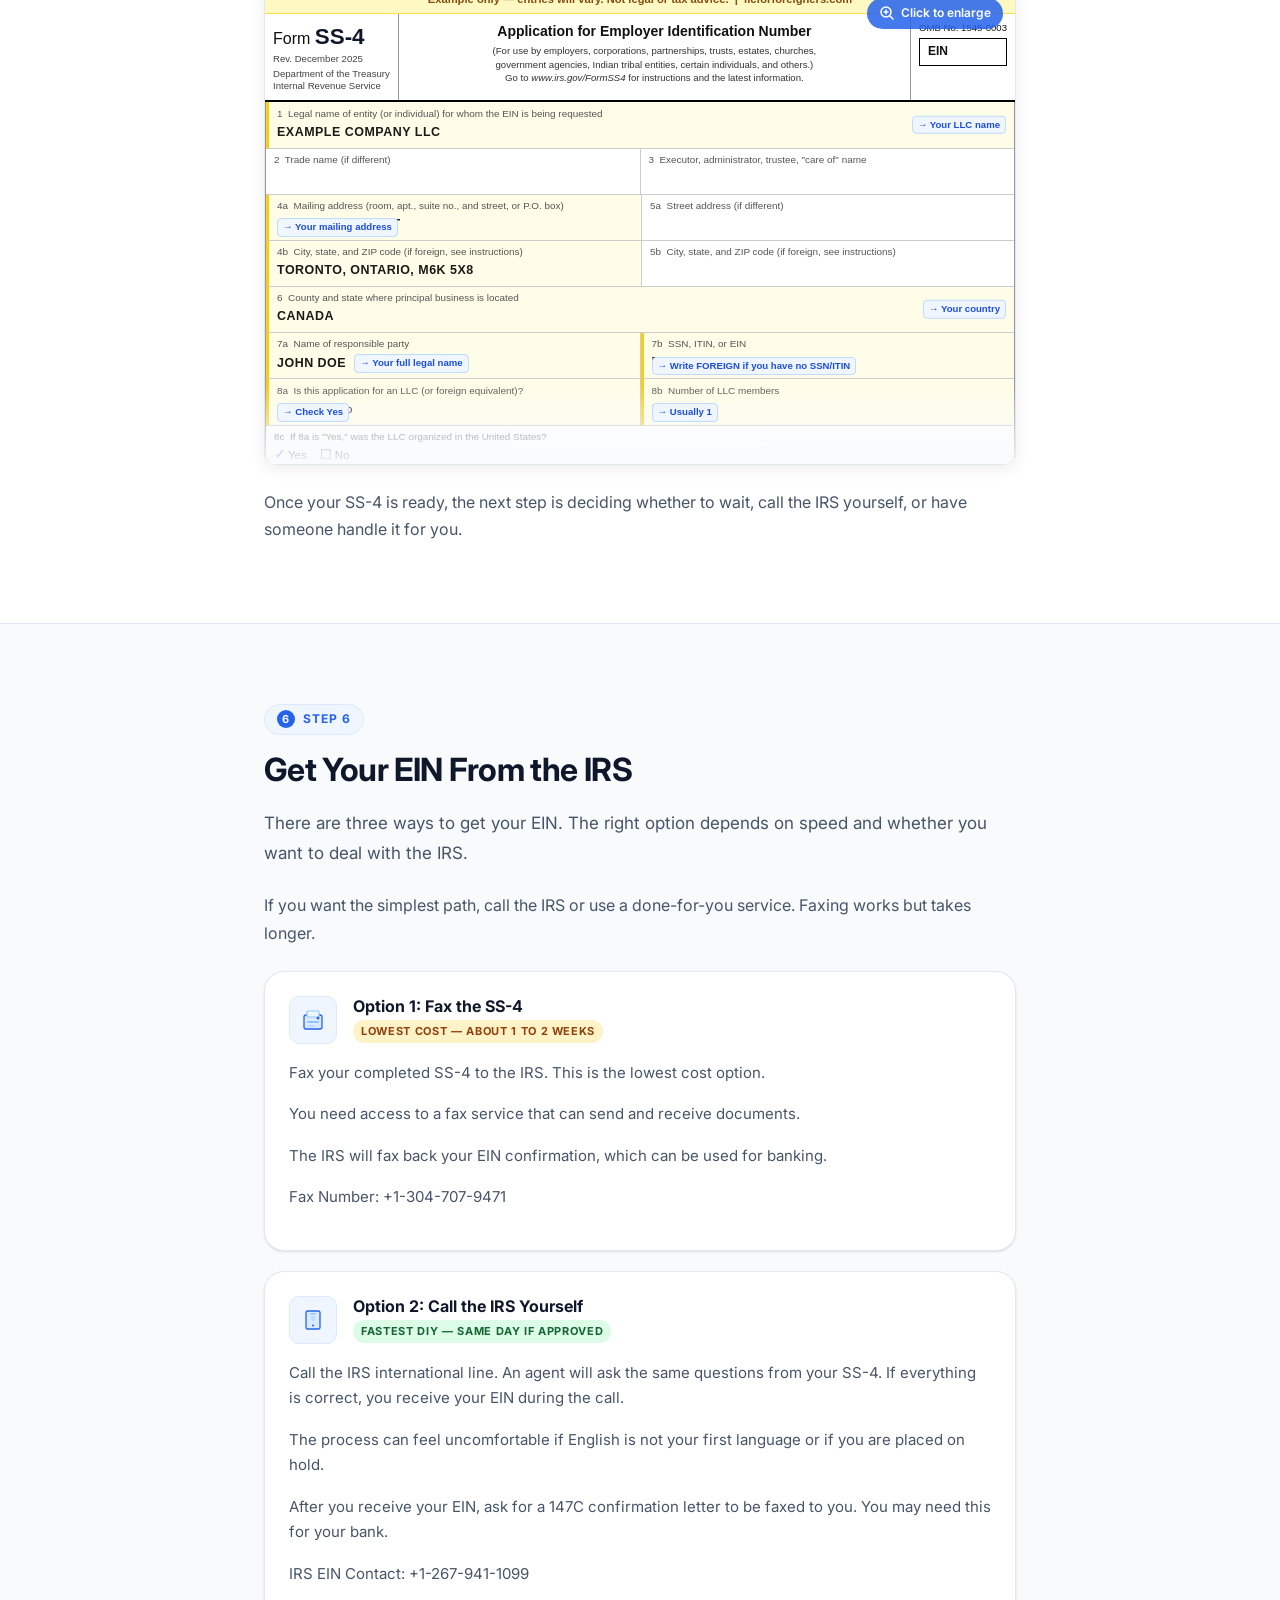
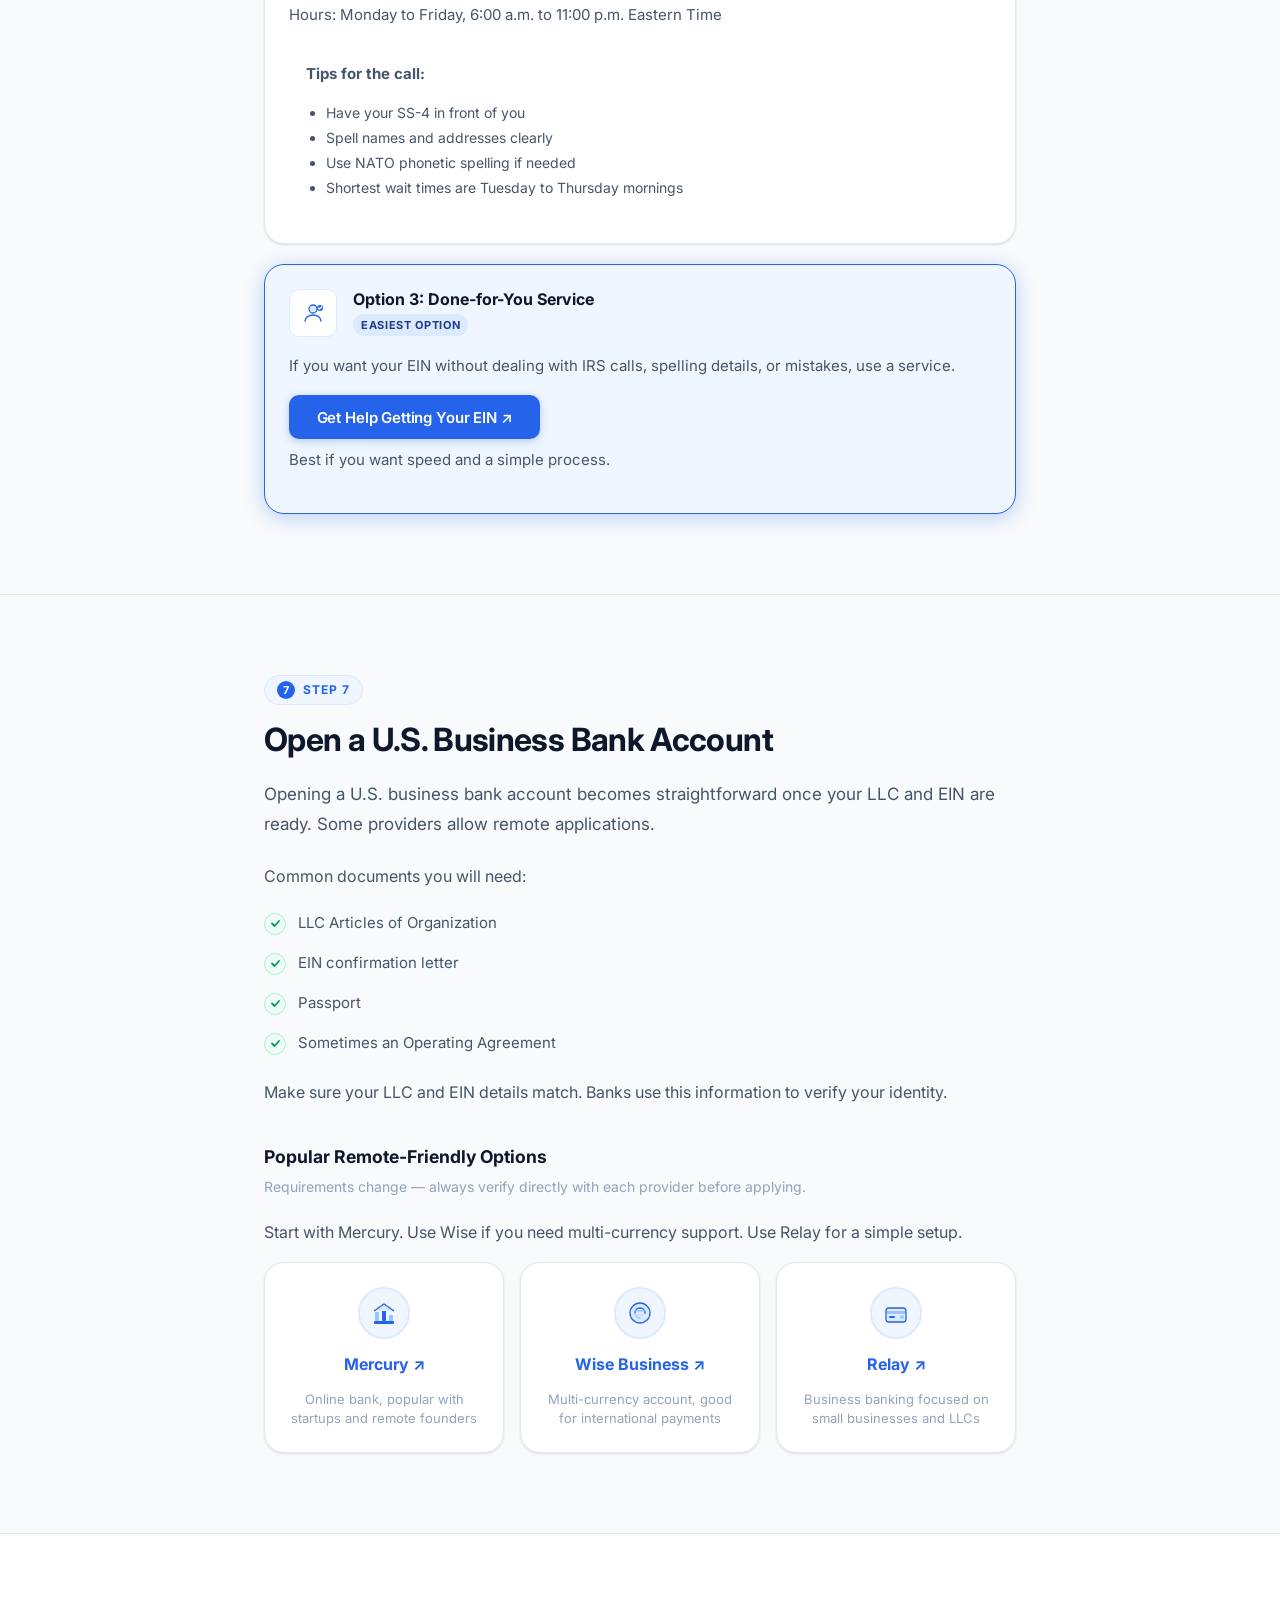
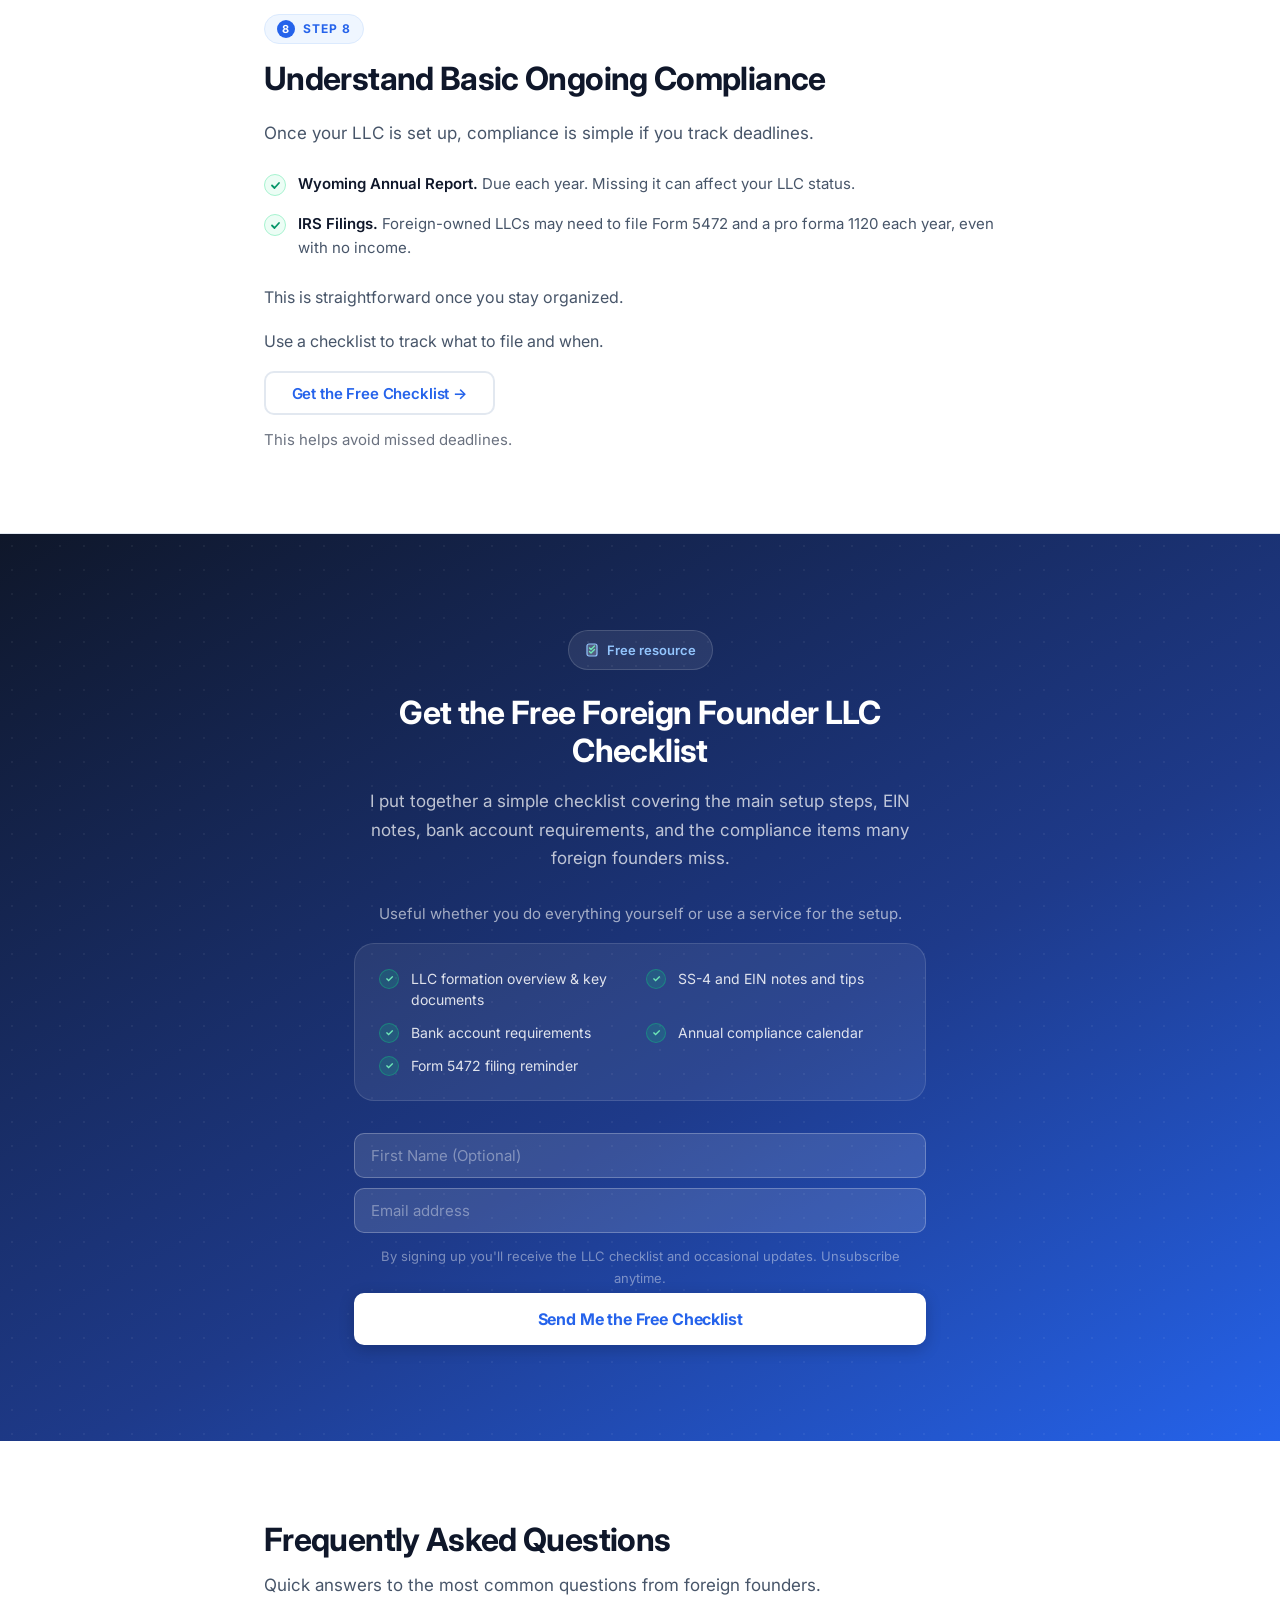
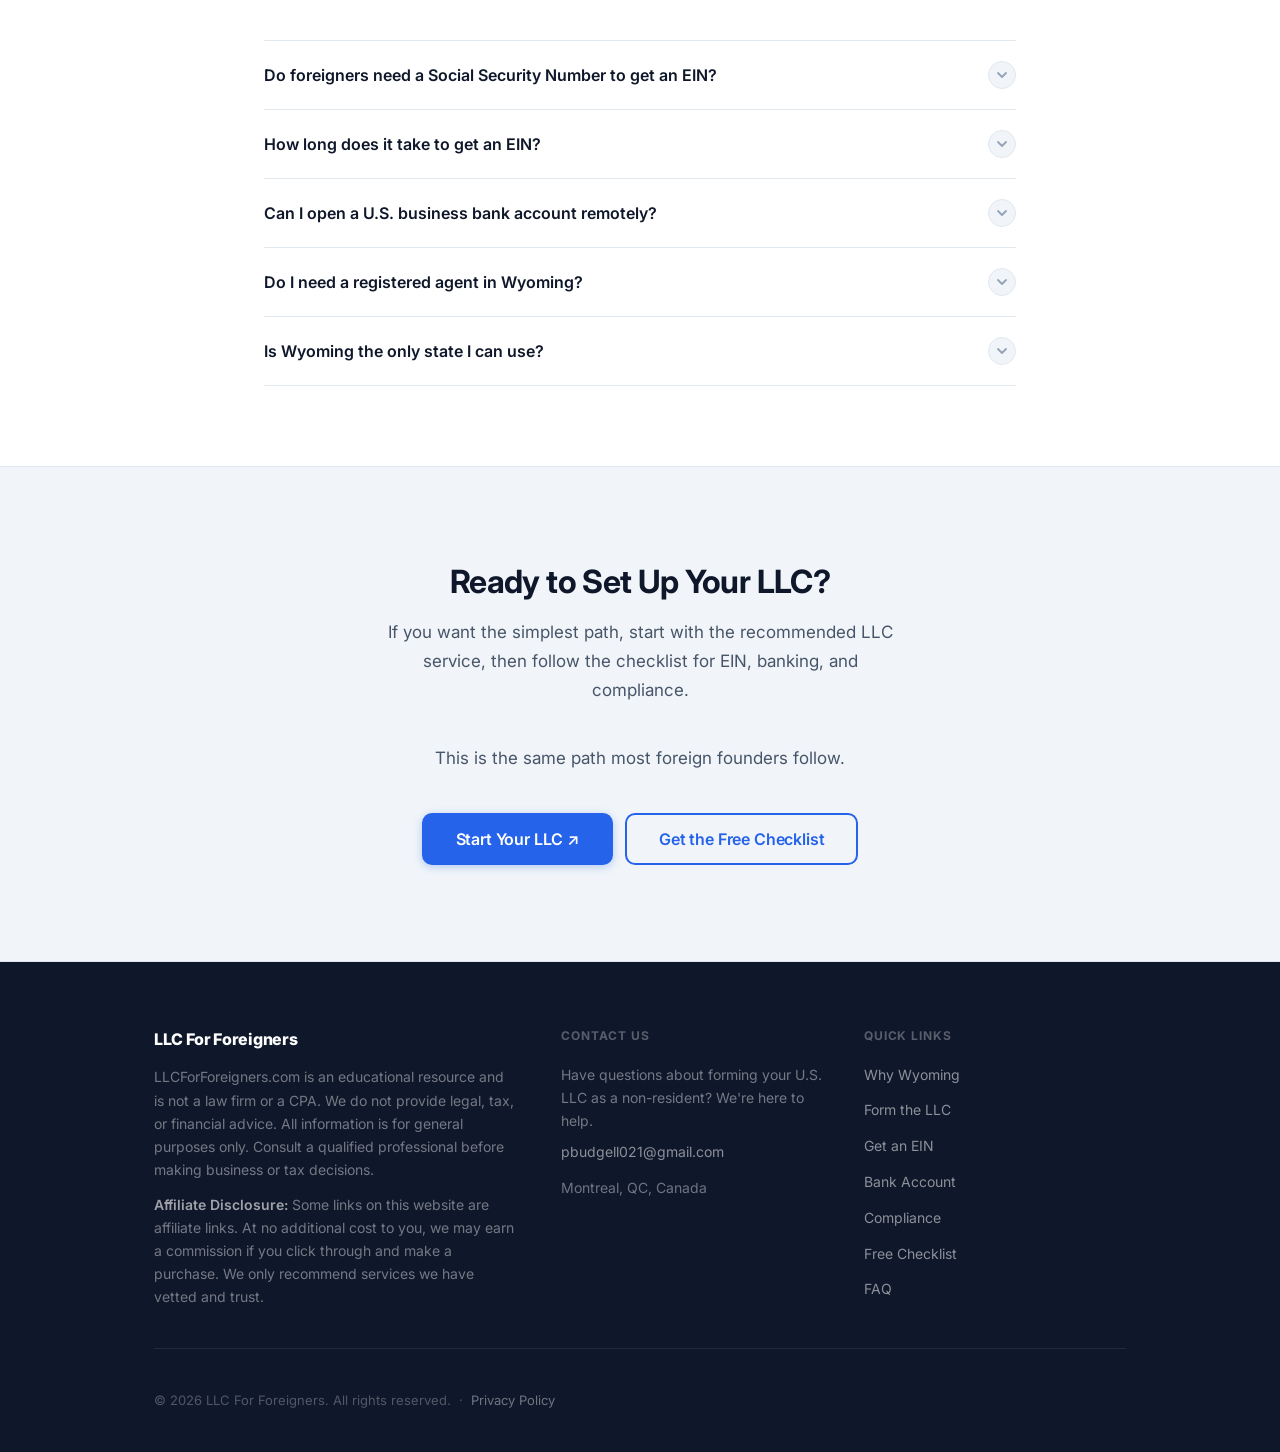
==== commit 5c22330b: "Update index.html" ====
--- a/index.html
+++ b/index.html
@@ -131,17 +131,13 @@
     </div>
 
     <h1 id="hero-heading">
-      Start a <em>U.S. LLC</em><br>as a Non-Resident
+      Start a <em>U.S. LLC</em> as a Non-Resident
     </h1>
 
     <p class="hero-sub">
-      Form a Wyoming LLC remotely, get your EIN without an SSN,
-      open a U.S. business bank account, and stay compliant — all from outside the U.S.
-    </p>
-    <p class="hero-sub" style="margin-top: 0.75rem;">
-      Most non-U.S. founders use a service to handle the LLC setup and avoid simple mistakes.
-    </p>
-    <p class="hero-tagline">No U.S. visit required. No SSN needed to get started.</p>
+      Set up your LLC, get your EIN, and open a U.S. business bank account from outside the U.S.
+    </p>
+    <p class="hero-tagline">Many founders use a service to handle setup and avoid mistakes.</p>
 
     <div class="hero-actions">
       <a href="#registered-agent" class="btn btn-primary btn-lg">Start Your LLC →</a>
@@ -155,15 +151,15 @@
         <span class="hero-stat-label">Remote setup</span>
       </div>
       <div class="hero-stat">
-        <span class="hero-stat-num">~$100</span>
-        <span class="hero-stat-label">Wyoming filing from ~$100</span>
+        <span class="hero-stat-num">From $139</span>
+        <span class="hero-stat-label">Formation starting point</span>
       </div>
       <div class="hero-stat">
         <span class="hero-stat-num">No SSN</span>
         <span class="hero-stat-label">No SSN needed to start</span>
       </div>
     </div>
-    <p class="hero-trust-line">Used by freelancers, e-commerce sellers, and online business owners outside the U.S.</p>
+    <p class="hero-trust-line">Many founders use a service to handle setup and avoid mistakes.</p>
 
   </div>
 </section>
@@ -178,6 +174,7 @@
     <div class="roadmap-track">
 
       <div class="roadmap-step">
+        <a href="#registered-agent" style="text-decoration:none;color:inherit;display:contents;">
         <div class="roadmap-bubble">
           <span class="roadmap-num" aria-hidden="true">1</span>
           <!-- Document icon -->
@@ -190,11 +187,13 @@
           </svg>
         </div>
         <span class="roadmap-step-name">Form LLC</span>
+        </a>
       </div>
 
       <div class="roadmap-line" aria-hidden="true"></div>
 
       <div class="roadmap-step">
+        <a href="#get-ein" style="text-decoration:none;color:inherit;display:contents;">
         <div class="roadmap-bubble">
           <span class="roadmap-num" aria-hidden="true">2</span>
           <!-- ID / EIN card icon -->
@@ -206,11 +205,13 @@
           </svg>
         </div>
         <span class="roadmap-step-name">Get EIN</span>
+        </a>
       </div>
 
       <div class="roadmap-line" aria-hidden="true"></div>
 
       <div class="roadmap-step">
+        <a href="#bank-account" style="text-decoration:none;color:inherit;display:contents;">
         <div class="roadmap-bubble">
           <span class="roadmap-num" aria-hidden="true">3</span>
           <!-- Bank icon -->
@@ -223,11 +224,13 @@
           </svg>
         </div>
         <span class="roadmap-step-name">Open Bank Account</span>
+        </a>
       </div>
 
       <div class="roadmap-line" aria-hidden="true"></div>
 
       <div class="roadmap-step">
+        <a href="#compliance" style="text-decoration:none;color:inherit;display:contents;">
         <div class="roadmap-bubble">
           <span class="roadmap-num" aria-hidden="true">4</span>
           <!-- Checklist icon -->
@@ -241,6 +244,7 @@
           </svg>
         </div>
         <span class="roadmap-step-name">Stay Compliant</span>
+        </a>
       </div>
 
     </div>
@@ -258,36 +262,37 @@
     </div>
     <h2 id="step1-heading">Why Many Foreign Founders Choose Wyoming</h2>
     <p class="section-lead">
-      Wyoming is the default choice for most foreign founders starting an online business — it's low-cost, private, and simple to maintain. For most online businesses, Wyoming is the easiest place to start.
+      Wyoming is a common choice for foreign founders. It is low cost, private, and simple to maintain.
     </p>
     <ul class="feature-list">
       <li>
         <span class="check-badge" aria-hidden="true">
           <svg width="11" height="11" viewBox="0 0 11 11" fill="none"><path d="M2 5.5L4.5 8L9 3" stroke="#059669" stroke-width="1.8" stroke-linecap="round" stroke-linejoin="round"/></svg>
         </span>
-        <span class="text"><strong>Simple formation process.</strong> The paperwork is minimal and the state is straightforward to work with.</span>
-      </li>
-      <li>
-        <span class="check-badge" aria-hidden="true">
-          <svg width="11" height="11" viewBox="0 0 11 11" fill="none"><path d="M2 5.5L4.5 8L9 3" stroke="#059669" stroke-width="1.8" stroke-linecap="round" stroke-linejoin="round"/></svg>
-        </span>
-        <span class="text"><strong>Relatively low yearly fees.</strong> Wyoming's annual report fee is among the lowest of any U.S. state.</span>
-      </li>
-      <li>
-        <span class="check-badge" aria-hidden="true">
-          <svg width="11" height="11" viewBox="0 0 11 11" fill="none"><path d="M2 5.5L4.5 8L9 3" stroke="#059669" stroke-width="1.8" stroke-linecap="round" stroke-linejoin="round"/></svg>
-        </span>
-        <span class="text"><strong>Privacy.</strong> Wyoming does not require member or manager names to appear in public state records.</span>
-      </li>
-      <li>
-        <span class="check-badge" aria-hidden="true">
-          <svg width="11" height="11" viewBox="0 0 11 11" fill="none"><path d="M2 5.5L4.5 8L9 3" stroke="#059669" stroke-width="1.8" stroke-linecap="round" stroke-linejoin="round"/></svg>
-        </span>
-        <span class="text"><strong>Common choice for online businesses.</strong> Many freelancers, e-commerce sellers, and remote service providers use Wyoming LLCs.</span>
+        <span class="text">Simple formation process</span>
+      </li>
+      <li>
+        <span class="check-badge" aria-hidden="true">
+          <svg width="11" height="11" viewBox="0 0 11 11" fill="none"><path d="M2 5.5L4.5 8L9 3" stroke="#059669" stroke-width="1.8" stroke-linecap="round" stroke-linejoin="round"/></svg>
+        </span>
+        <span class="text">Low annual fees</span>
+      </li>
+      <li>
+        <span class="check-badge" aria-hidden="true">
+          <svg width="11" height="11" viewBox="0 0 11 11" fill="none"><path d="M2 5.5L4.5 8L9 3" stroke="#059669" stroke-width="1.8" stroke-linecap="round" stroke-linejoin="round"/></svg>
+        </span>
+        <span class="text">Strong privacy protections</span>
+      </li>
+      <li>
+        <span class="check-badge" aria-hidden="true">
+          <svg width="11" height="11" viewBox="0 0 11 11" fill="none"><path d="M2 5.5L4.5 8L9 3" stroke="#059669" stroke-width="1.8" stroke-linecap="round" stroke-linejoin="round"/></svg>
+        </span>
+        <span class="text">Widely used for online businesses</span>
       </li>
     </ul>
+    <p>If you do not have a specific reason to choose another state, Wyoming is a simple place to start.</p>
     <div class="info-note">
-      <strong>Note:</strong> Delaware and New Mexico are also used by foreign founders. If you do not have a special legal or investor reason to choose another state, Wyoming is usually the simplest option.
+      <strong>Note:</strong> Delaware and New Mexico are also used, but Wyoming is often the simplest option for online businesses.
     </div>
   </div>
 </section>
@@ -303,29 +308,30 @@
     </div>
     <h2 id="step2-heading">Check If Your Company Name Is Available</h2>
     <p class="section-lead">
-      Before forming your LLC, confirm your preferred company name is available in Wyoming.
-      This takes a minute, and once your name is available you can move straight into formation.
-    </p>
+      Pick a company name and check availability in Wyoming. If it is taken, adjust it and move forward.
+    </p>
+    <p>This takes about a minute.</p>
     <ul class="feature-list">
       <li>
         <span class="check-badge" aria-hidden="true">
           <svg width="11" height="11" viewBox="0 0 11 11" fill="none"><path d="M2 5.5L4.5 8L9 3" stroke="#059669" stroke-width="1.8" stroke-linecap="round" stroke-linejoin="round"/></svg>
         </span>
-        <span class="text">Your name must end with <strong>LLC</strong> or <strong>Limited Liability Company</strong>.</span>
-      </li>
-      <li>
-        <span class="check-badge" aria-hidden="true">
-          <svg width="11" height="11" viewBox="0 0 11 11" fill="none"><path d="M2 5.5L4.5 8L9 3" stroke="#059669" stroke-width="1.8" stroke-linecap="round" stroke-linejoin="round"/></svg>
-        </span>
-        <span class="text">The name must not already be registered or too similar to an existing Wyoming business.</span>
-      </li>
-      <li>
-        <span class="check-badge" aria-hidden="true">
-          <svg width="11" height="11" viewBox="0 0 11 11" fill="none"><path d="M2 5.5L4.5 8L9 3" stroke="#059669" stroke-width="1.8" stroke-linecap="round" stroke-linejoin="round"/></svg>
-        </span>
-        <span class="text">You can search the Wyoming Secretary of State database for free.</span>
+        <span class="text">Must include "LLC" or "Limited Liability Company"</span>
+      </li>
+      <li>
+        <span class="check-badge" aria-hidden="true">
+          <svg width="11" height="11" viewBox="0 0 11 11" fill="none"><path d="M2 5.5L4.5 8L9 3" stroke="#059669" stroke-width="1.8" stroke-linecap="round" stroke-linejoin="round"/></svg>
+        </span>
+        <span class="text">Cannot already be registered or too similar to another business</span>
+      </li>
+      <li>
+        <span class="check-badge" aria-hidden="true">
+          <svg width="11" height="11" viewBox="0 0 11 11" fill="none"><path d="M2 5.5L4.5 8L9 3" stroke="#059669" stroke-width="1.8" stroke-linecap="round" stroke-linejoin="round"/></svg>
+        </span>
+        <span class="text">Free to check using the Wyoming Secretary of State database</span>
       </li>
     </ul>
+    <p>If your name is not available, try a variation.</p>
     <!-- REPLACE: update this URL to the actual Wyoming SOS name search tool -->
     <a href="https://wyobiz.wyo.gov/business/filingsearch.aspx" class="btn btn-outline" target="_blank" rel="noopener noreferrer">
       Check Name Availability ↗
@@ -344,26 +350,27 @@
     </div>
     <h2 id="step3-heading">Choose a Registered Agent</h2>
     <p class="section-lead">
-      Every Wyoming LLC must have a registered agent with a physical Wyoming address. For foreign founders, using a professional registered agent service is the standard route — not the exception. Since most non-U.S. founders do not have a Wyoming address, this is usually the first paid service you need.
-    </p>
+      Every Wyoming LLC must have a registered agent with a physical Wyoming address. If you do not have one, you need a service.
+    </p>
+    <p>This is the first paid step.</p>
     <ul class="feature-list">
       <li>
         <span class="check-badge" aria-hidden="true">
           <svg width="11" height="11" viewBox="0 0 11 11" fill="none"><path d="M2 5.5L4.5 8L9 3" stroke="#059669" stroke-width="1.8" stroke-linecap="round" stroke-linejoin="round"/></svg>
         </span>
-        <span class="text">Must have a physical Wyoming address — P.O. boxes are not allowed.</span>
-      </li>
-      <li>
-        <span class="check-badge" aria-hidden="true">
-          <svg width="11" height="11" viewBox="0 0 11 11" fill="none"><path d="M2 5.5L4.5 8L9 3" stroke="#059669" stroke-width="1.8" stroke-linecap="round" stroke-linejoin="round"/></svg>
-        </span>
-        <span class="text">Receives state correspondence and any legal documents on your behalf.</span>
-      </li>
-      <li>
-        <span class="check-badge" aria-hidden="true">
-          <svg width="11" height="11" viewBox="0 0 11 11" fill="none"><path d="M2 5.5L4.5 8L9 3" stroke="#059669" stroke-width="1.8" stroke-linecap="round" stroke-linejoin="round"/></svg>
-        </span>
-        <span class="text">Most foreign founders use a professional registered agent service.</span>
+        <span class="text">Must have a physical Wyoming address (no P.O. boxes)</span>
+      </li>
+      <li>
+        <span class="check-badge" aria-hidden="true">
+          <svg width="11" height="11" viewBox="0 0 11 11" fill="none"><path d="M2 5.5L4.5 8L9 3" stroke="#059669" stroke-width="1.8" stroke-linecap="round" stroke-linejoin="round"/></svg>
+        </span>
+        <span class="text">Receives legal documents and state correspondence</span>
+      </li>
+      <li>
+        <span class="check-badge" aria-hidden="true">
+          <svg width="11" height="11" viewBox="0 0 11 11" fill="none"><path d="M2 5.5L4.5 8L9 3" stroke="#059669" stroke-width="1.8" stroke-linecap="round" stroke-linejoin="round"/></svg>
+        </span>
+        <span class="text">Services handle this requirement</span>
       </li>
     </ul>
 
@@ -382,12 +389,12 @@
       <div class="affiliate-content">
         <p class="affiliate-label">Recommended for most founders</p>
         <p class="affiliate-text">
-          Most foreign founders do not do this manually. If you want the simplest path, this is the option most people go with. It covers the registered agent requirement and handles the LLC setup for you.
+          If you want the simplest path, use a service. It handles the registered agent requirement and the LLC formation.
         </p>
         <a href="https://www.northwestregisteredagent.com/llc" class="btn btn-primary" target="_blank" rel="noopener noreferrer">
           Start Your LLC ↗
         </a>
-        <p class="affiliate-sub-note">Best fit if you want the fastest, lowest-friction setup.</p>
+        <p class="affiliate-sub-note">Best if you want to set this up quickly without filing paperwork yourself.</p>
       </div>
     </div>
 
@@ -405,36 +412,31 @@
     </div>
     <h2 id="step4-heading">Form the Wyoming LLC</h2>
     <p class="section-lead">
-      Once you have a registered agent in place, forming the LLC is straightforward. Most founders simply let the service handle the filing — they submit the Articles of Organization to the Wyoming Secretary of State on your behalf, and you receive the approved documents when it's done.
+      Once you have a registered agent, forming the LLC is straightforward. The service files the Articles of Organization with the Wyoming Secretary of State and sends you the approved documents.
     </p>
     <ul class="feature-list">
       <li>
         <span class="check-badge" aria-hidden="true">
           <svg width="11" height="11" viewBox="0 0 11 11" fill="none"><path d="M2 5.5L4.5 8L9 3" stroke="#059669" stroke-width="1.8" stroke-linecap="round" stroke-linejoin="round"/></svg>
         </span>
-        <span class="text"><strong>Company name</strong> — must include LLC or Limited Liability Company.</span>
-      </li>
-      <li>
-        <span class="check-badge" aria-hidden="true">
-          <svg width="11" height="11" viewBox="0 0 11 11" fill="none"><path d="M2 5.5L4.5 8L9 3" stroke="#059669" stroke-width="1.8" stroke-linecap="round" stroke-linejoin="round"/></svg>
-        </span>
-        <span class="text"><strong>Registered agent details</strong> — their Wyoming address.</span>
-      </li>
-      <li>
-        <span class="check-badge" aria-hidden="true">
-          <svg width="11" height="11" viewBox="0 0 11 11" fill="none"><path d="M2 5.5L4.5 8L9 3" stroke="#059669" stroke-width="1.8" stroke-linecap="round" stroke-linejoin="round"/></svg>
-        </span>
-        <span class="text"><strong>Mailing address</strong> — can be your own address, even outside the U.S.</span>
-      </li>
-      <li>
-        <span class="check-badge" aria-hidden="true">
-          <svg width="11" height="11" viewBox="0 0 11 11" fill="none"><path d="M2 5.5L4.5 8L9 3" stroke="#059669" stroke-width="1.8" stroke-linecap="round" stroke-linejoin="round"/></svg>
-        </span>
-        <span class="text"><strong>State filing fee</strong> — typically around $100. Processing is usually quick.</span>
+        <span class="text">Choose your company name</span>
+      </li>
+      <li>
+        <span class="check-badge" aria-hidden="true">
+          <svg width="11" height="11" viewBox="0 0 11 11" fill="none"><path d="M2 5.5L4.5 8L9 3" stroke="#059669" stroke-width="1.8" stroke-linecap="round" stroke-linejoin="round"/></svg>
+        </span>
+        <span class="text">Include your registered agent details</span>
+      </li>
+      <li>
+        <span class="check-badge" aria-hidden="true">
+          <svg width="11" height="11" viewBox="0 0 11 11" fill="none"><path d="M2 5.5L4.5 8L9 3" stroke="#059669" stroke-width="1.8" stroke-linecap="round" stroke-linejoin="round"/></svg>
+        </span>
+        <span class="text">Complete the LLC formation filing</span>
       </li>
     </ul>
-    <p>Once approved, you will receive your Articles of Organization. Keep this document safe — you will need it to open a bank account.</p>
-    <p>This is the point where many founders stop trying to piece it together manually and just use the recommended service to get the LLC filed correctly.</p>
+    <p>Total first-year cost is about $139, including the formation service and state filing.</p>
+    <p>Once approved, you receive your Articles of Organization. You will need this document to open a U.S. business bank account.</p>
+    <p>This is where many founders stop doing it manually and use a service to get it filed correctly.</p>
     <a href="https://www.northwestregisteredagent.com/llc" class="btn btn-outline" target="_blank" rel="noopener noreferrer">
       Use the Recommended LLC Service ↗
     </a>
@@ -452,8 +454,7 @@
     </div>
     <h2 id="step5-heading">Fill Out IRS Form SS-4</h2>
     <p class="section-lead">
-      After forming the LLC, the next step is getting an EIN (Employer Identification Number) from the IRS.
-      Foreign owners generally cannot use the IRS online system, so you use <strong>Form SS-4</strong> instead.
+      After forming the LLC, the next step is getting an EIN from the IRS. Foreign owners cannot use the IRS online system, so you use <strong>Form SS-4</strong>.
     </p>
 
     <div class="info-card">
@@ -484,12 +485,14 @@
     </div>
 
     <p>
-      For many foreign founders, the SS-4 is the point where the process starts to feel annoying.
+      This is where the process starts to feel confusing for many people.
+    </p>
+    <p>
+      If you use a service, they guide you through these fields or complete the form for you. It still helps to understand what is being submitted.
     </p>
     <p>
       <a href="https://www.irs.gov/pub/irs-pdf/fss4.pdf" target="_blank" rel="noopener noreferrer">Download Form SS-4</a>
-      directly from the IRS website. Fill it out completely before moving to the next step.
-      See the annotated example below for guidance on which fields to complete.
+      from the IRS website and complete it before moving to the next step. Use the annotated example below as a reference.
     </p>
 
     <!-- =============================================
@@ -718,7 +721,7 @@
       </div>
     </div>
 
-    <p style="margin-top: 1.5rem;">Once your SS-4 is ready, the real choice is whether you want to wait, call the IRS yourself, or have someone handle the phone process for you.</p>
+    <p style="margin-top: 1.5rem;">Once your SS-4 is ready, the next step is deciding whether to wait, call the IRS yourself, or have someone handle it for you.</p>
 
   </div>
 </section>
@@ -734,10 +737,10 @@
     </div>
     <h2 id="step6-heading">Get Your EIN From the IRS</h2>
     <p class="section-lead">
-      There are three ways to get your EIN. The right option depends on how fast you want it and whether you want to deal with the IRS yourself.
+      There are three ways to get your EIN. The right option depends on speed and whether you want to deal with the IRS.
     </p>
     <p style="margin-top: 0.75rem;">
-      Most people try one of the first two options, then switch to the done-for-you option to avoid the hassle.
+      If you want the simplest path, call the IRS or use a done-for-you service. Faxing works but takes longer.
     </p>
 
     <div class="options-grid">
@@ -756,11 +759,12 @@
           </div>
           <div class="option-head-text">
             <h3>Option 1: Fax the SS-4</h3>
-            <span class="option-tag tag-slow">Slower — a few weeks</span>
+            <span class="option-tag tag-slow">LOWEST COST — ABOUT 1 TO 2 WEEKS</span>
           </div>
         </div>
-        <p>Fax the completed SS-4 to the IRS. This is the lowest-cost option, but it is slow. The IRS will fax or mail your EIN back to you, and it can take several weeks — sometimes longer depending on their current processing times.</p>
-        <p>Make sure to include your fax number at the bottom of the SS-4 form. Don't have a fax number? You can use an online efax service.</p>
+        <p>Fax your completed SS-4 to the IRS. This is the lowest cost option.</p>
+        <p>You need access to a fax service that can send and receive documents.</p>
+        <p>The IRS will fax back your EIN confirmation, which can be used for banking.</p>
         <p>Fax Number: +1-304-707-9471</p>
       </div>
       <!-- Option 2 -->
@@ -776,19 +780,21 @@
           </div>
           <div class="option-head-text">
             <h3>Option 2: Call the IRS Yourself</h3>
-            <span class="option-tag tag-fast">Same day if approved</span>
+            <span class="option-tag tag-fast">FASTEST DIY — SAME DAY IF APPROVED</span>
           </div>
         </div>
-        <p>Call the IRS international line. An agent will ask the same questions shown on your SS-4. If everything is in order, you receive your EIN during the call — same day. That said, the process can feel uncomfortable if English isn't your first language, if you're unsure how to spell names over the phone, or if you get placed on a long hold.</p>
+        <p>Call the IRS international line. An agent will ask the same questions from your SS-4. If everything is correct, you receive your EIN during the call.</p>
+        <p>The process can feel uncomfortable if English is not your first language or if you are placed on hold.</p>
+        <p>After you receive your EIN, ask for a 147C confirmation letter to be faxed to you. You may need this for your bank.</p>
         <p>IRS EIN Contact: +1-267-941-1099</p>
-        <p>Hours: Monday – Friday, 6:00 a.m. to 11:00 p.m. (Eastern Time)</p>
+        <p>Hours: Monday to Friday, 6:00 a.m. to 11:00 p.m. Eastern Time</p>
         <div class="tips-block">
           <p class="tips-label">Tips for the call:</p>
           <ul>
-            <li>Have your completed SS-4 in front of you</li>
-            <li>Spell names and addresses slowly and clearly</li>
-            <li>Use NATO phonetic spelling (A for Alpha, etc.)</li>
-            <li>The shortest wait times are usually Tuesday - Thursday, between 7:00 a.m. to 8:30 a.m. (Eastern Time)</li>
+            <li>Have your SS-4 in front of you</li>
+            <li>Spell names and addresses clearly</li>
+            <li>Use NATO phonetic spelling if needed</li>
+            <li>Shortest wait times are Tuesday to Thursday mornings</li>
           </ul>
         </div>
       </div>
@@ -805,19 +811,19 @@
             </svg>
           </div>
           <div class="option-head-text">
-            <h3>Option 3: Fastest Done-for-You Option</h3>
-            <span class="option-tag tag-service">Done-for-you service</span>
+            <h3>Option 3: Done-for-You Service</h3>
+            <span class="option-tag tag-service">EASIEST OPTION</span>
           </div>
         </div>
         <p>
-          If you want your EIN quickly but do not want to deal with IRS hold times, spelling names over the phone, or worrying about mistakes, this is the easiest option.
+          If you want your EIN without dealing with IRS calls, spelling details, or mistakes, use a service.
         </p>
         <!-- FIVERR LINK PLACEHOLDER: EIN phone service -->
         <!-- REPLACE: Update href to your actual Fiverr gig URL -->
         <a href="https://www.fiverr.com/s/WERd4RX" class="btn btn-primary" target="_blank" rel="noopener noreferrer">
           Get Help Getting Your EIN ↗
         </a>
-        <p class="affiliate-sub-note">Best if you want speed and less hassle.</p>
+        <p class="affiliate-sub-note">Best if you want speed and a simple process.</p>
       </div>
 
     </div>
@@ -835,42 +841,42 @@
     </div>
     <h2 id="step7-heading">Open a U.S. Business Bank Account</h2>
     <p class="section-lead">
-      Opening a U.S. business bank account is one of the most useful steps — and it becomes much more straightforward once your LLC and EIN are in place. Several providers now accept remote applications from non-U.S. residents.
-    </p>
-    <p>Once your LLC and EIN are in place, opening a U.S. business account becomes much more straightforward.</p>
-    <p>Common documents you will likely need:</p>
+      Opening a U.S. business bank account becomes straightforward once your LLC and EIN are ready. Some providers allow remote applications.
+    </p>
+    <p>Common documents you will need:</p>
     <ul class="feature-list">
       <li>
         <span class="check-badge" aria-hidden="true">
           <svg width="11" height="11" viewBox="0 0 11 11" fill="none"><path d="M2 5.5L4.5 8L9 3" stroke="#059669" stroke-width="1.8" stroke-linecap="round" stroke-linejoin="round"/></svg>
         </span>
-        <span class="text">Your LLC Articles of Organization</span>
-      </li>
-      <li>
-        <span class="check-badge" aria-hidden="true">
-          <svg width="11" height="11" viewBox="0 0 11 11" fill="none"><path d="M2 5.5L4.5 8L9 3" stroke="#059669" stroke-width="1.8" stroke-linecap="round" stroke-linejoin="round"/></svg>
-        </span>
-        <span class="text">Your EIN confirmation letter from the IRS</span>
-      </li>
-      <li>
-        <span class="check-badge" aria-hidden="true">
-          <svg width="11" height="11" viewBox="0 0 11 11" fill="none"><path d="M2 5.5L4.5 8L9 3" stroke="#059669" stroke-width="1.8" stroke-linecap="round" stroke-linejoin="round"/></svg>
-        </span>
-        <span class="text">A valid government-issued ID (passport)</span>
-      </li>
-      <li>
-        <span class="check-badge" aria-hidden="true">
-          <svg width="11" height="11" viewBox="0 0 11 11" fill="none"><path d="M2 5.5L4.5 8L9 3" stroke="#059669" stroke-width="1.8" stroke-linecap="round" stroke-linejoin="round"/></svg>
-        </span>
-        <span class="text">Sometimes: an Operating Agreement for your LLC</span>
+        <span class="text">LLC Articles of Organization</span>
+      </li>
+      <li>
+        <span class="check-badge" aria-hidden="true">
+          <svg width="11" height="11" viewBox="0 0 11 11" fill="none"><path d="M2 5.5L4.5 8L9 3" stroke="#059669" stroke-width="1.8" stroke-linecap="round" stroke-linejoin="round"/></svg>
+        </span>
+        <span class="text">EIN confirmation letter</span>
+      </li>
+      <li>
+        <span class="check-badge" aria-hidden="true">
+          <svg width="11" height="11" viewBox="0 0 11 11" fill="none"><path d="M2 5.5L4.5 8L9 3" stroke="#059669" stroke-width="1.8" stroke-linecap="round" stroke-linejoin="round"/></svg>
+        </span>
+        <span class="text">Passport</span>
+      </li>
+      <li>
+        <span class="check-badge" aria-hidden="true">
+          <svg width="11" height="11" viewBox="0 0 11 11" fill="none"><path d="M2 5.5L4.5 8L9 3" stroke="#059669" stroke-width="1.8" stroke-linecap="round" stroke-linejoin="round"/></svg>
+        </span>
+        <span class="text">Sometimes an Operating Agreement</span>
       </li>
     </ul>
+    <p>Make sure your LLC and EIN details match. Banks use this information to verify your identity.</p>
 
     <div class="sub-section-head">
       <h3>Popular Remote-Friendly Options</h3>
       <p>Requirements change — always verify directly with each provider before applying.</p>
     </div>
-    <p>Most founders start with Mercury, then look at Wise if they need multi-currency support or Relay for simpler business banking.</p>
+    <p>Start with Mercury. Use Wise if you need multi-currency support. Use Relay for a simple setup.</p>
 
     <div class="bank-cards">
       <div class="bank-card">
@@ -927,24 +933,26 @@
     </div>
     <h2 id="step8-heading">Understand Basic Ongoing Compliance</h2>
     <p class="section-lead">
-      Once your LLC is set up, ongoing compliance is simple as long as you know the deadlines.
+      Once your LLC is set up, compliance is simple if you track deadlines.
     </p>
     <ul class="feature-list">
       <li>
         <span class="check-badge" aria-hidden="true">
           <svg width="11" height="11" viewBox="0 0 11 11" fill="none"><path d="M2 5.5L4.5 8L9 3" stroke="#059669" stroke-width="1.8" stroke-linecap="round" stroke-linejoin="round"/></svg>
         </span>
-        <span class="text"><strong>Wyoming Annual Report.</strong> Due each year. The fee is minimal. Missing this can put your LLC out of good standing.</span>
-      </li>
-      <li>
-        <span class="check-badge" aria-hidden="true">
-          <svg width="11" height="11" viewBox="0 0 11 11" fill="none"><path d="M2 5.5L4.5 8L9 3" stroke="#059669" stroke-width="1.8" stroke-linecap="round" stroke-linejoin="round"/></svg>
-        </span>
-        <span class="text"><strong>IRS Informational Filings.</strong> Foreign-owned single-member LLCs may need to file Form 5472 and a pro forma 1120 each year — even with no income. Consult a tax professional if unsure.</span>
+        <span class="text"><strong>Wyoming Annual Report.</strong> Due each year. Missing it can affect your LLC status.</span>
+      </li>
+      <li>
+        <span class="check-badge" aria-hidden="true">
+          <svg width="11" height="11" viewBox="0 0 11 11" fill="none"><path d="M2 5.5L4.5 8L9 3" stroke="#059669" stroke-width="1.8" stroke-linecap="round" stroke-linejoin="round"/></svg>
+        </span>
+        <span class="text"><strong>IRS Filings.</strong> Foreign-owned LLCs may need to file Form 5472 and a pro forma 1120 each year, even with no income.</span>
       </li>
     </ul>
-    <p>The easiest way to stay organized is to keep a simple checklist of what is due and when.</p>
+    <p>This is straightforward once you stay organized.</p>
+    <p>Use a checklist to track what to file and when.</p>
     <a href="#checklist" class="btn btn-outline">Get the Free Checklist →</a>
+    <p style="margin-top: 0.75rem; font-size: 0.9375rem; color: #6B7280;">This helps avoid missed deadlines.</p>
   </div>
 </section>
 
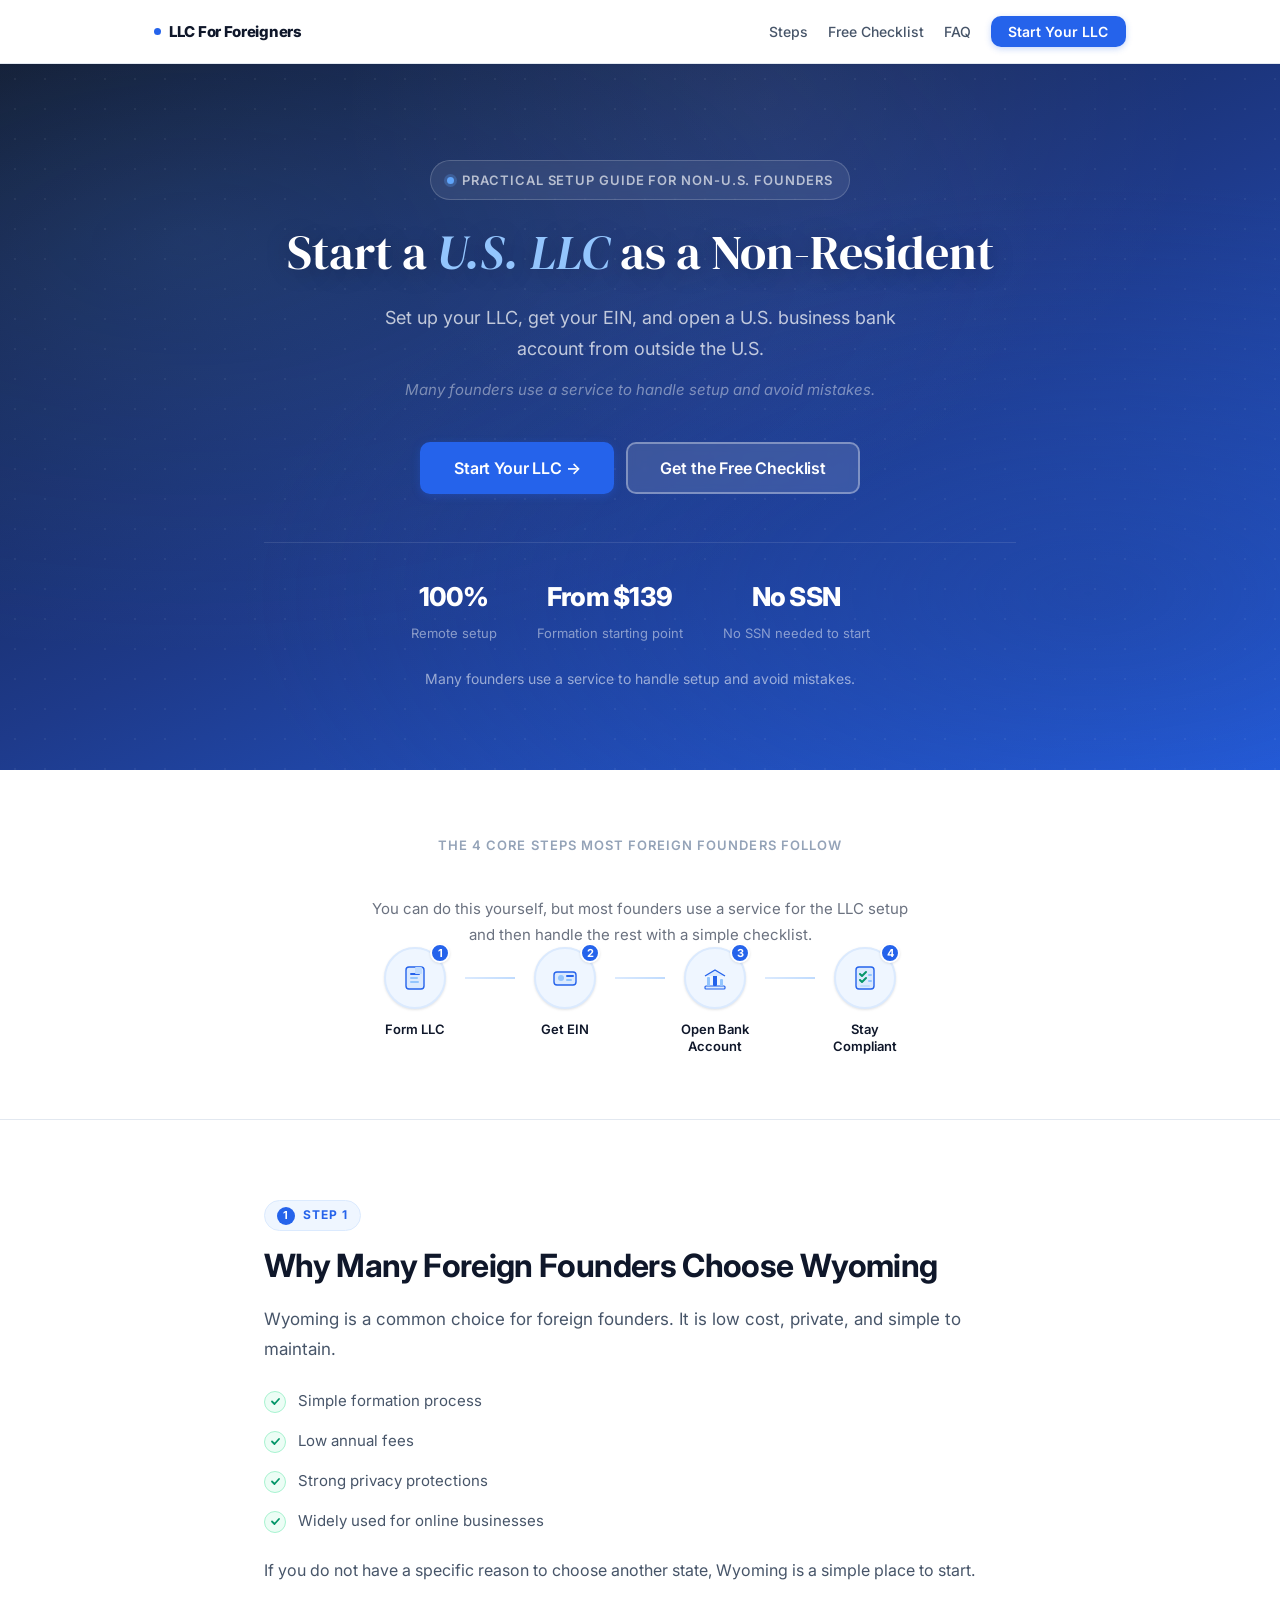
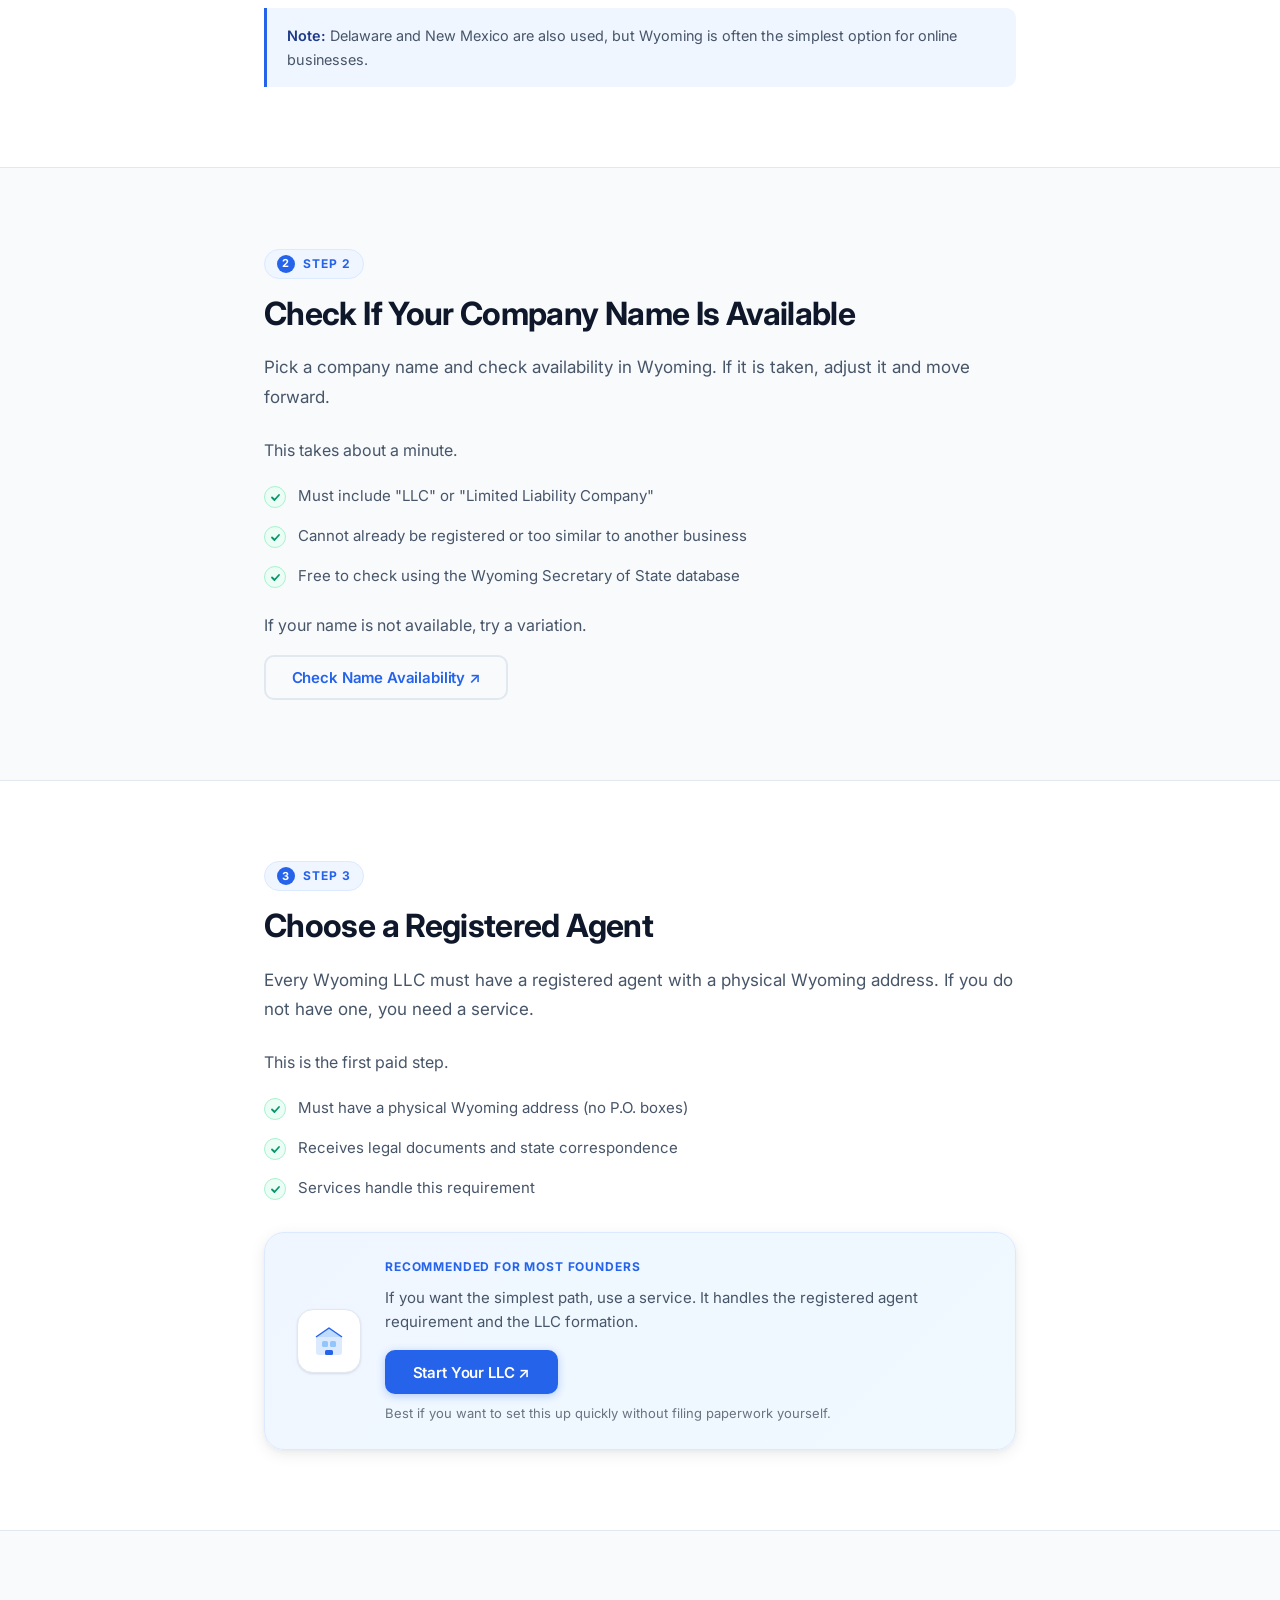
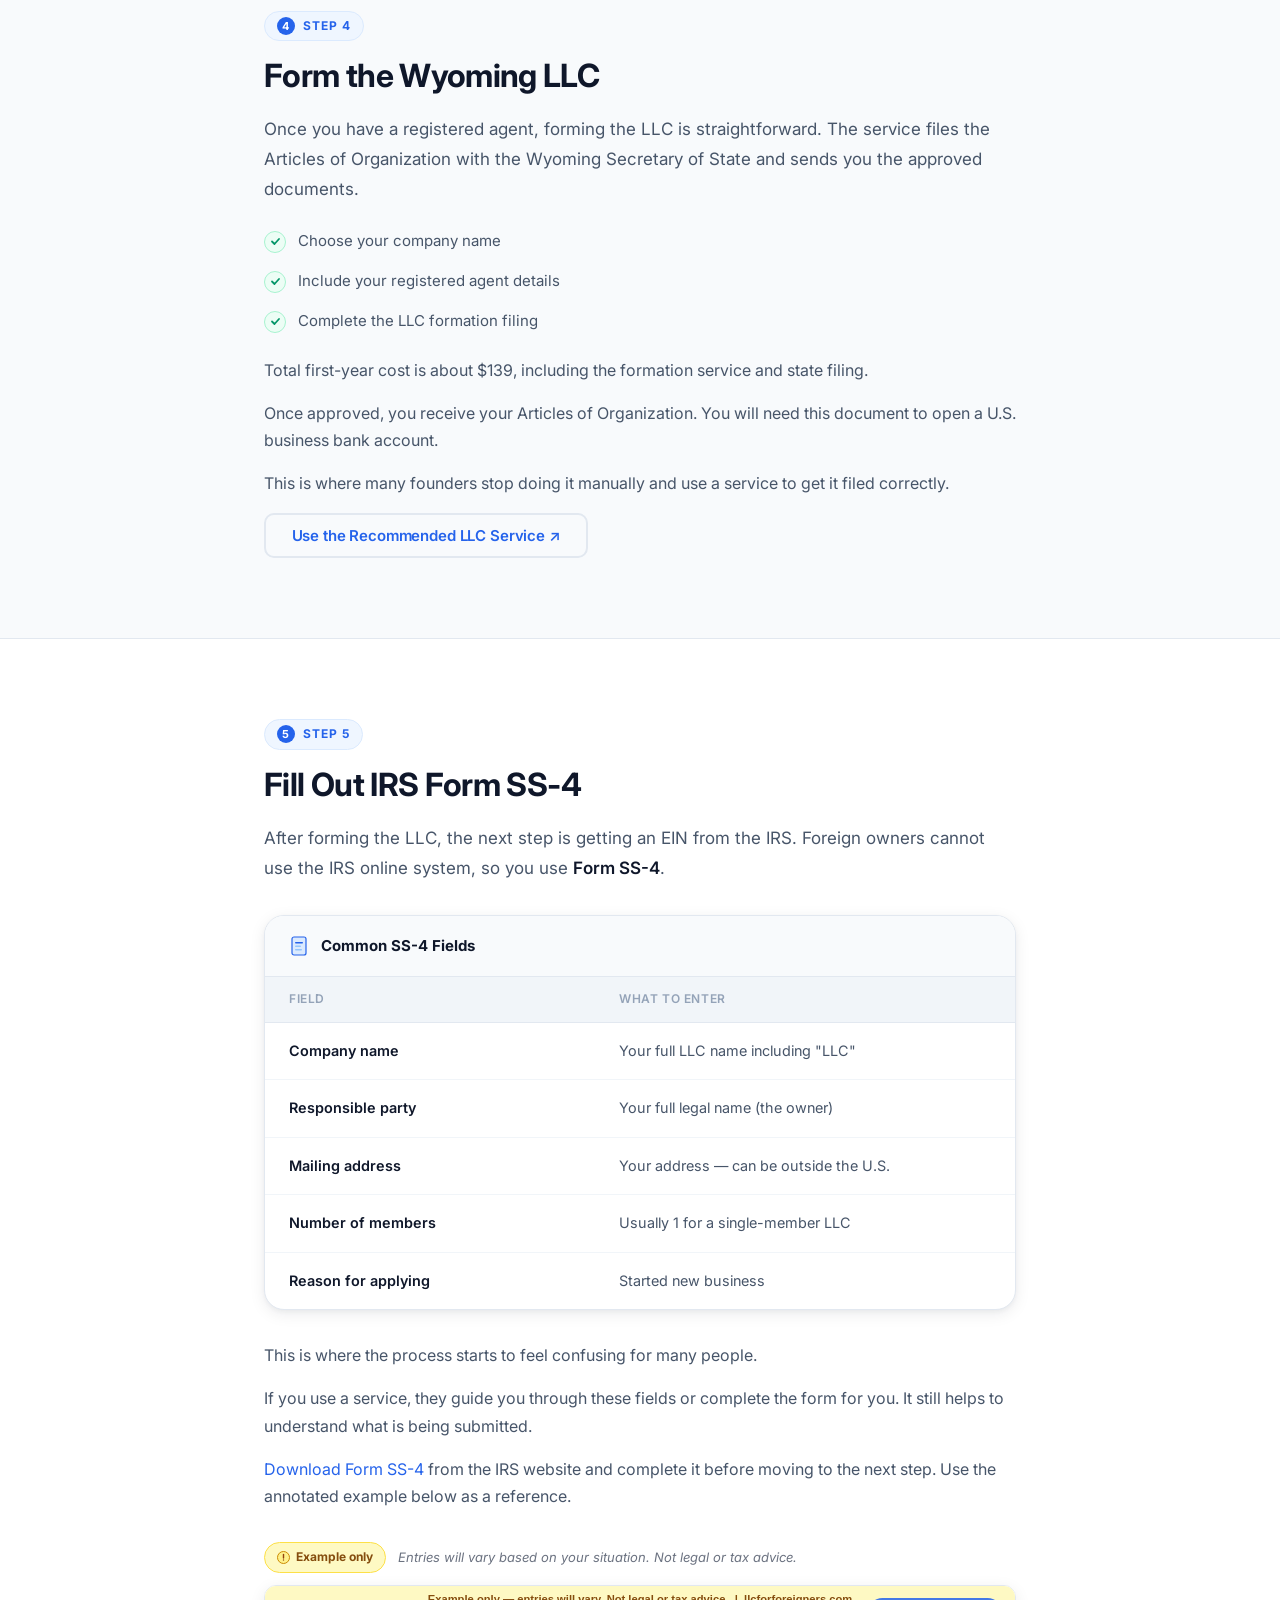
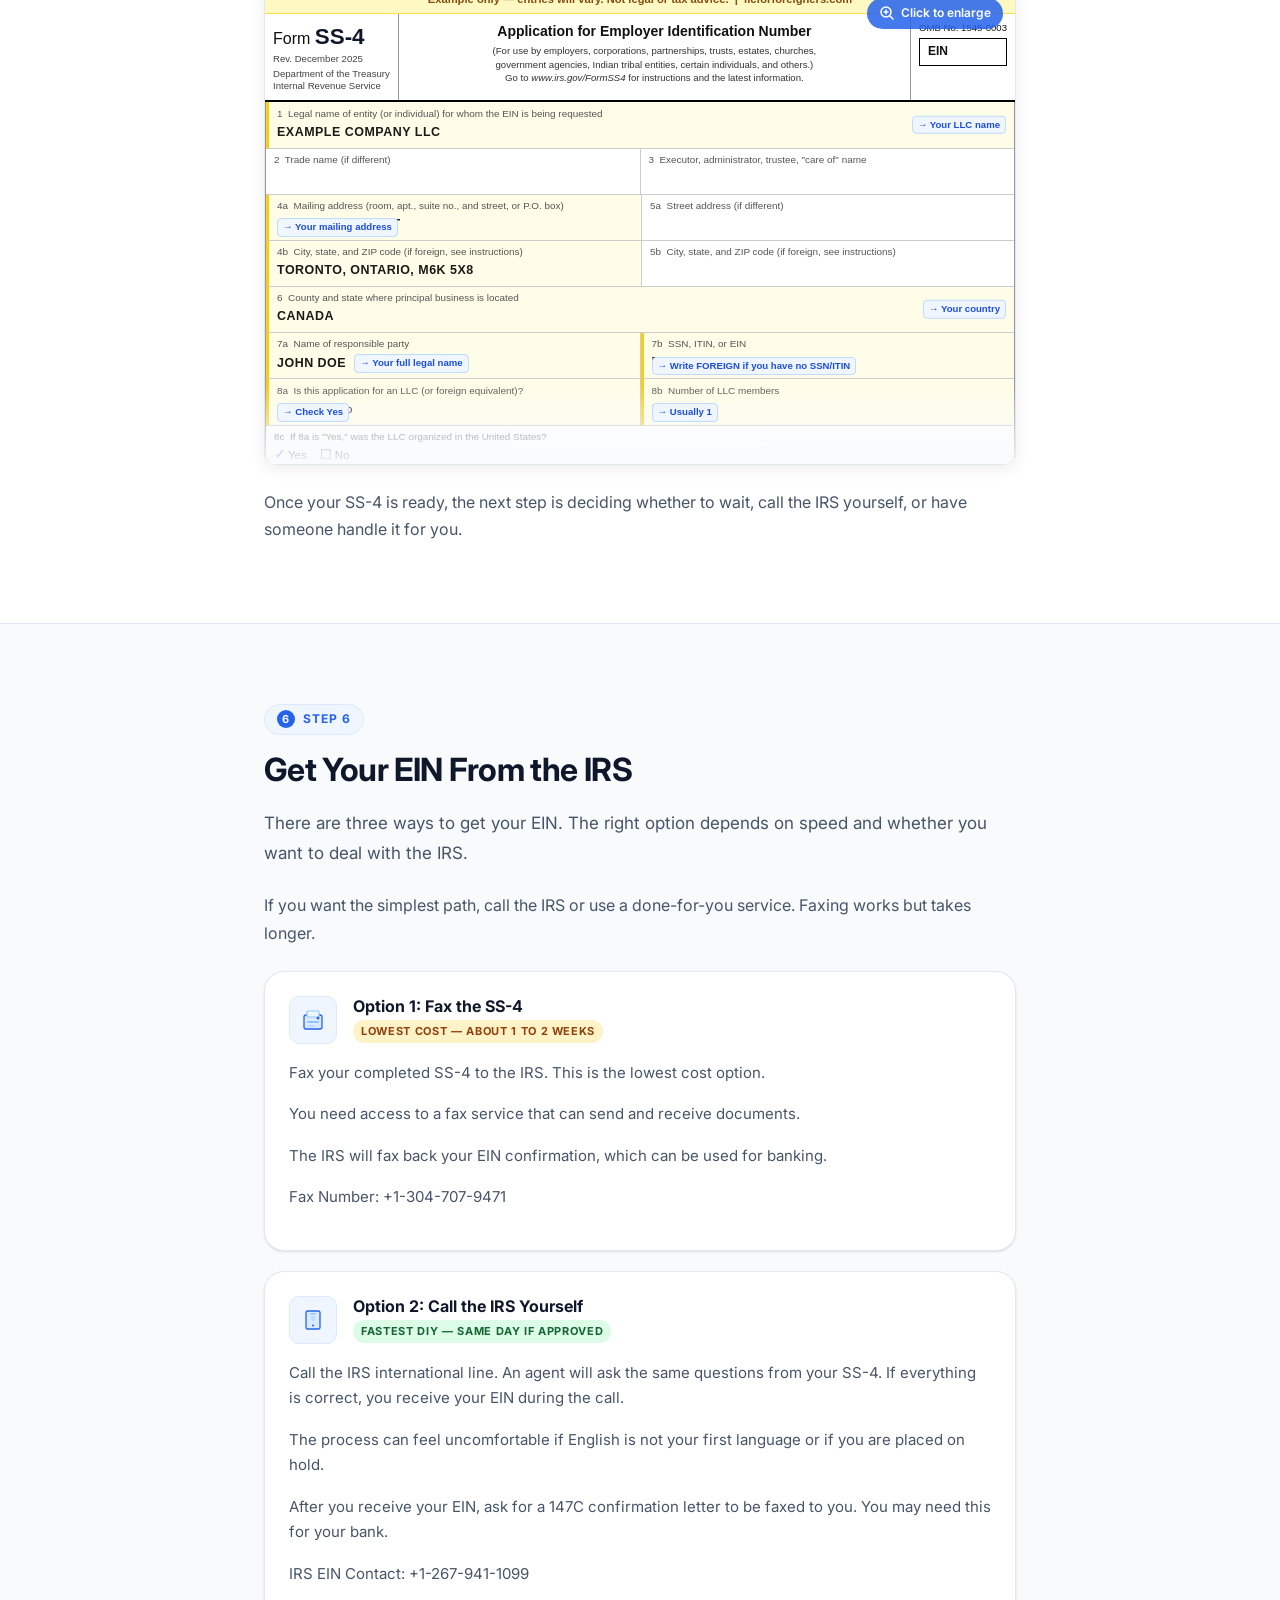
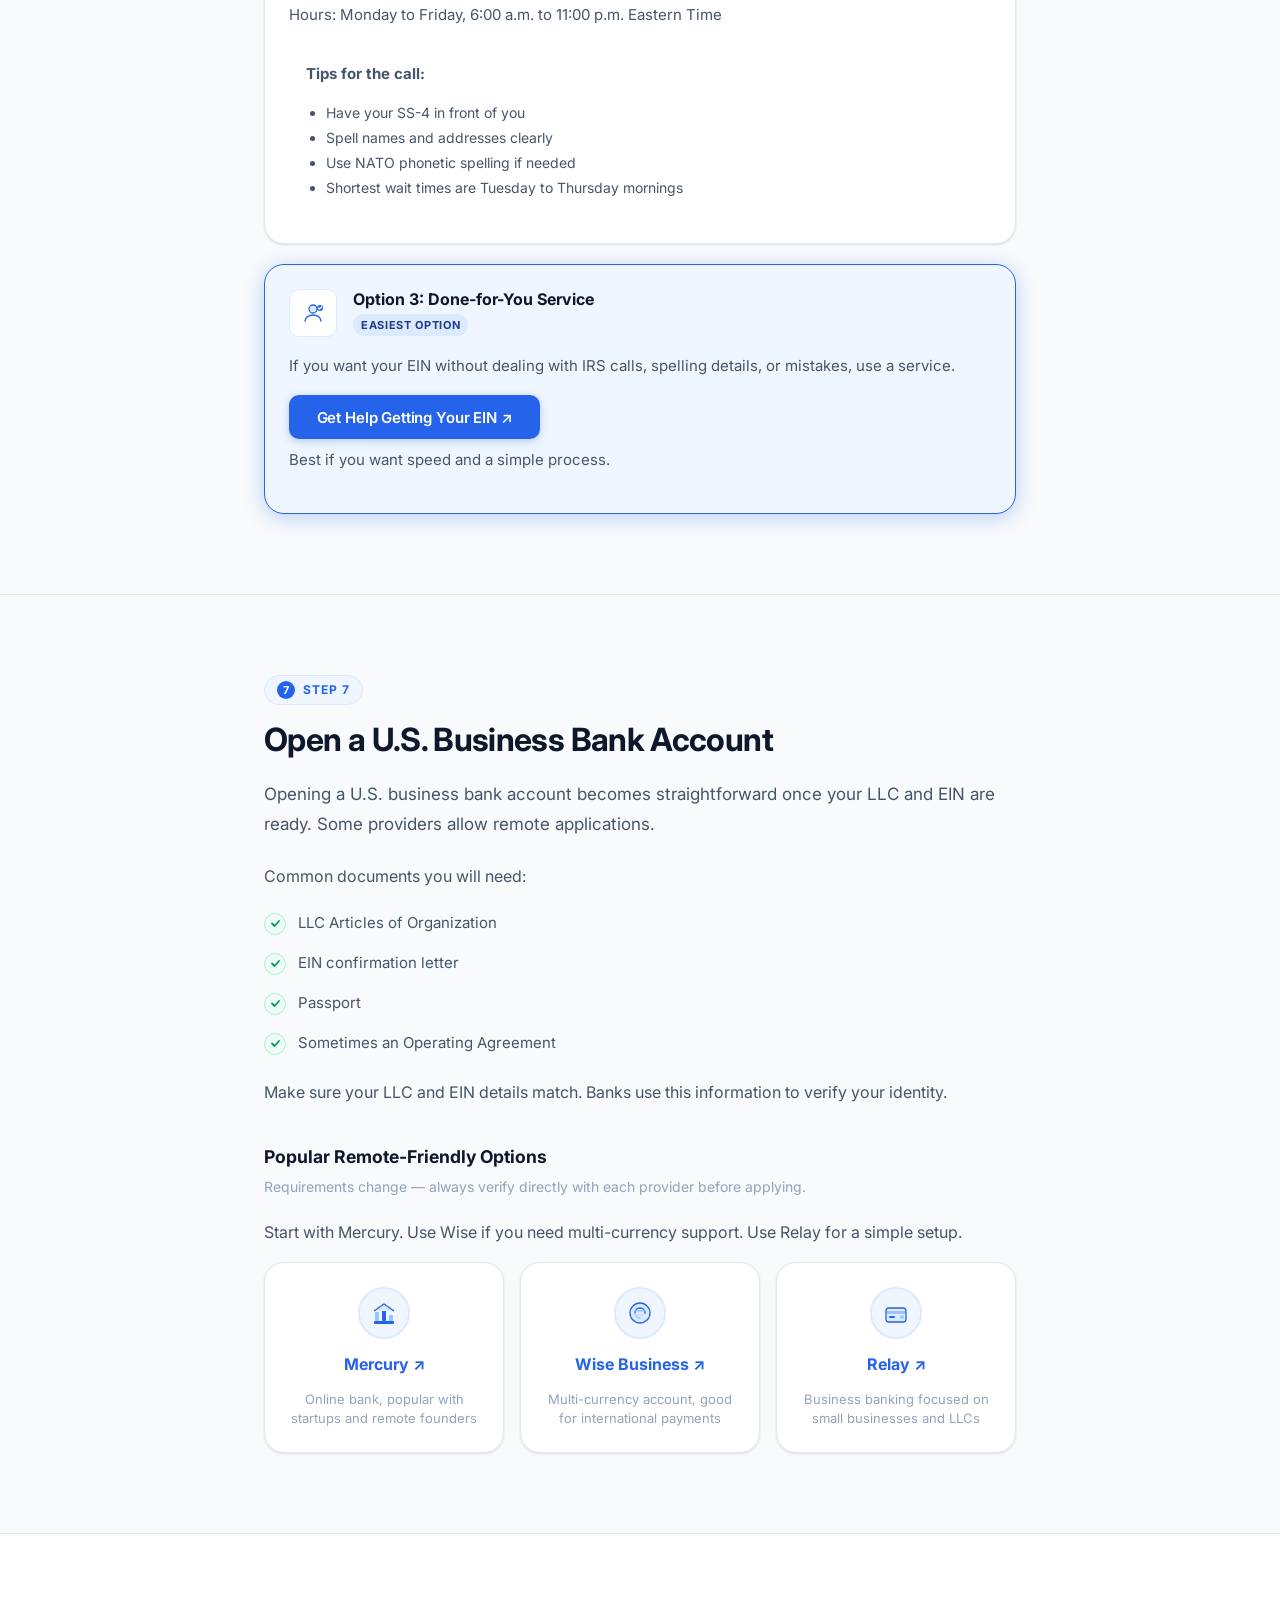
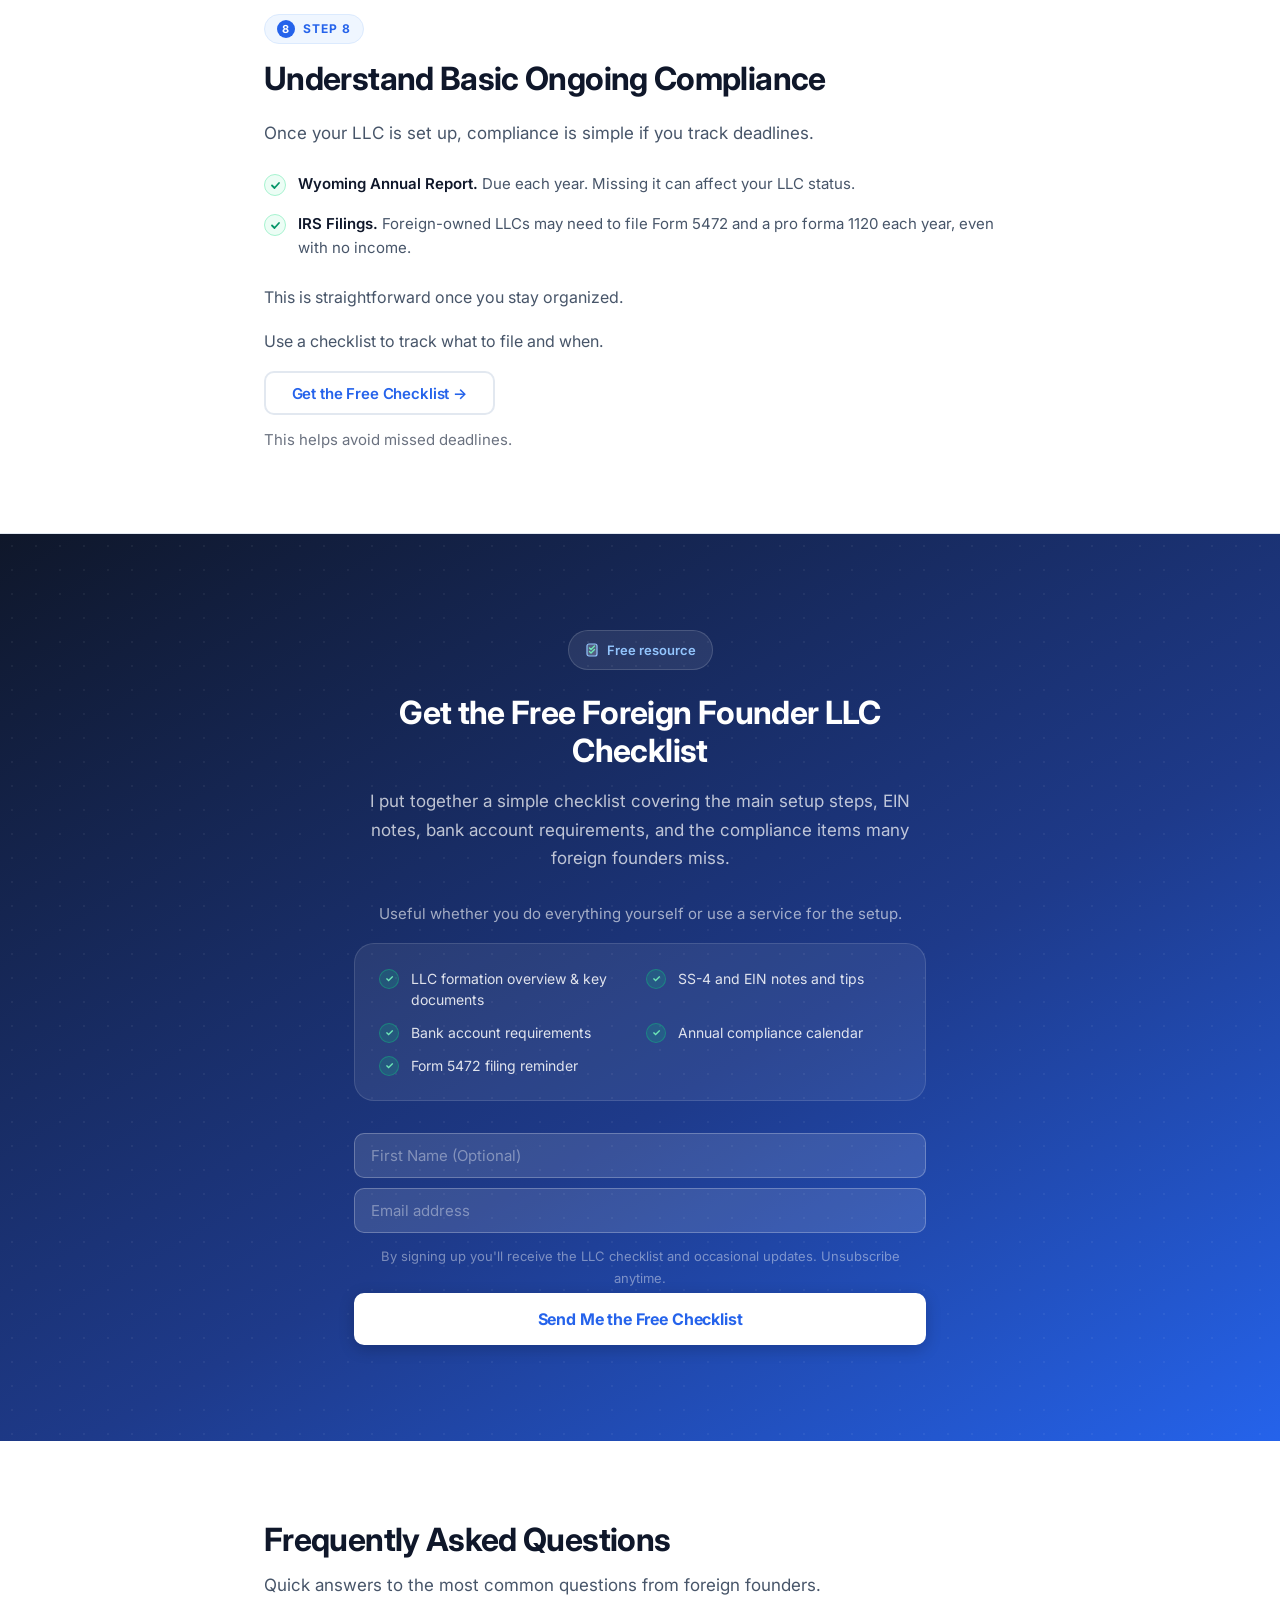
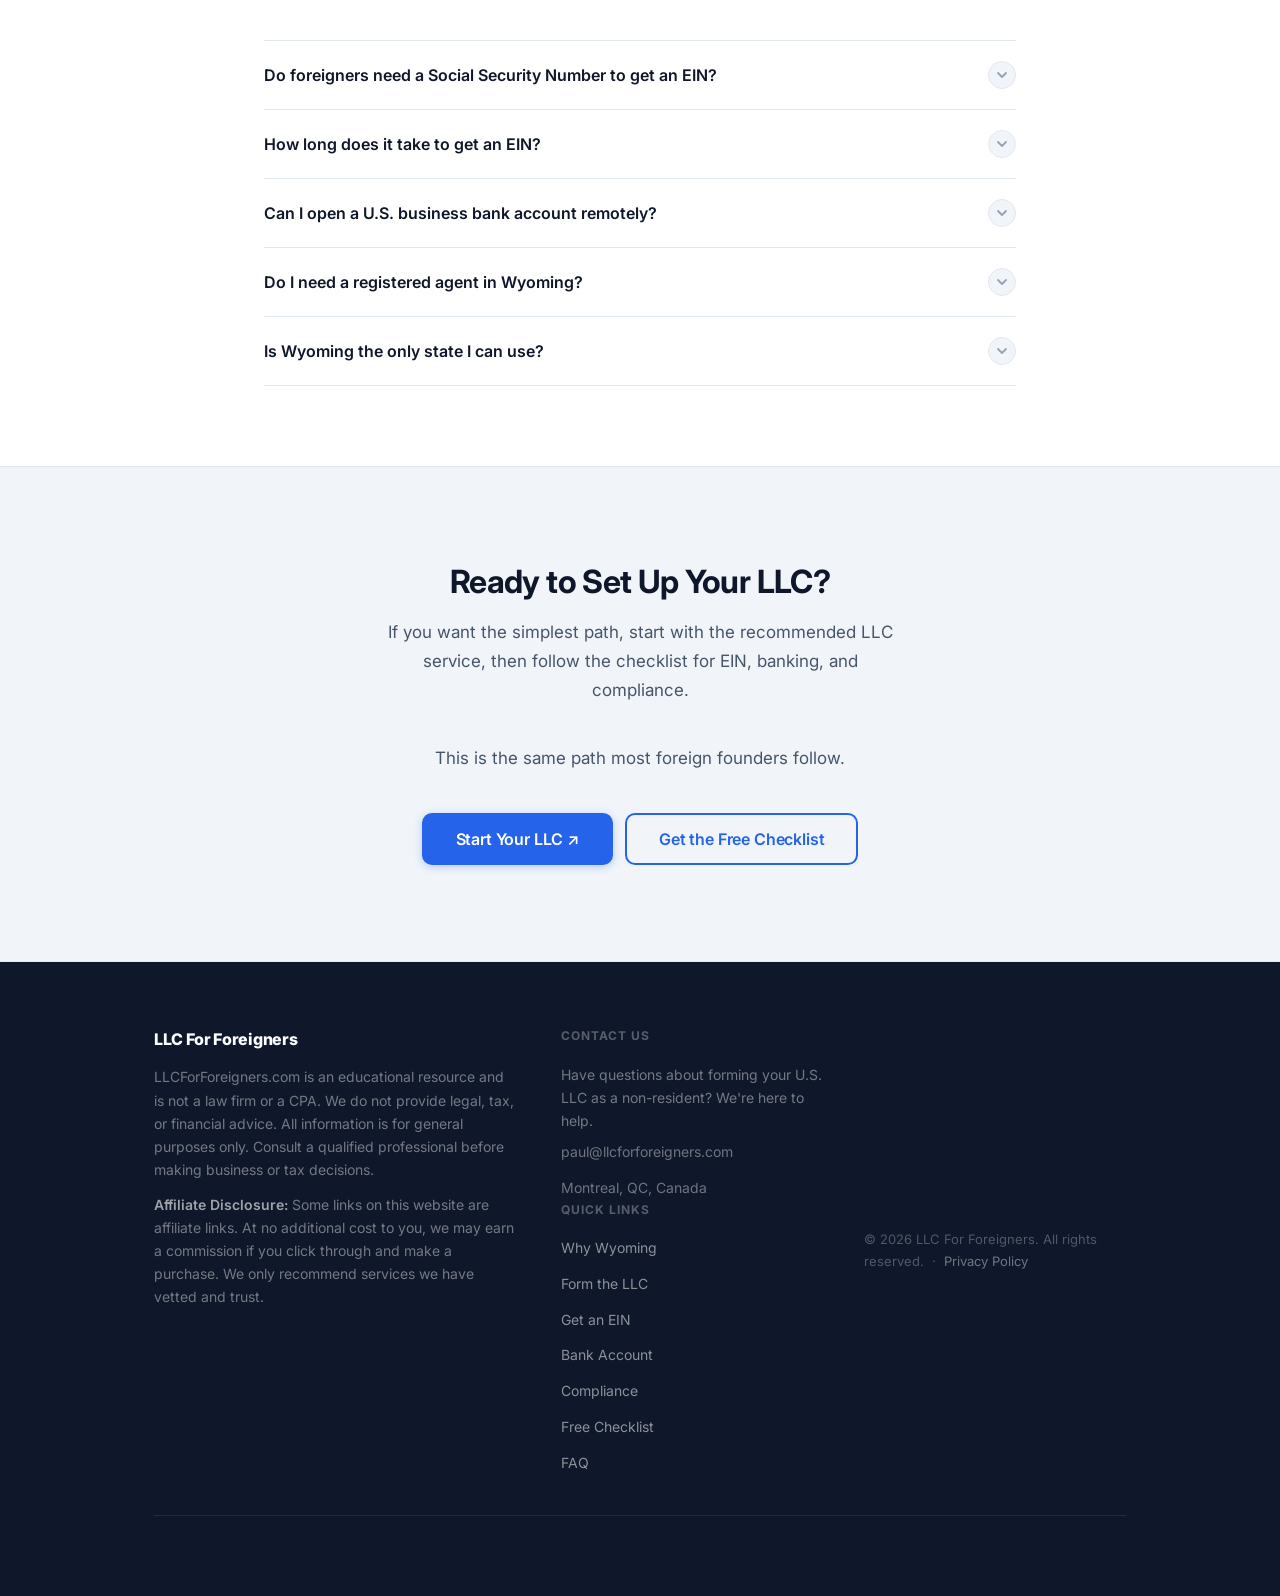
==== commit 5f4845f3: "Update index.html" ====
--- a/index.html
+++ b/index.html
@@ -3,8 +3,8 @@
 <head>
   <meta charset="UTF-8" />
   <meta name="viewport" content="width=device-width, initial-scale=1.0" />
-  <meta name="author" content="pbudgell021@gmail.com" />
-  <meta name="contact" content="pbudgell021@gmail.com" />
+  <meta name="author" content="paul@llcforforeigners.com" />
+  <meta name="contact" content="paul@llcforforeigners.com" />
   <meta name="description" content="Learn how to start a U.S. LLC as a non-resident, get an EIN, open a business bank account, and choose the best services to simplify setup." />
   <title>LLC For Foreigners — Start a U.S. LLC as a Non-Resident</title>
   <!-- Inter + DM Serif Display from Google Fonts -->
@@ -1324,10 +1324,9 @@
           Have questions about forming your U.S. LLC as a non-resident? We're here to help.
         </p>
         <div class="footer-links">
-          <a href="&#109;&#97;&#105;&#108;&#116;&#111;&#58;&#112;&#98;&#117;&#100;&#103;&#101;&#108;&#108;&#48;&#50;&#49;&#64;&#103;&#109;&#97;&#105;&#108;&#46;&#99;&#111;&#109;">&#112;&#98;&#117;&#100;&#103;&#101;&#108;&#108;&#48;&#50;&#49;&#64;&#103;&#109;&#97;&#105;&#108;&#46;&#99;&#111;&#109;</a>
+        <a href="mailto:paul@llcforforeigners.com" style="font-size:0.875rem; color:rgba(255,255,255,0.4);">paul@llcforforeigners.com</a>
           <span style="font-size:0.875rem; color:rgba(255,255,255,0.4);">Montreal, QC, Canada</span>
         </div>
-      </div>
 
       <!-- Quick Links -->
       <nav aria-label="Footer navigation">
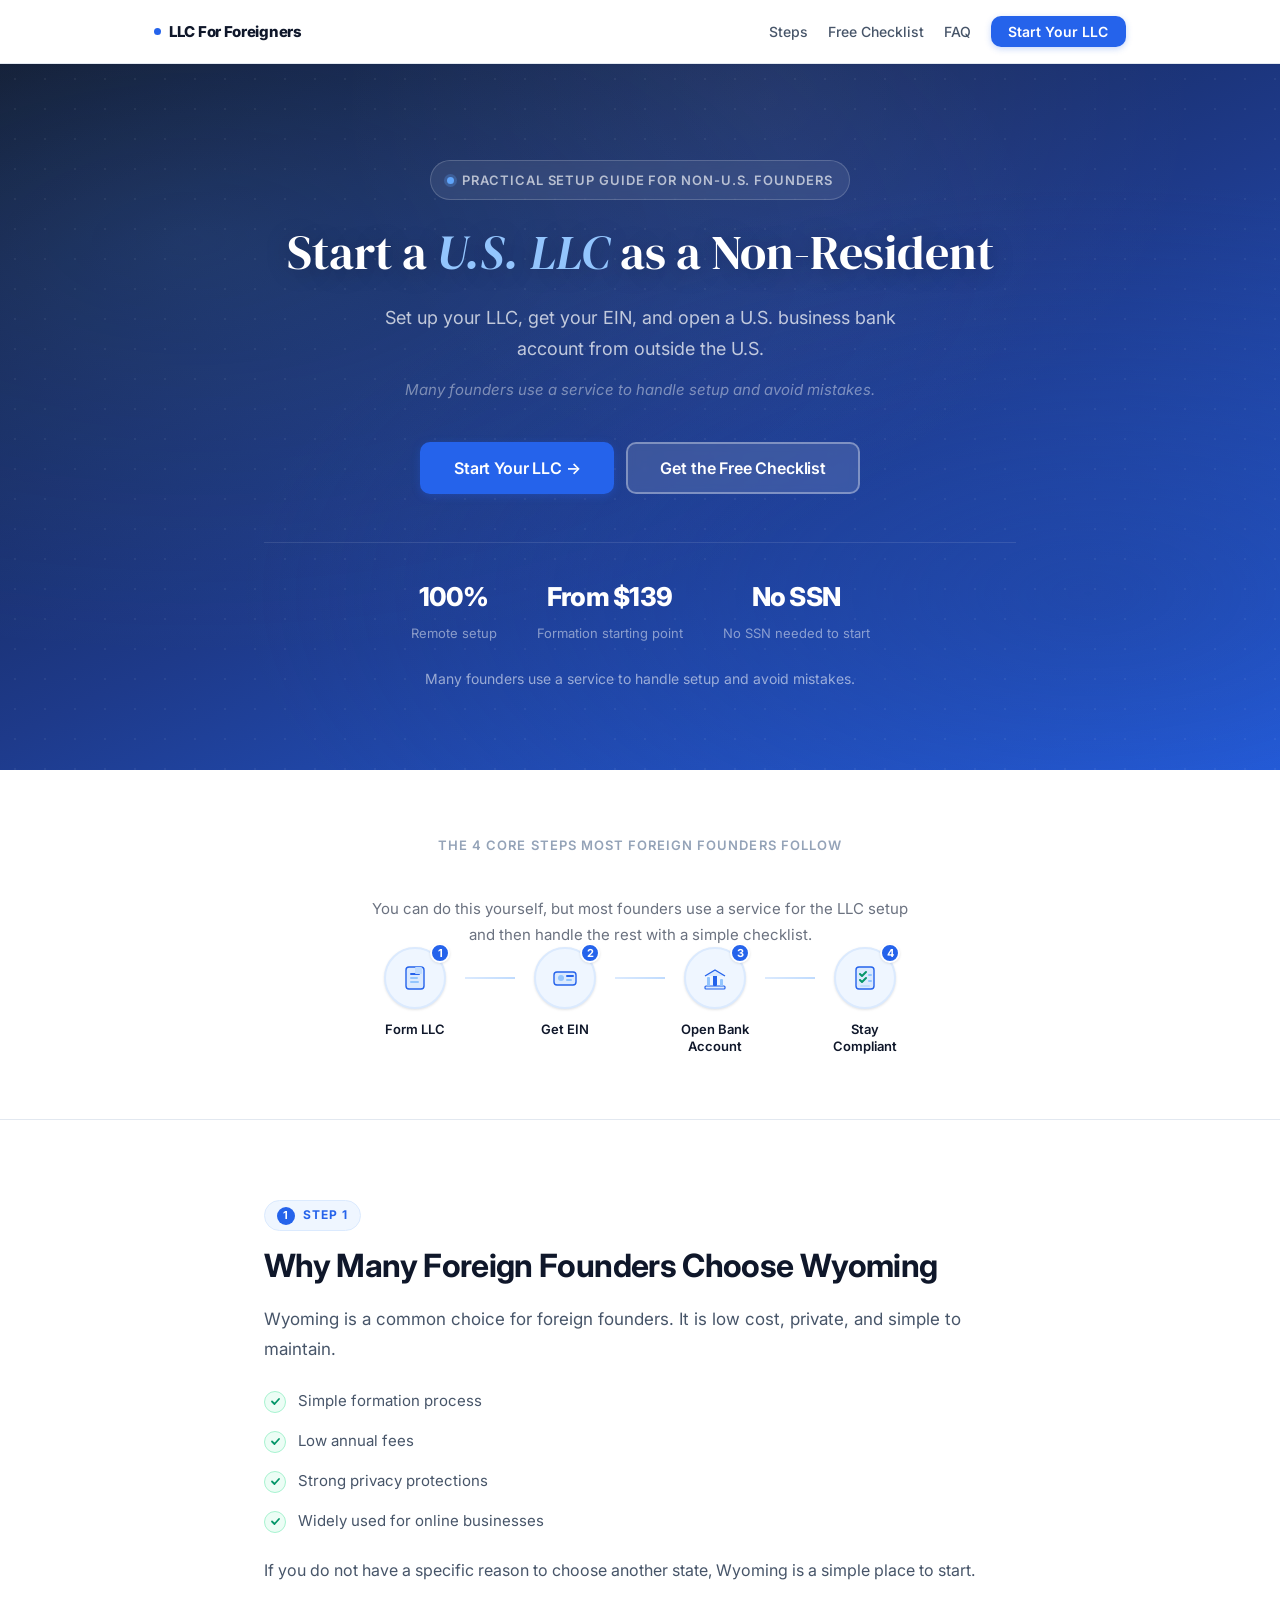
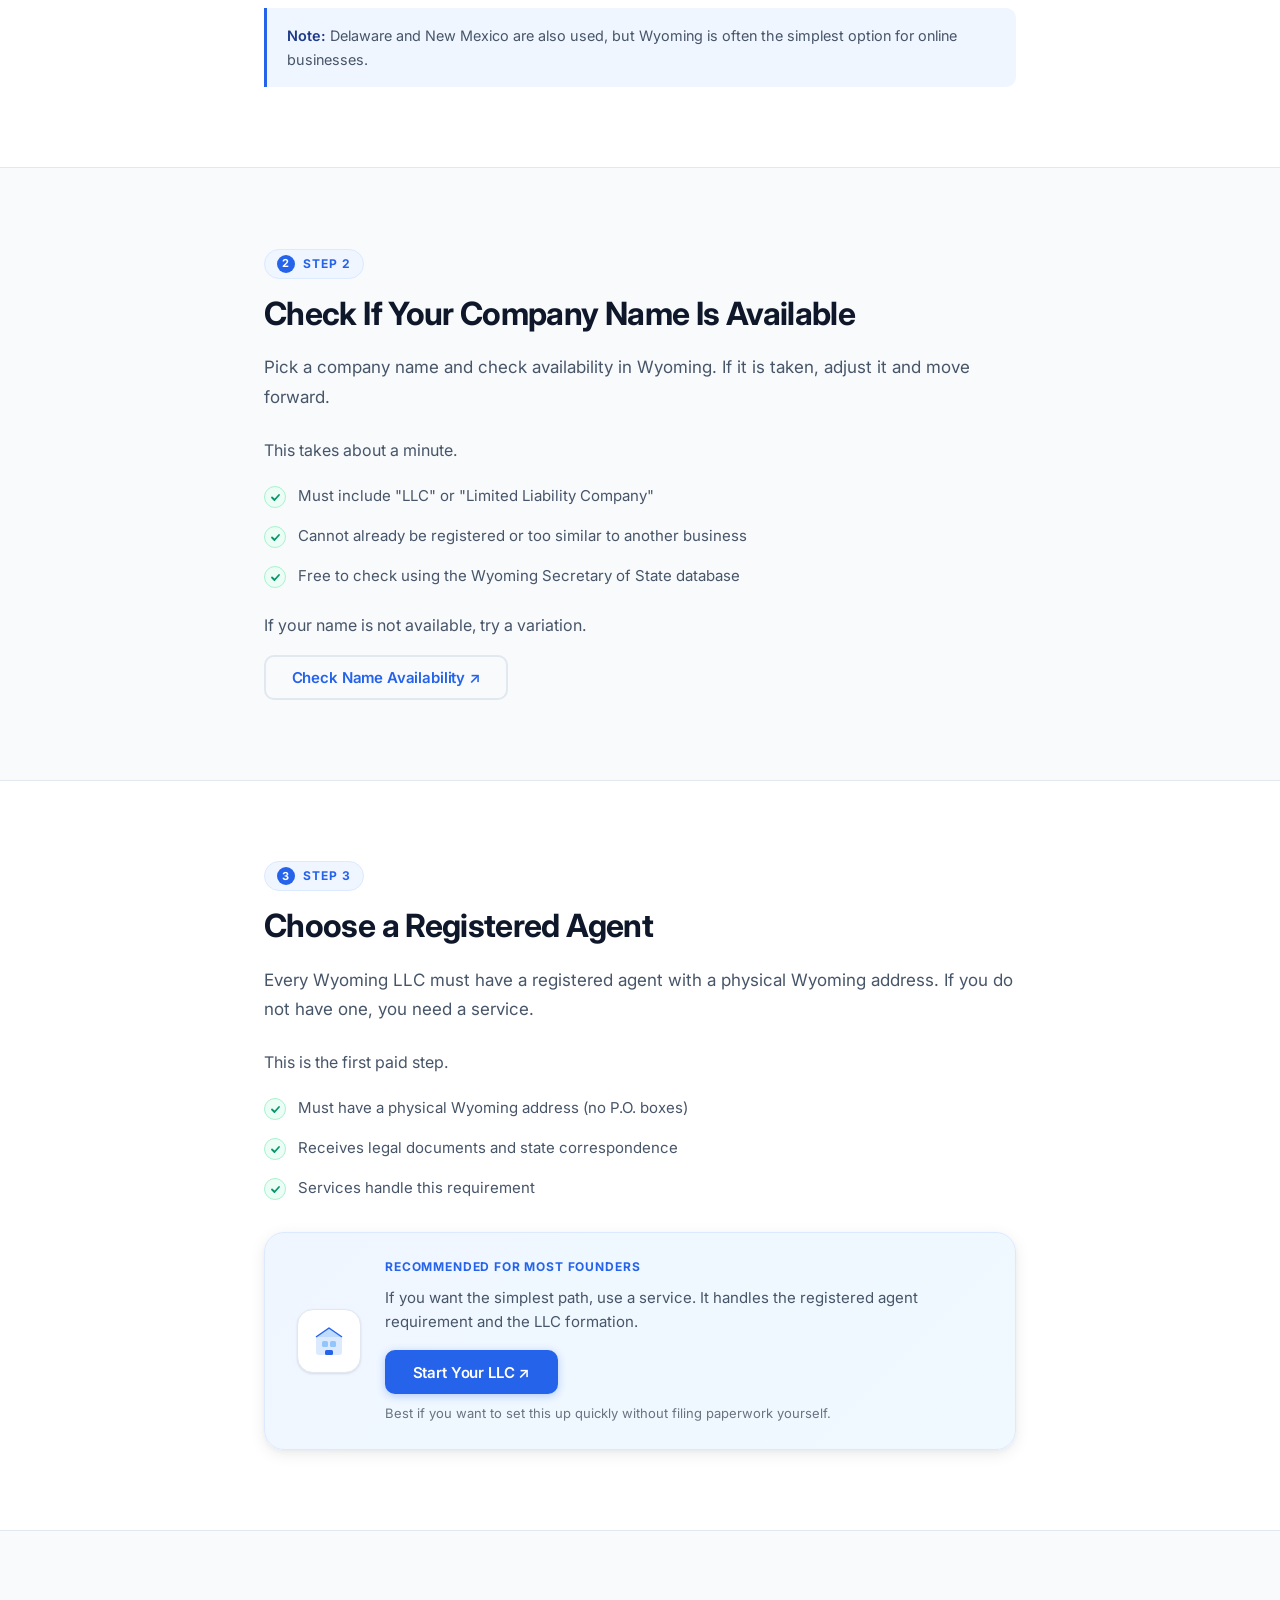
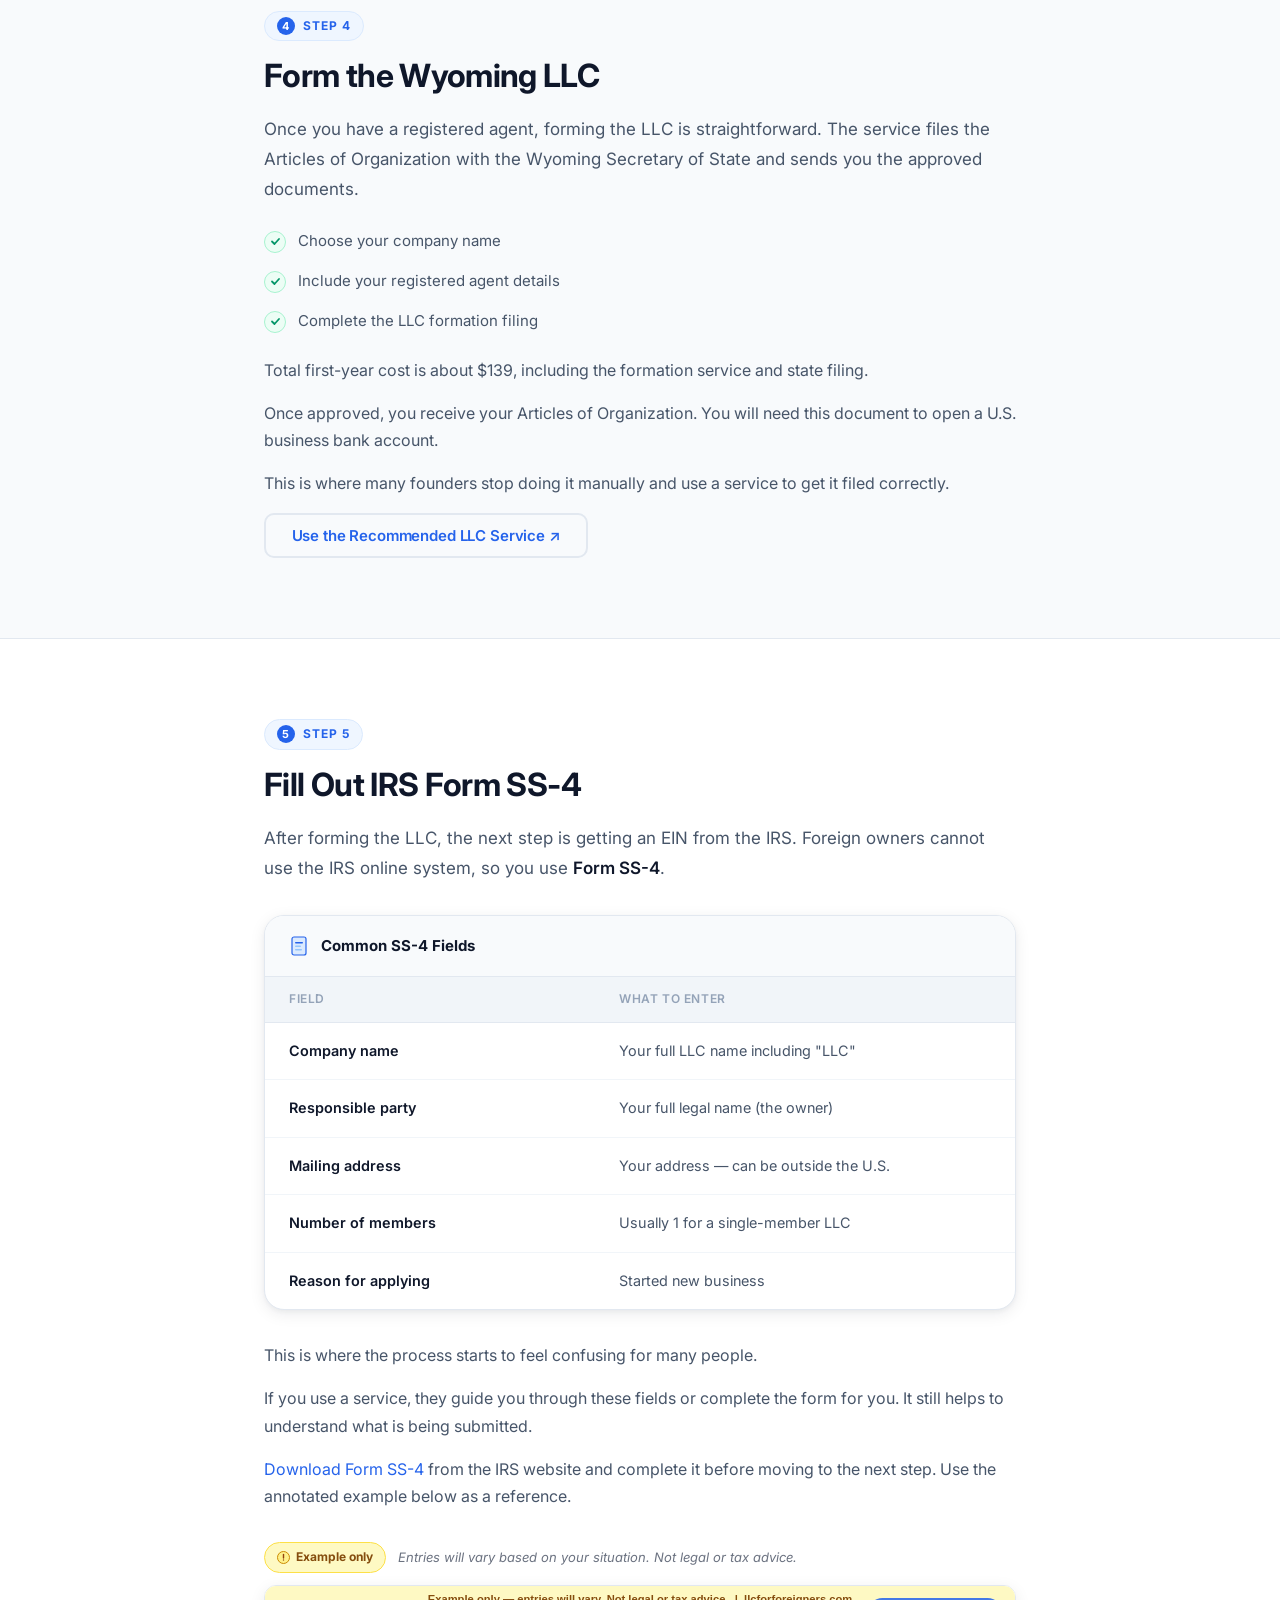
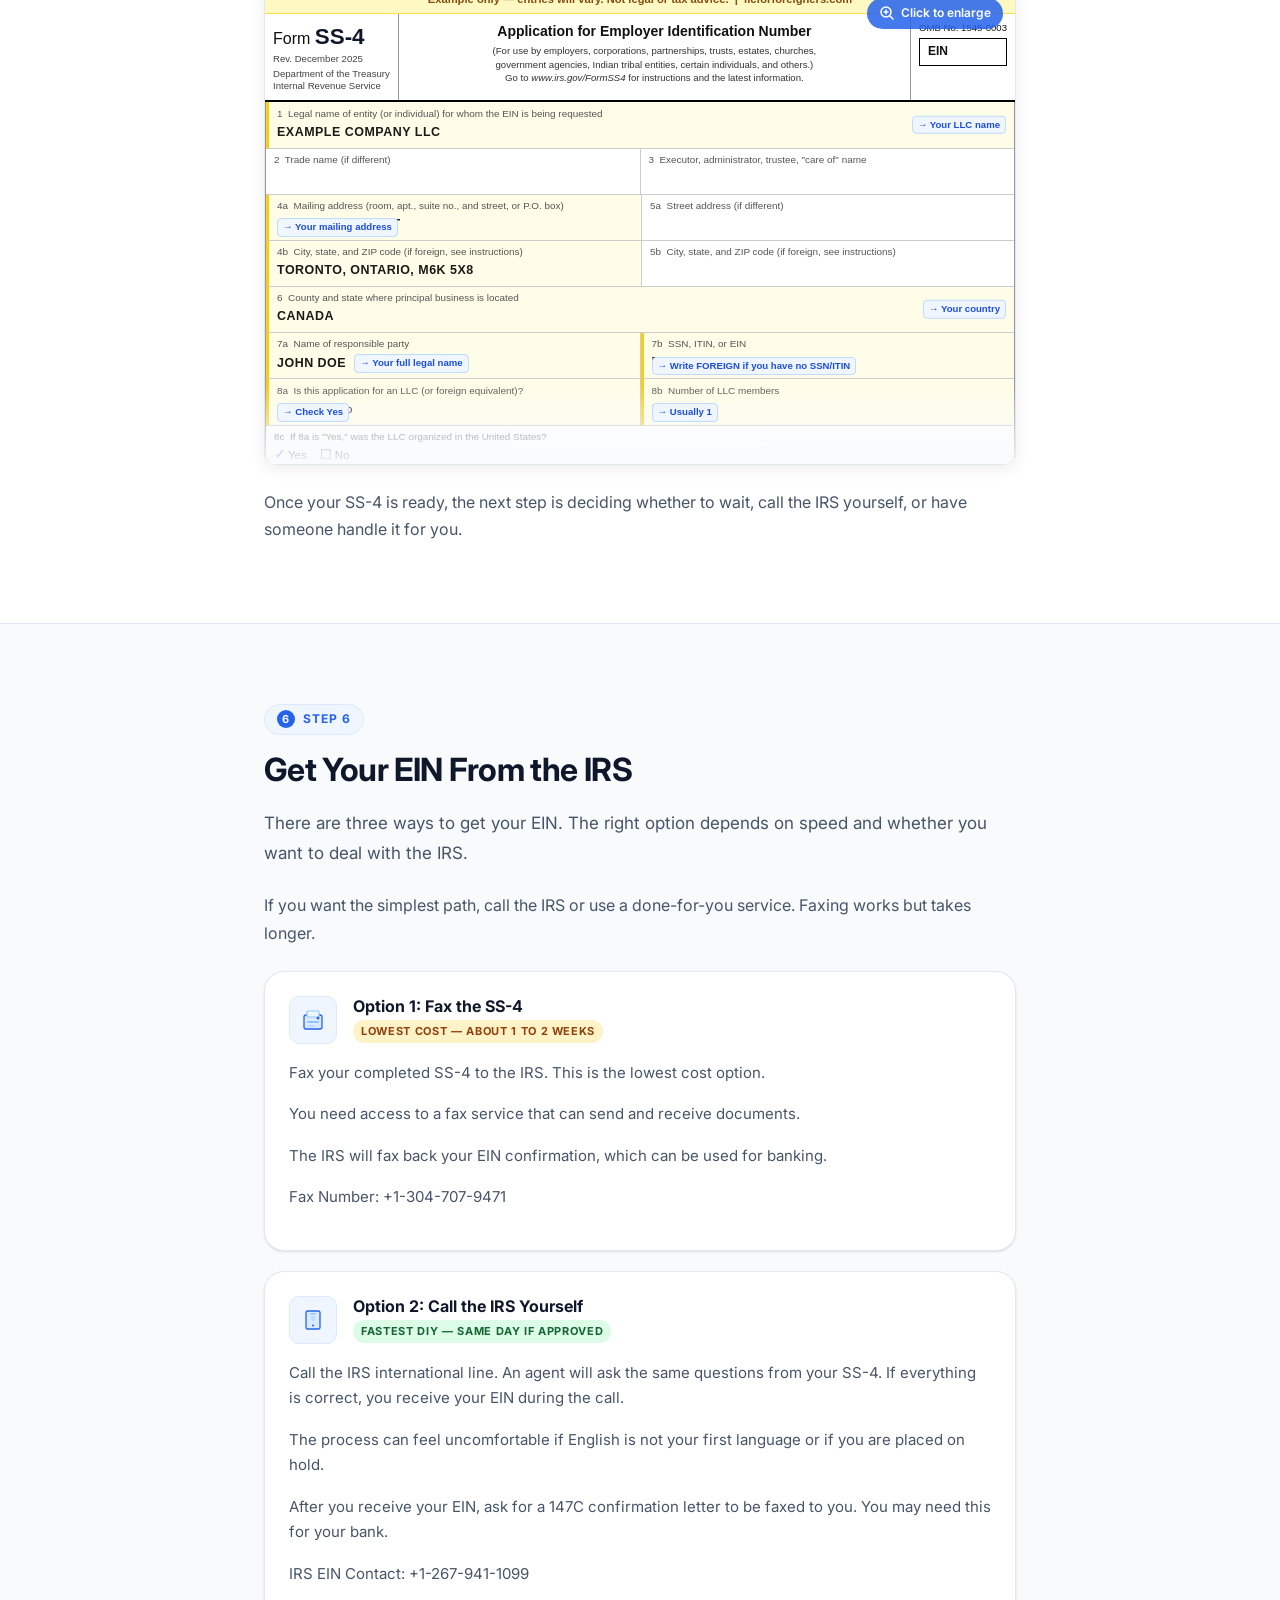
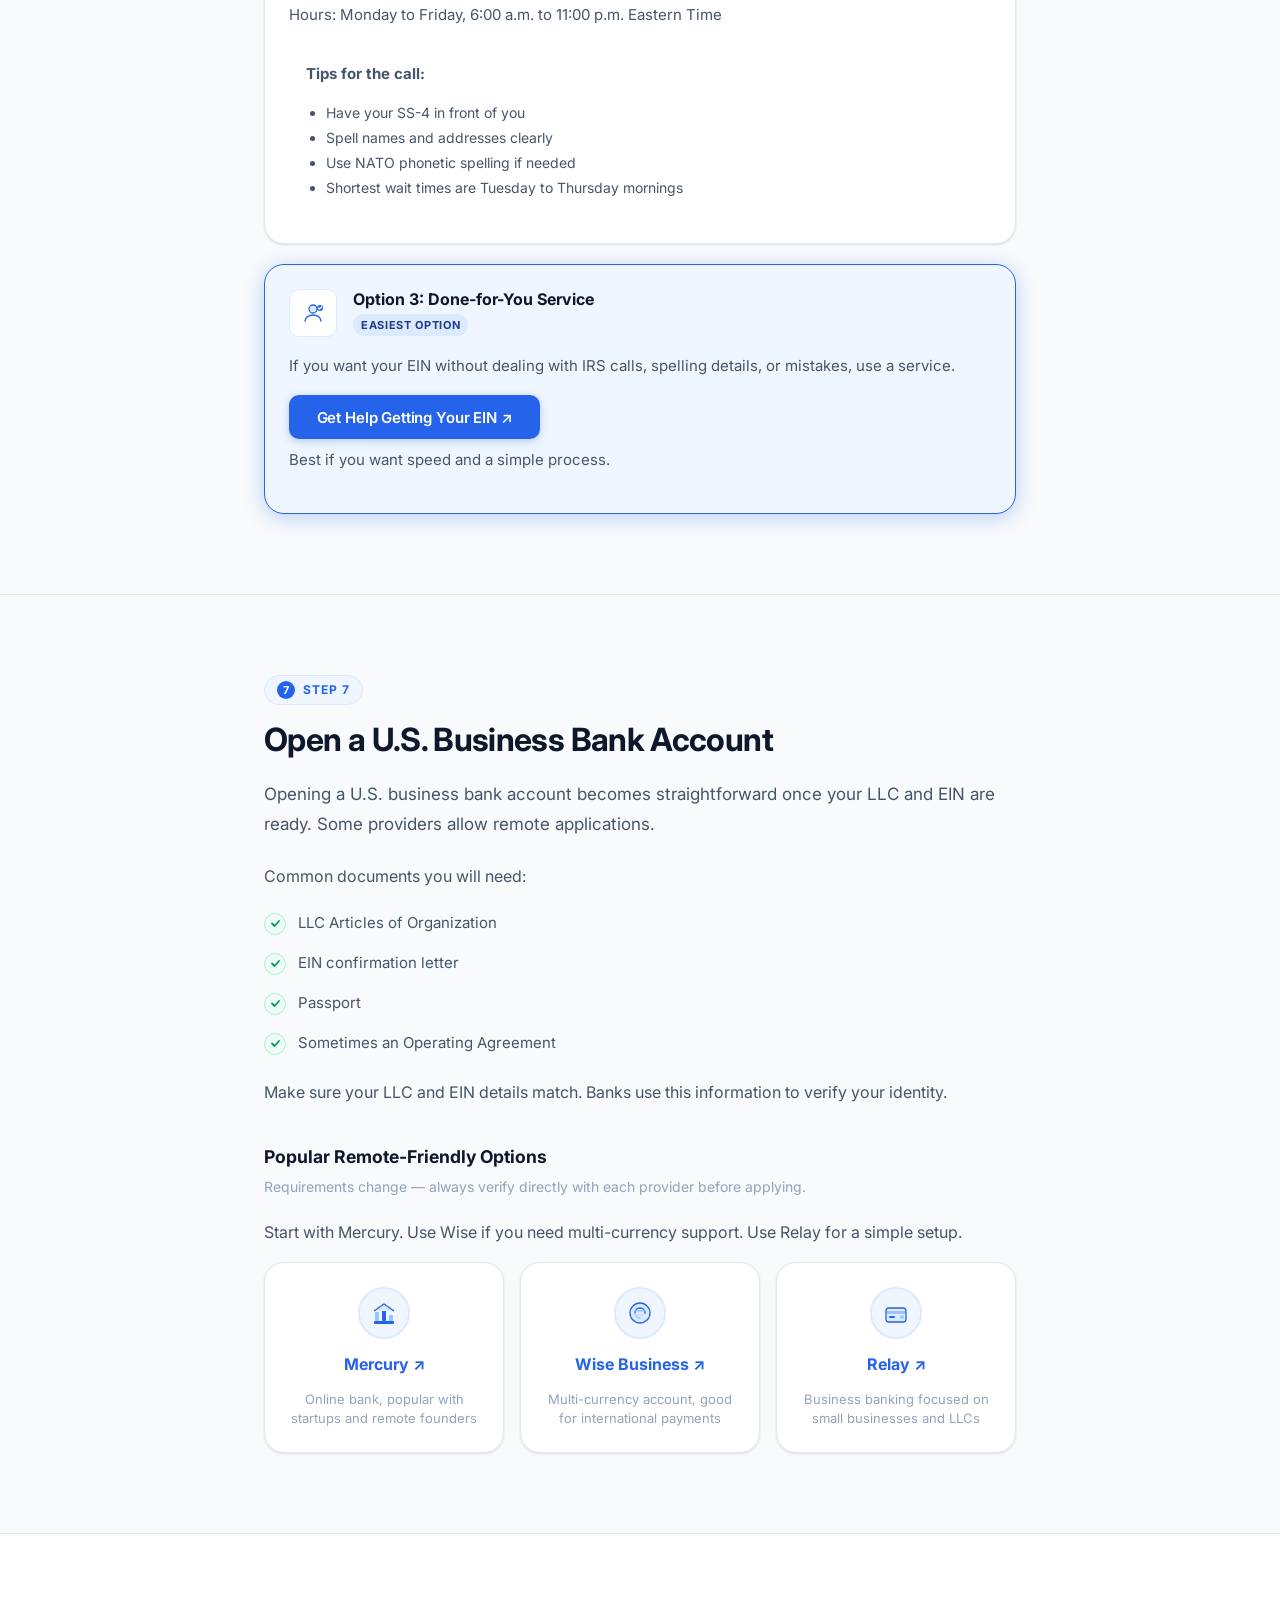
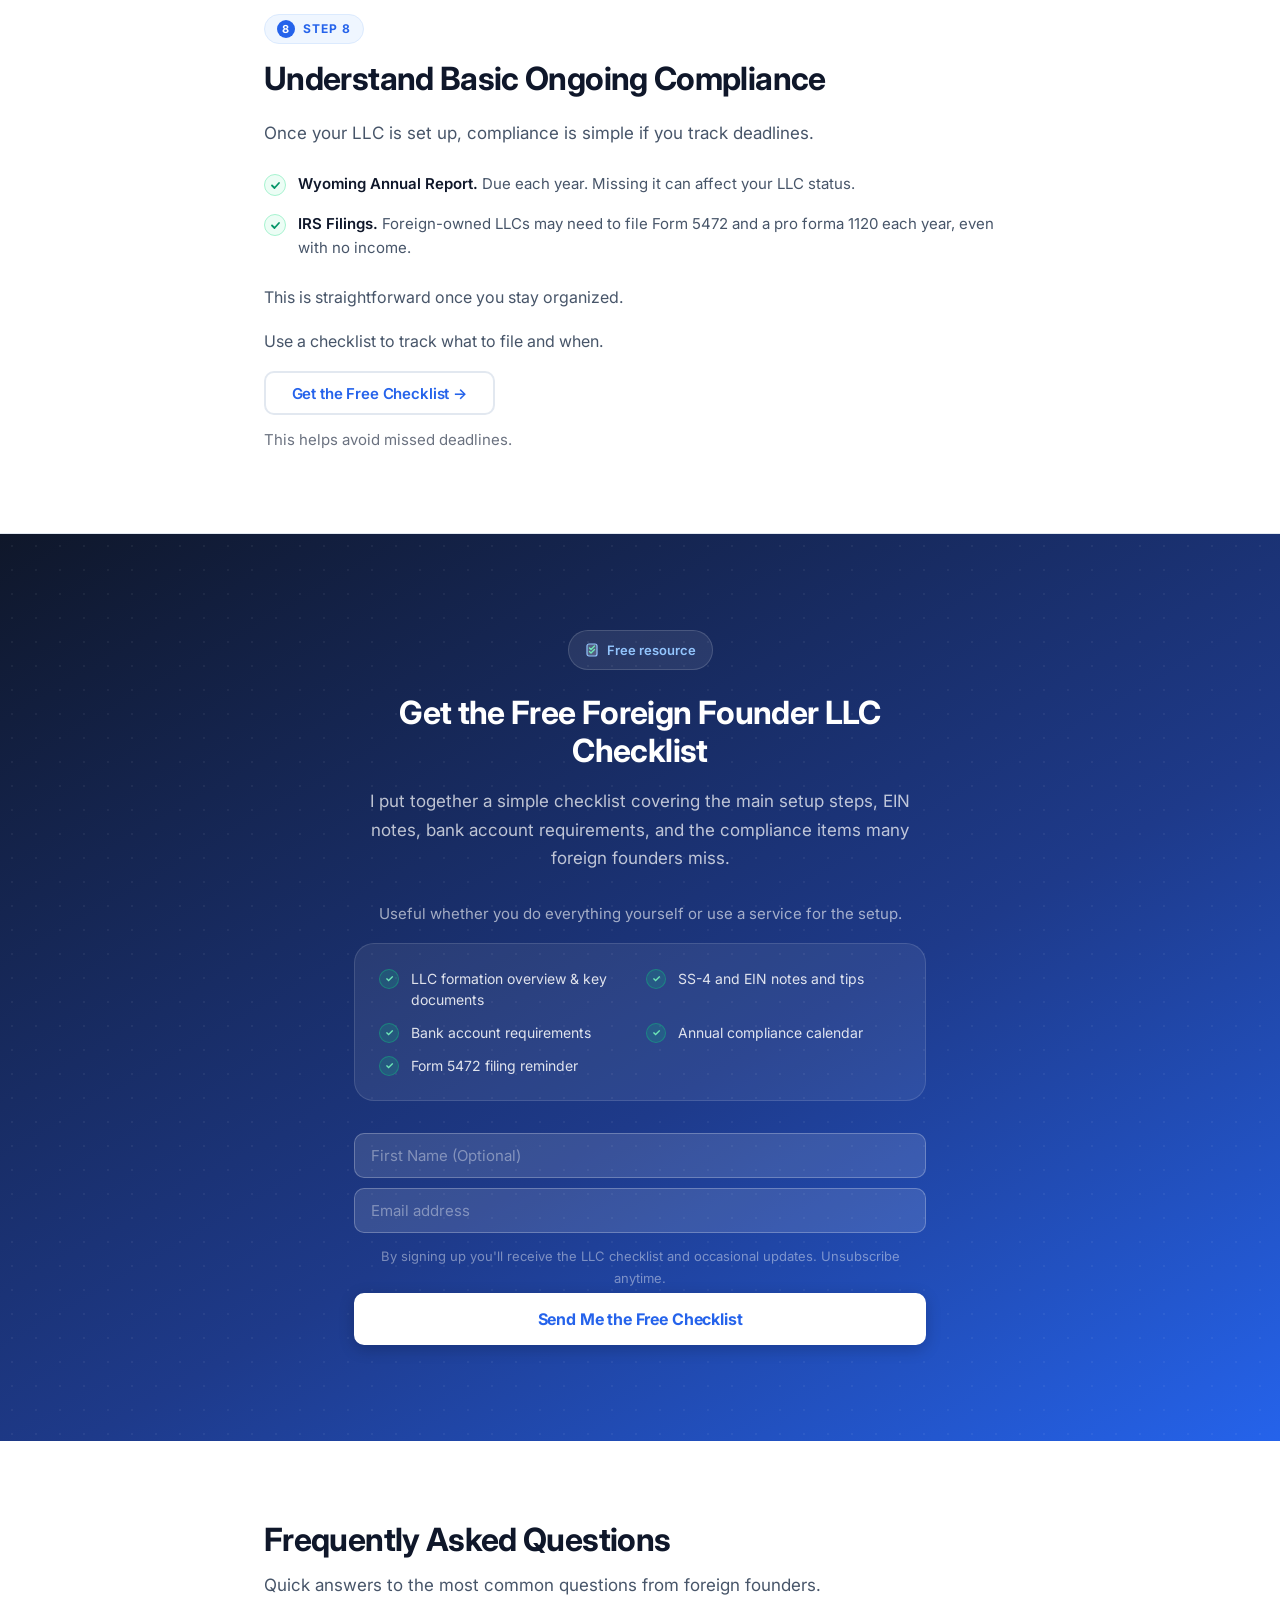
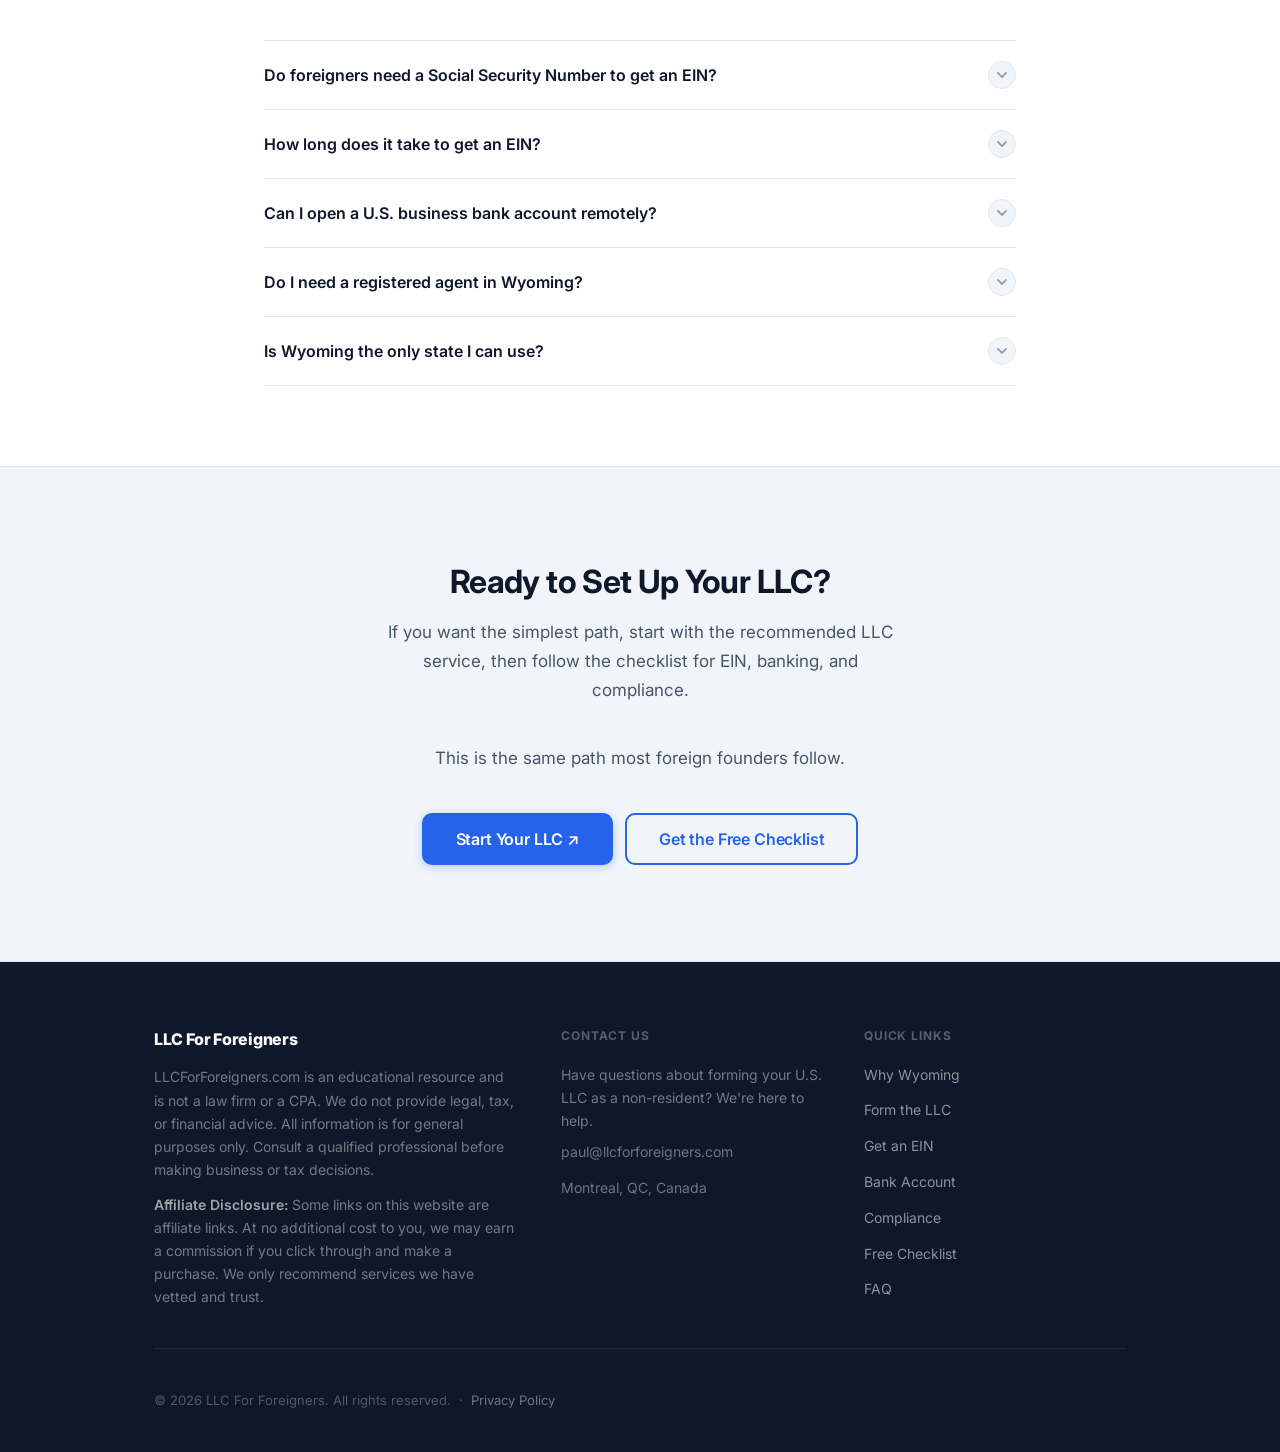
==== commit 212f0397: "Update index.html" ====
--- a/index.html
+++ b/index.html
@@ -3,8 +3,8 @@
 <head>
   <meta charset="UTF-8" />
   <meta name="viewport" content="width=device-width, initial-scale=1.0" />
-  <meta name="author" content="paul@llcforforeigners.com" />
-  <meta name="contact" content="paul@llcforforeigners.com" />
+  <meta name="author" content="pbudgell021@gmail.com" />
+  <meta name="contact" content="pbudgell021@gmail.com" />
   <meta name="description" content="Learn how to start a U.S. LLC as a non-resident, get an EIN, open a business bank account, and choose the best services to simplify setup." />
   <title>LLC For Foreigners — Start a U.S. LLC as a Non-Resident</title>
   <!-- Inter + DM Serif Display from Google Fonts -->
@@ -1324,9 +1324,10 @@
           Have questions about forming your U.S. LLC as a non-resident? We're here to help.
         </p>
         <div class="footer-links">
-        <a href="mailto:paul@llcforforeigners.com" style="font-size:0.875rem; color:rgba(255,255,255,0.4);">paul@llcforforeigners.com</a>
+          <a href="mailto:paul@llcforforeigners.com" style="font-size:0.875rem; color:rgba(255,255,255,0.4);">paul@llcforforeigners.com</a>
           <span style="font-size:0.875rem; color:rgba(255,255,255,0.4);">Montreal, QC, Canada</span>
         </div>
+      </div>
 
       <!-- Quick Links -->
       <nav aria-label="Footer navigation">
